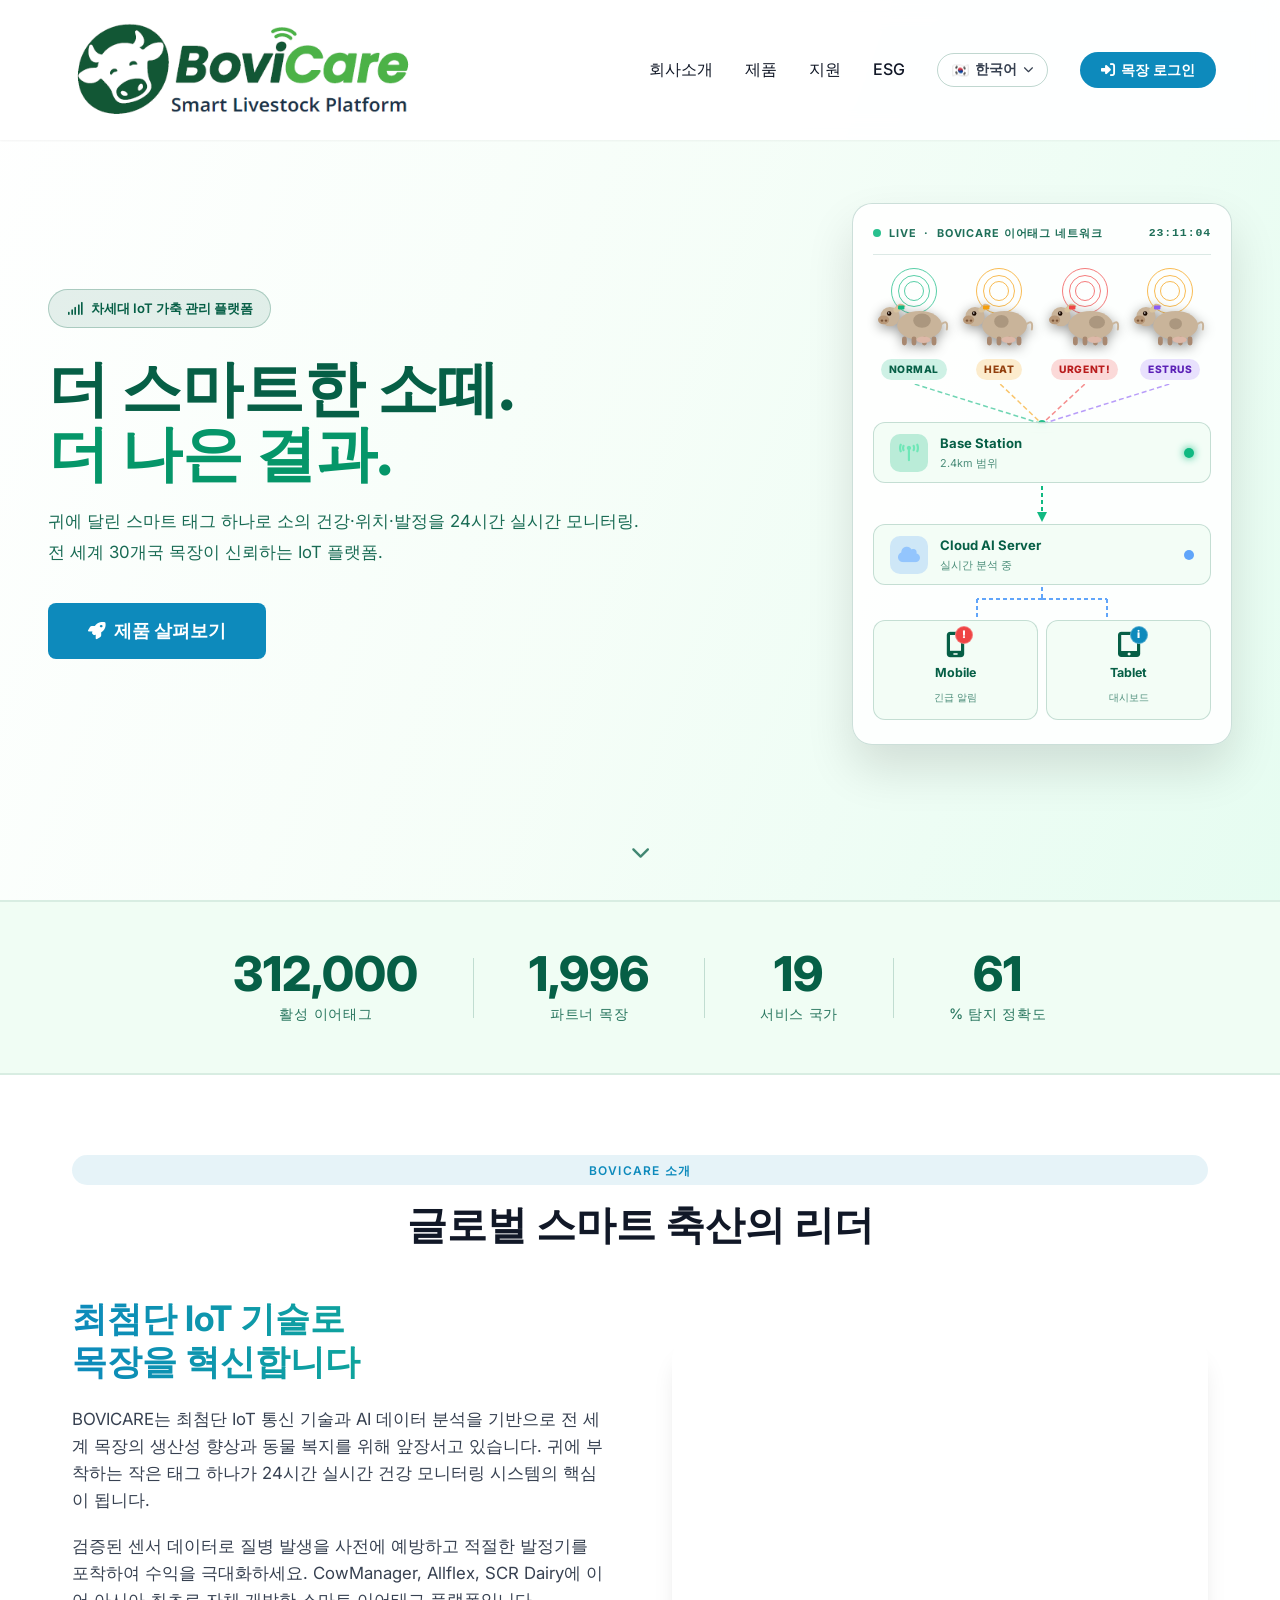
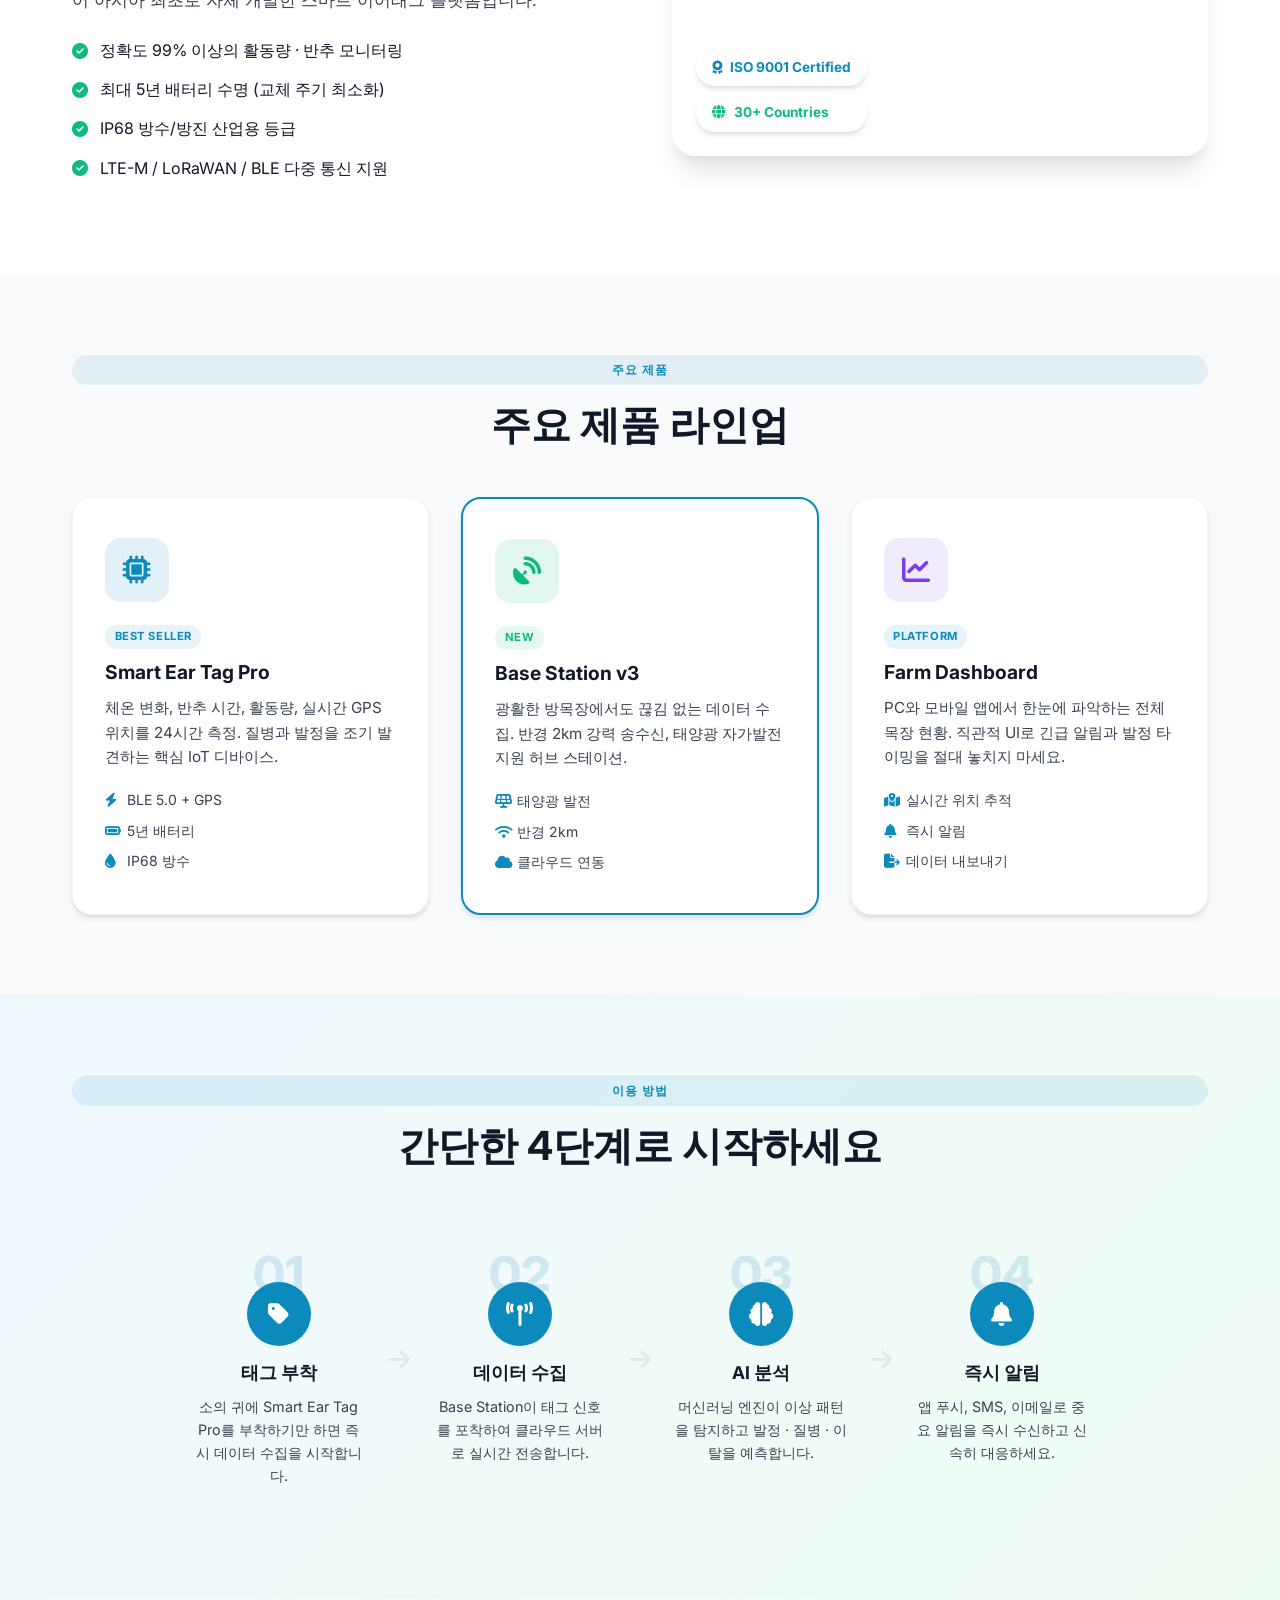
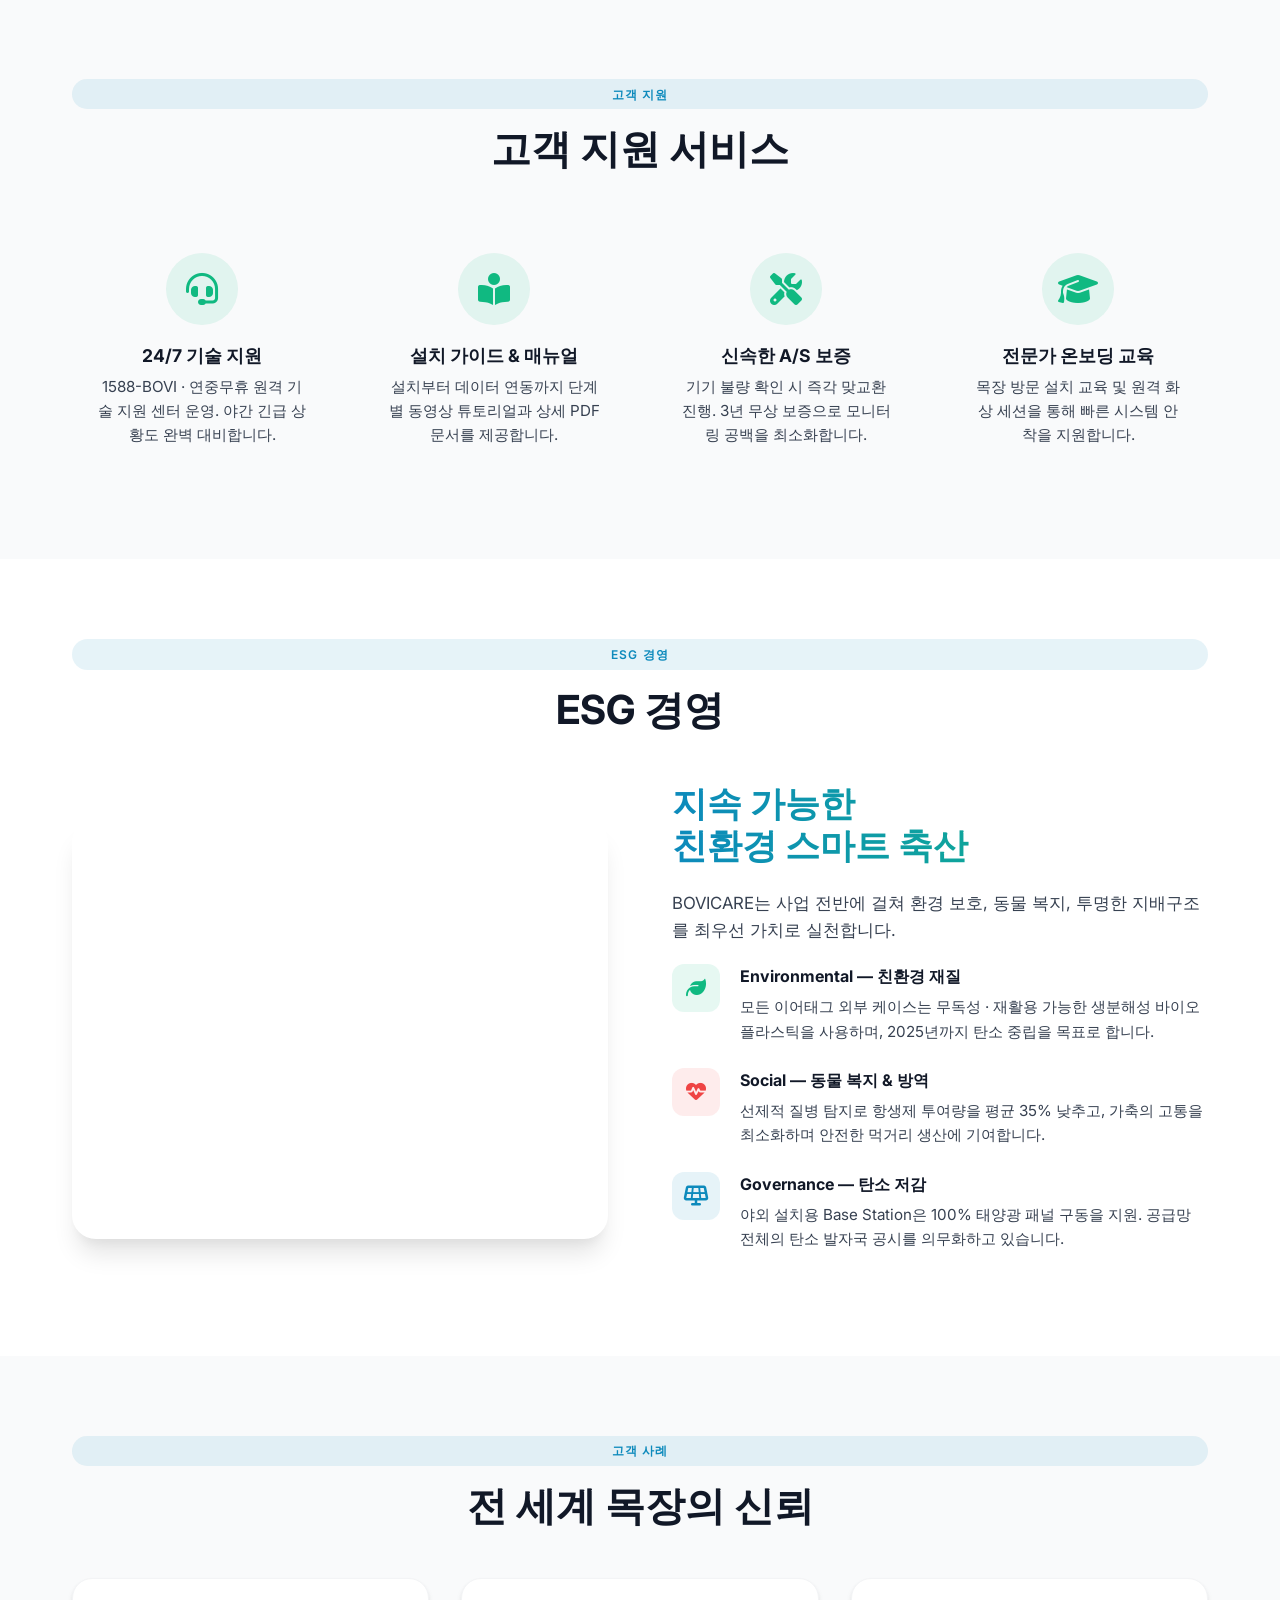
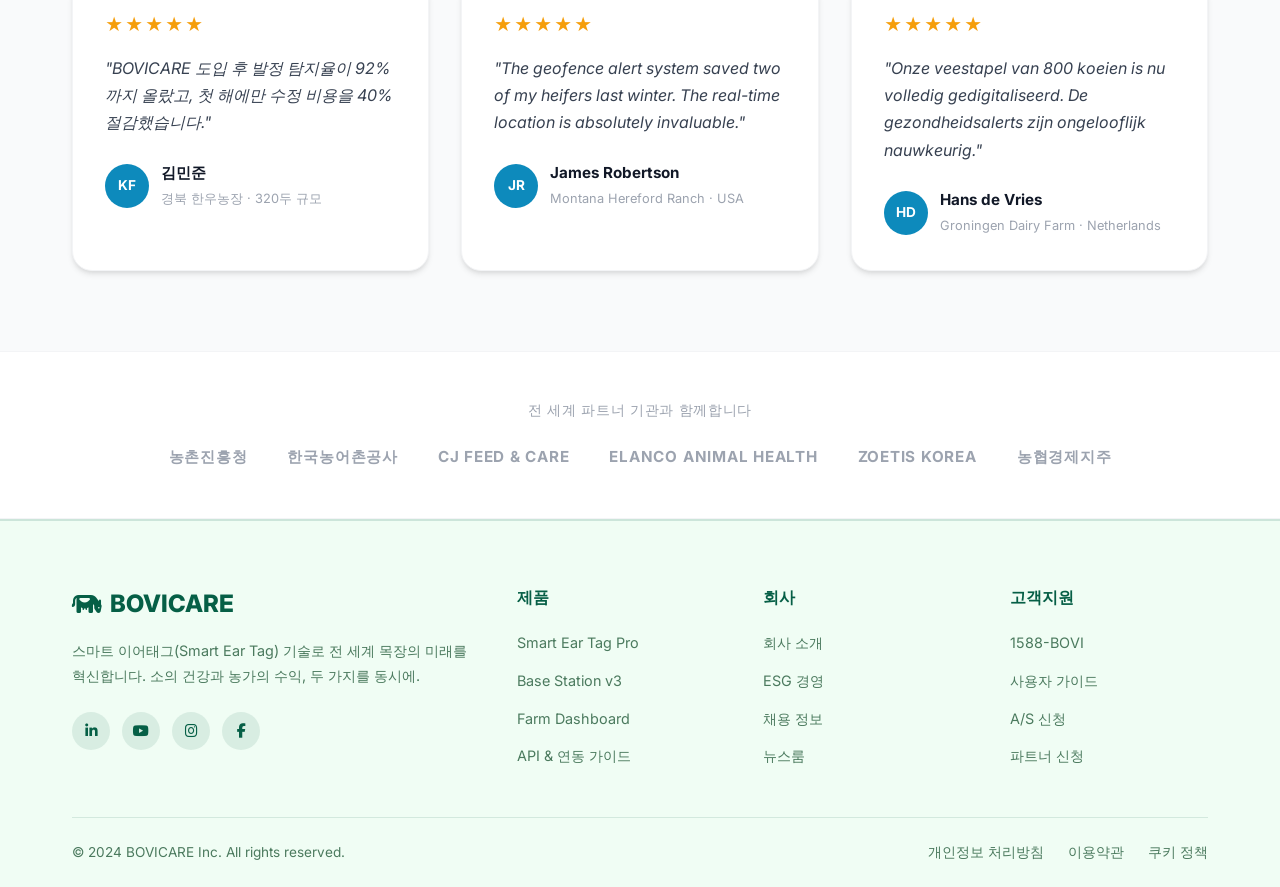
==== index.html @ e4b2cd79 "feat: IoT 다이어그램 패널 완전 다국어 지원 - 정적 이미지 → HTML/CSS 애니메이션 - cow image1.png 정적 이미지를 SVG 소 4마리 애니메이션 다이어그" ====
<!DOCTYPE html>
<html lang="ko">
<head>
    <meta charset="UTF-8">
    <meta name="viewport" content="width=device-width, initial-scale=1.0">
    <title>BOVICARE - Smart Ear Tag for Cattle</title>
    <link rel="stylesheet" href="css/style.css">
    <link href="https://fonts.googleapis.com/css2?family=Inter:wght@300;400;500;600;700;800&display=swap" rel="stylesheet">
    <link rel="stylesheet" href="https://cdnjs.cloudflare.com/ajax/libs/font-awesome/6.4.0/css/all.min.css">
</head>
<body>
    <!-- Navbar -->
    <nav class="navbar" id="navbar">
        <div class="logo">
            <img src="bovicare-logo.png" alt="BOVICARE" style="height:108px; vertical-align:middle;">
        </div>
        <ul class="nav-links" id="navLinks">
            <li><a href="#company" class="nav-anchor" data-i18n="nav.about">회사소개</a></li>
            <li><a href="#products" class="nav-anchor" data-i18n="nav.products">제품</a></li>
            <li><a href="#support" class="nav-anchor" data-i18n="nav.support">지원</a></li>
            <li><a href="#esg" class="nav-anchor" data-i18n="nav.esg">ESG</a></li>
            <!-- Language Selector -->
            <li class="lang-selector">
                <button class="lang-toggle-btn" id="langToggleBtn" aria-label="Language">
                    <span id="currentLangFlag">🇰🇷</span>
                    <span id="currentLangLabel">한국어</span>
                    <i class="fa-solid fa-chevron-down lang-chevron"></i>
                </button>
                <div class="lang-dropdown" id="langDropdown">
                    <button class="lang-btn active" data-lang="ko">🇰🇷 한국어</button>
                    <button class="lang-btn" data-lang="en">🇺🇸 English</button>
                    <button class="lang-btn" data-lang="es">🇪🇸 Español</button>
                    <button class="lang-btn" data-lang="ja">🇯🇵 日本語</button>
                    <button class="lang-btn" data-lang="zh">🇨🇳 中文</button>
                </div>
            </li>
            <li><button class="btn-login" id="loginBtn"><i class="fa-solid fa-right-to-bracket"></i> <span data-i18n="nav.login">목장 로그인</span></button></li>
        </ul>
        <button class="nav-toggle" id="navToggle"><i class="fa-solid fa-bars"></i></button>
    </nav>

    <!-- Hero -->
    <header class="hero">
        <div class="hero-overlay"></div>

        <div class="hero-flex-wrap">

            <!-- ── Left: Text Content ── -->
            <div class="hero-content">
                <span class="badge" data-i18n="hero.badge"><i class="fa-solid fa-signal"></i> 차세대 IoT 가축 관리 플랫폼</span>
                <h1 data-i18n="hero.h1">더 스마트한 소떼.<br><span class="highlight">더 나은 결과.</span></h1>
                <p data-i18n="hero.p">귀에 달린 스마트 태그 하나로 소의 건강·위치·발정을 24시간 실시간 모니터링.<br>전 세계 30개국 목장이 신뢰하는 IoT 플랫폼.</p>
                <div class="hero-cta">
                    <button class="btn-primary btn-large" onclick="document.getElementById('products').scrollIntoView({behavior:'smooth'})" data-i18n="hero.btn">
                        <i class="fa-solid fa-rocket"></i> 제품 살펴보기
                    </button>
                </div>
            </div>

            <!-- ── Right: Animated IoT Diagram ── -->
            <div class="hero-iot-panel">
                <div class="iot-card">
                    <!-- Header bar -->
                    <div class="iot-card-header">
                        <span class="iot-live-dot"></span>
                        <span data-i18n="hero.iot.live">LIVE &nbsp;·&nbsp; BOVICARE 이어태그 네트워크</span>
                        <span class="iot-time" id="iotTime">00:00:00</span>
                    </div>

                    <!-- ── Cows Row ── -->
                    <div class="iot-field-row">

                        <!-- Cow 1: NORMAL -->
                        <div class="iot-cow">
                            <div class="iot-cow-body">
                                <div class="iot-signal-wrap">
                                    <div class="iot-signal-ring r1 normal-ring"></div>
                                    <div class="iot-signal-ring r2 normal-ring"></div>
                                    <div class="iot-signal-ring r3 normal-ring"></div>
                                </div>
                                <svg class="cow-svg" viewBox="0 0 90 65" xmlns="http://www.w3.org/2000/svg">
                                    <ellipse cx="52" cy="38" rx="28" ry="18" fill="#c9b49a"/>
                                    <ellipse cx="55" cy="32" rx="11" ry="9" fill="rgba(40,20,5,0.18)"/>
                                    <circle cx="15" cy="27" r="12" fill="#c9b49a"/>
                                    <ellipse cx="7" cy="31" rx="7" ry="5.5" fill="#b89878"/>
                                    <circle cx="5" cy="32" r="1.5" fill="#7a5538"/>
                                    <circle cx="10" cy="32" r="1.5" fill="#7a5538"/>
                                    <circle cx="14" cy="23" r="2.8" fill="#1a0a00"/>
                                    <circle cx="13.5" cy="22.5" r="0.9" fill="white"/>
                                    <path d="M22 17 Q27 9 33 14" stroke="#d4b890" stroke-width="2.5" fill="none" stroke-linecap="round"/>
                                    <ellipse cx="24" cy="18" rx="5" ry="3.5" transform="rotate(-25 24 18)" fill="#d8c4a0"/>
                                    <rect x="25" y="13" width="8" height="5" rx="1.5" fill="#10b981"/>
                                    <rect x="30" y="52" width="6" height="11" rx="3" fill="#a88870"/>
                                    <rect x="42" y="52" width="6" height="11" rx="3" fill="#a88870"/>
                                    <rect x="55" y="52" width="6" height="11" rx="3" fill="#a88870"/>
                                    <rect x="67" y="52" width="6" height="11" rx="3" fill="#a88870"/>
                                    <ellipse cx="57" cy="56" rx="9" ry="4" fill="#ddb8a8"/>
                                    <path d="M80 36 Q88 30 86 43" stroke="#c9b49a" stroke-width="2.5" fill="none" stroke-linecap="round"/>
                                </svg>
                            </div>
                            <span class="iot-status-label normal-lbl" data-i18n="iot.status.normal">NORMAL</span>
                        </div>

                        <!-- Cow 2: HEAT -->
                        <div class="iot-cow">
                            <div class="iot-cow-body">
                                <div class="iot-signal-wrap">
                                    <div class="iot-signal-ring r1 heat-ring"></div>
                                    <div class="iot-signal-ring r2 heat-ring"></div>
                                    <div class="iot-signal-ring r3 heat-ring"></div>
                                </div>
                                <svg class="cow-svg" viewBox="0 0 90 65" xmlns="http://www.w3.org/2000/svg">
                                    <ellipse cx="52" cy="38" rx="28" ry="18" fill="#c9b49a"/>
                                    <ellipse cx="48" cy="33" rx="9" ry="8" fill="rgba(40,20,5,0.18)"/>
                                    <circle cx="15" cy="27" r="12" fill="#c9b49a"/>
                                    <ellipse cx="7" cy="31" rx="7" ry="5.5" fill="#b89878"/>
                                    <circle cx="5" cy="32" r="1.5" fill="#7a5538"/>
                                    <circle cx="10" cy="32" r="1.5" fill="#7a5538"/>
                                    <circle cx="14" cy="23" r="2.8" fill="#1a0a00"/>
                                    <circle cx="13.5" cy="22.5" r="0.9" fill="white"/>
                                    <path d="M22 17 Q27 9 33 14" stroke="#d4b890" stroke-width="2.5" fill="none" stroke-linecap="round"/>
                                    <ellipse cx="24" cy="18" rx="5" ry="3.5" transform="rotate(-25 24 18)" fill="#d8c4a0"/>
                                    <rect x="25" y="13" width="8" height="5" rx="1.5" fill="#f59e0b"/>
                                    <rect x="30" y="52" width="6" height="11" rx="3" fill="#a88870"/>
                                    <rect x="42" y="52" width="6" height="11" rx="3" fill="#a88870"/>
                                    <rect x="55" y="52" width="6" height="11" rx="3" fill="#a88870"/>
                                    <rect x="67" y="52" width="6" height="11" rx="3" fill="#a88870"/>
                                    <ellipse cx="57" cy="56" rx="9" ry="4" fill="#ddb8a8"/>
                                    <path d="M80 36 Q88 30 86 43" stroke="#c9b49a" stroke-width="2.5" fill="none" stroke-linecap="round"/>
                                </svg>
                            </div>
                            <span class="iot-status-label heat-lbl" data-i18n="iot.status.heat">HEAT</span>
                        </div>

                        <!-- Cow 3: URGENT! -->
                        <div class="iot-cow">
                            <div class="iot-cow-body">
                                <div class="iot-signal-wrap">
                                    <div class="iot-signal-ring r1 urgent-ring"></div>
                                    <div class="iot-signal-ring r2 urgent-ring"></div>
                                    <div class="iot-signal-ring r3 urgent-ring"></div>
                                </div>
                                <svg class="cow-svg" viewBox="0 0 90 65" xmlns="http://www.w3.org/2000/svg">
                                    <ellipse cx="52" cy="38" rx="28" ry="18" fill="#c9b49a"/>
                                    <ellipse cx="60" cy="34" rx="10" ry="8" fill="rgba(40,20,5,0.18)"/>
                                    <circle cx="15" cy="27" r="12" fill="#c9b49a"/>
                                    <ellipse cx="7" cy="31" rx="7" ry="5.5" fill="#b89878"/>
                                    <circle cx="5" cy="32" r="1.5" fill="#7a5538"/>
                                    <circle cx="10" cy="32" r="1.5" fill="#7a5538"/>
                                    <circle cx="14" cy="23" r="2.8" fill="#1a0a00"/>
                                    <circle cx="13.5" cy="22.5" r="0.9" fill="white"/>
                                    <path d="M22 17 Q27 9 33 14" stroke="#d4b890" stroke-width="2.5" fill="none" stroke-linecap="round"/>
                                    <ellipse cx="24" cy="18" rx="5" ry="3.5" transform="rotate(-25 24 18)" fill="#d8c4a0"/>
                                    <rect x="25" y="13" width="8" height="5" rx="1.5" fill="#ef4444"/>
                                    <rect x="30" y="52" width="6" height="11" rx="3" fill="#a88870"/>
                                    <rect x="42" y="52" width="6" height="11" rx="3" fill="#a88870"/>
                                    <rect x="55" y="52" width="6" height="11" rx="3" fill="#a88870"/>
                                    <rect x="67" y="52" width="6" height="11" rx="3" fill="#a88870"/>
                                    <ellipse cx="57" cy="56" rx="9" ry="4" fill="#ddb8a8"/>
                                    <path d="M80 36 Q88 30 86 43" stroke="#c9b49a" stroke-width="2.5" fill="none" stroke-linecap="round"/>
                                </svg>
                            </div>
                            <span class="iot-status-label urgent-lbl" data-i18n="iot.status.urgent">URGENT!</span>
                        </div>

                        <!-- Cow 4: ESTRUS -->
                        <div class="iot-cow">
                            <div class="iot-cow-body">
                                <div class="iot-signal-wrap">
                                    <div class="iot-signal-ring r1 heat-ring"></div>
                                    <div class="iot-signal-ring r2 heat-ring"></div>
                                    <div class="iot-signal-ring r3 heat-ring"></div>
                                </div>
                                <svg class="cow-svg" viewBox="0 0 90 65" xmlns="http://www.w3.org/2000/svg">
                                    <ellipse cx="52" cy="38" rx="28" ry="18" fill="#c9b49a"/>
                                    <ellipse cx="52" cy="36" rx="8" ry="7" fill="rgba(40,20,5,0.18)"/>
                                    <circle cx="15" cy="27" r="12" fill="#c9b49a"/>
                                    <ellipse cx="7" cy="31" rx="7" ry="5.5" fill="#b89878"/>
                                    <circle cx="5" cy="32" r="1.5" fill="#7a5538"/>
                                    <circle cx="10" cy="32" r="1.5" fill="#7a5538"/>
                                    <circle cx="14" cy="23" r="2.8" fill="#1a0a00"/>
                                    <circle cx="13.5" cy="22.5" r="0.9" fill="white"/>
                                    <path d="M22 17 Q27 9 33 14" stroke="#d4b890" stroke-width="2.5" fill="none" stroke-linecap="round"/>
                                    <ellipse cx="24" cy="18" rx="5" ry="3.5" transform="rotate(-25 24 18)" fill="#d8c4a0"/>
                                    <rect x="25" y="13" width="8" height="5" rx="1.5" fill="#8b5cf6"/>
                                    <rect x="30" y="52" width="6" height="11" rx="3" fill="#a88870"/>
                                    <rect x="42" y="52" width="6" height="11" rx="3" fill="#a88870"/>
                                    <rect x="55" y="52" width="6" height="11" rx="3" fill="#a88870"/>
                                    <rect x="67" y="52" width="6" height="11" rx="3" fill="#a88870"/>
                                    <ellipse cx="57" cy="56" rx="9" ry="4" fill="#ddb8a8"/>
                                    <path d="M80 36 Q88 30 86 43" stroke="#c9b49a" stroke-width="2.5" fill="none" stroke-linecap="round"/>
                                </svg>
                            </div>
                            <span class="iot-status-label heat-lbl" style="background:rgba(139,92,246,0.18);color:#5b21b6;" data-i18n="iot.status.estrus">ESTRUS</span>
                        </div>

                    </div><!-- /iot-field-row -->

                    <!-- ── Converging signal lines ── -->
                    <div class="iot-flow-row">
                        <svg class="converge-svg" viewBox="0 0 340 40" fill="none" xmlns="http://www.w3.org/2000/svg">
                            <line x1="42"  y1="0" x2="170" y2="40" stroke="#10b981" stroke-width="1.5" stroke-dasharray="5 3" opacity="0.6"/>
                            <line x1="128" y1="0" x2="170" y2="40" stroke="#f59e0b" stroke-width="1.5" stroke-dasharray="5 3" opacity="0.6"/>
                            <line x1="213" y1="0" x2="170" y2="40" stroke="#ef4444" stroke-width="1.5" stroke-dasharray="5 3" opacity="0.6"/>
                            <line x1="298" y1="0" x2="170" y2="40" stroke="#8b5cf6" stroke-width="1.5" stroke-dasharray="5 3" opacity="0.6"/>
                            <circle cx="170" cy="40" r="4" fill="#10b981" opacity="0.9"/>
                        </svg>
                    </div>

                    <!-- ── Base Station ── -->
                    <div class="iot-node-box station-box">
                        <div class="iot-node-icon station-icon"><i class="fa-solid fa-tower-broadcast"></i></div>
                        <div class="iot-node-label">
                            <strong>Base Station</strong>
                            <span data-i18n="iot.base.range">2.4km 범위</span>
                        </div>
                        <div class="iot-node-dot green-dot pulse-dot"></div>
                    </div>

                    <!-- ── Vertical flow: Base → Cloud ── -->
                    <div class="iot-vertical-flow">
                        <svg class="vert-svg" viewBox="0 0 20 36" fill="none" xmlns="http://www.w3.org/2000/svg">
                            <line x1="10" y1="0" x2="10" y2="28" stroke="#10b981" stroke-width="2" stroke-dasharray="4 3"/>
                            <polygon points="5,26 10,36 15,26" fill="#10b981"/>
                        </svg>
                    </div>

                    <!-- ── Cloud AI Server ── -->
                    <div class="iot-node-box cloud-box">
                        <div class="iot-node-icon cloud-icon"><i class="fa-solid fa-cloud"></i></div>
                        <div class="iot-node-label">
                            <strong>Cloud AI Server</strong>
                            <span data-i18n="iot.cloud.status">실시간 분석 중</span>
                        </div>
                        <div class="iot-node-dot blue-dot pulse-dot"></div>
                    </div>

                    <!-- ── Branch flow: Cloud → Devices ── -->
                    <div class="iot-branch-flow">
                        <svg class="branch-svg" viewBox="0 0 260 32" fill="none" xmlns="http://www.w3.org/2000/svg">
                            <line x1="130" y1="0" x2="130" y2="12" stroke="#60a5fa" stroke-width="2" stroke-dasharray="4 3"/>
                            <line x1="130" y1="12" x2="65"  y2="12" stroke="#60a5fa" stroke-width="2" stroke-dasharray="4 3"/>
                            <line x1="130" y1="12" x2="195" y2="12" stroke="#60a5fa" stroke-width="2" stroke-dasharray="4 3"/>
                            <line x1="65"  y1="12" x2="65"  y2="32" stroke="#60a5fa" stroke-width="2" stroke-dasharray="4 3"/>
                            <line x1="195" y1="12" x2="195" y2="32" stroke="#60a5fa" stroke-width="2" stroke-dasharray="4 3"/>
                        </svg>
                    </div>

                    <!-- ── Devices Row ── -->
                    <div class="iot-devices-row">

                        <!-- Mobile -->
                        <div class="iot-device-box">
                            <div class="iot-device-icon">
                                <i class="fa-solid fa-mobile-screen" style="font-size:1.6rem; color:#065f46;"></i>
                                <div class="device-alert-badge urgent-badge">!</div>
                            </div>
                            <div class="device-label">
                                <strong>Mobile</strong>
                                <span data-i18n="iot.mobile.sub">긴급 알림</span>
                            </div>
                        </div>

                        <!-- Tablet -->
                        <div class="iot-device-box">
                            <div class="iot-device-icon">
                                <i class="fa-solid fa-tablet-screen-button" style="font-size:1.6rem; color:#065f46;"></i>
                                <div class="device-alert-badge info-badge">i</div>
                            </div>
                            <div class="device-label">
                                <strong>Tablet</strong>
                                <span data-i18n="iot.tablet.sub">대시보드</span>
                            </div>
                        </div>

                    </div><!-- /iot-devices-row -->

                </div><!-- /iot-card -->
            </div><!-- /hero-iot-panel -->

        </div><!-- /hero-flex-wrap -->

        <div class="hero-scroll-hint">
            <i class="fa-solid fa-chevron-down"></i>
        </div>
    </header>

    <!-- Global Stats Ticker -->
    <section class="stats-ticker">
        <div class="ticker-inner">
            <div class="ticker-item" data-target="500000">
                <h2 class="counter-num" id="c1">0</h2>
                <p data-i18n="stats.tags">활성 이어태그</p>
            </div>
            <div class="ticker-divider"></div>
            <div class="ticker-item" data-target="3200">
                <h2 class="counter-num" id="c2">0</h2>
                <p data-i18n="stats.ranches">파트너 목장</p>
            </div>
            <div class="ticker-divider"></div>
            <div class="ticker-item" data-target="32">
                <h2 class="counter-num" id="c3">0</h2>
                <p data-i18n="stats.countries">서비스 국가</p>
            </div>
            <div class="ticker-divider"></div>
            <div class="ticker-item" data-target="99">
                <h2 class="counter-num" id="c4">0</h2>
                <p data-i18n="stats.accuracy">% 탐지 정확도</p>
            </div>
        </div>
    </section>

    <!-- Company Section -->
    <section id="company" class="section">
        <div class="container">
            <div class="section-label" data-i18n="company.label">BOVICARE 소개</div>
            <h2 class="section-title" data-i18n="company.title">글로벌 스마트 축산의 리더</h2>
            <div class="two-col">
                <div class="text-content">
                    <h3 class="grad-text" data-i18n="company.h3">최첨단 IoT 기술로<br>목장을 혁신합니다</h3>
                    <p data-i18n="company.p1">BOVICARE는 최첨단 IoT 통신 기술과 AI 데이터 분석을 기반으로 전 세계 목장의 생산성 향상과 동물 복지를 위해 앞장서고 있습니다. 귀에 부착하는 작은 태그 하나가 24시간 실시간 건강 모니터링 시스템의 핵심이 됩니다.</p>
                    <p data-i18n="company.p2">검증된 센서 데이터로 질병 발생을 사전에 예방하고 적절한 발정기를 포착하여 수익을 극대화하세요. CowManager, Allflex, SCR Dairy에 이어 아시아 최초로 자체 개발한 스마트 이어태그 플랫폼입니다.</p>
                    <ul class="feature-list">
                        <li><i class="fa-solid fa-check-circle text-green"></i> <span data-i18n="company.f1">정확도 99% 이상의 활동량 · 반추 모니터링</span></li>
                        <li><i class="fa-solid fa-check-circle text-green"></i> <span data-i18n="company.f2">최대 5년 배터리 수명 (교체 주기 최소화)</span></li>
                        <li><i class="fa-solid fa-check-circle text-green"></i> <span data-i18n="company.f3">IP68 방수/방진 산업용 등급</span></li>
                        <li><i class="fa-solid fa-check-circle text-green"></i> <span data-i18n="company.f4">LTE-M / LoRaWAN / BLE 다중 통신 지원</span></li>
                    </ul>
                </div>
                <div class="image-content bg-placeholder1">
                    <div class="image-badge-overlay">
                        <div class="img-badge"><i class="fa-solid fa-award"></i> ISO 9001 Certified</div>
                        <div class="img-badge secondary"><i class="fa-solid fa-globe"></i> 30+ Countries</div>
                    </div>
                </div>
            </div>
        </div>
    </section>

    <!-- Products Section -->
    <section id="products" class="section bg-light">
        <div class="container">
            <div class="section-label" data-i18n="products.label">주요 제품</div>
            <h2 class="section-title" data-i18n="products.title">주요 제품 라인업</h2>
            <div class="grid-3">
                <div class="card product-card">
                    <div class="card-icon-wrapper product-1">
                        <i class="fa-solid fa-microchip card-icon"></i>
                    </div>
                    <span class="product-tag">Best Seller</span>
                    <h3>Smart Ear Tag Pro</h3>
                    <p data-i18n="p1.desc">체온 변화, 반추 시간, 활동량, 실시간 GPS 위치를 24시간 측정. 질병과 발정을 조기 발견하는 핵심 IoT 디바이스.</p>
                    <ul class="card-feature-list">
                        <li><i class="fa-solid fa-bolt"></i> <span data-i18n="p1.f1">BLE 5.0 + GPS</span></li>
                        <li><i class="fa-solid fa-battery-full"></i> <span data-i18n="p1.f2">5년 배터리</span></li>
                        <li><i class="fa-solid fa-droplet"></i> <span data-i18n="p1.f3">IP68 방수</span></li>
                    </ul>
                </div>
                <div class="card product-card featured">
                    <div class="card-icon-wrapper product-2">
                        <i class="fa-solid fa-satellite-dish card-icon"></i>
                    </div>
                    <span class="product-tag new">New</span>
                    <h3>Base Station v3</h3>
                    <p data-i18n="p2.desc">광활한 방목장에서도 끊김 없는 데이터 수집. 반경 2km 강력 송수신, 태양광 자가발전 지원 허브 스테이션.</p>
                    <ul class="card-feature-list">
                        <li><i class="fa-solid fa-solar-panel"></i> <span data-i18n="p2.f1">태양광 발전</span></li>
                        <li><i class="fa-solid fa-wifi"></i> <span data-i18n="p2.f2">반경 2km</span></li>
                        <li><i class="fa-solid fa-cloud"></i> <span data-i18n="p2.f3">클라우드 연동</span></li>
                    </ul>
                </div>
                <div class="card product-card">
                    <div class="card-icon-wrapper product-3">
                        <i class="fa-solid fa-chart-line card-icon"></i>
                    </div>
                    <span class="product-tag">Platform</span>
                    <h3>Farm Dashboard</h3>
                    <p data-i18n="p3.desc">PC와 모바일 앱에서 한눈에 파악하는 전체 목장 현황. 직관적 UI로 긴급 알림과 발정 타이밍을 절대 놓치지 마세요.</p>
                    <ul class="card-feature-list">
                        <li><i class="fa-solid fa-map-location-dot"></i> <span data-i18n="p3.f1">실시간 위치 추적</span></li>
                        <li><i class="fa-solid fa-bell"></i> <span data-i18n="p3.f2">즉시 알림</span></li>
                        <li><i class="fa-solid fa-file-export"></i> <span data-i18n="p3.f3">데이터 내보내기</span></li>
                    </ul>
                </div>
            </div>
        </div>
    </section>

    <!-- How It Works -->
    <section class="section how-it-works">
        <div class="container">
            <div class="section-label" data-i18n="how.label">이용 방법</div>
            <h2 class="section-title" data-i18n="how.title">간단한 4단계로 시작하세요</h2>
            <div class="steps-grid">
                <div class="step-item">
                    <div class="step-num">01</div>
                    <div class="step-icon"><i class="fa-solid fa-tag"></i></div>
                    <h4 data-i18n="step1.title">태그 부착</h4>
                    <p data-i18n="step1.desc">소의 귀에 Smart Ear Tag Pro를 부착하기만 하면 즉시 데이터 수집을 시작합니다.</p>
                </div>
                <div class="step-arrow"><i class="fa-solid fa-arrow-right"></i></div>
                <div class="step-item">
                    <div class="step-num">02</div>
                    <div class="step-icon"><i class="fa-solid fa-tower-broadcast"></i></div>
                    <h4 data-i18n="step2.title">데이터 수집</h4>
                    <p data-i18n="step2.desc">Base Station이 태그 신호를 포착하여 클라우드 서버로 실시간 전송합니다.</p>
                </div>
                <div class="step-arrow"><i class="fa-solid fa-arrow-right"></i></div>
                <div class="step-item">
                    <div class="step-num">03</div>
                    <div class="step-icon"><i class="fa-solid fa-brain"></i></div>
                    <h4 data-i18n="step3.title">AI 분석</h4>
                    <p data-i18n="step3.desc">머신러닝 엔진이 이상 패턴을 탐지하고 발정 · 질병 · 이탈을 예측합니다.</p>
                </div>
                <div class="step-arrow"><i class="fa-solid fa-arrow-right"></i></div>
                <div class="step-item">
                    <div class="step-num">04</div>
                    <div class="step-icon"><i class="fa-solid fa-bell"></i></div>
                    <h4 data-i18n="step4.title">즉시 알림</h4>
                    <p data-i18n="step4.desc">앱 푸시, SMS, 이메일로 중요 알림을 즉시 수신하고 신속히 대응하세요.</p>
                </div>
            </div>
        </div>
    </section>

    <!-- Support Section -->
    <section id="support" class="section bg-light">
        <div class="container">
            <div class="section-label" data-i18n="support.label">고객 지원</div>
            <h2 class="section-title" data-i18n="support.title">고객 지원 서비스</h2>
            <div class="support-grid">
                <div class="support-item">
                    <div class="support-icon-wrap">
                        <i class="fa-solid fa-headset support-icon"></i>
                    </div>
                    <h4 data-i18n="s1.title">24/7 기술 지원</h4>
                    <p data-i18n="s1.desc">1588-BOVI · 연중무휴 원격 기술 지원 센터 운영. 야간 긴급 상황도 완벽 대비합니다.</p>
                </div>
                <div class="support-item">
                    <div class="support-icon-wrap">
                        <i class="fa-solid fa-book-open-reader support-icon"></i>
                    </div>
                    <h4 data-i18n="s2.title">설치 가이드 &amp; 매뉴얼</h4>
                    <p data-i18n="s2.desc">설치부터 데이터 연동까지 단계별 동영상 튜토리얼과 상세 PDF 문서를 제공합니다.</p>
                </div>
                <div class="support-item">
                    <div class="support-icon-wrap">
                        <i class="fa-solid fa-screwdriver-wrench support-icon"></i>
                    </div>
                    <h4 data-i18n="s3.title">신속한 A/S 보증</h4>
                    <p data-i18n="s3.desc">기기 불량 확인 시 즉각 맞교환 진행. 3년 무상 보증으로 모니터링 공백을 최소화합니다.</p>
                </div>
                <div class="support-item">
                    <div class="support-icon-wrap">
                        <i class="fa-solid fa-graduation-cap support-icon"></i>
                    </div>
                    <h4 data-i18n="s4.title">전문가 온보딩 교육</h4>
                    <p data-i18n="s4.desc">목장 방문 설치 교육 및 원격 화상 세션을 통해 빠른 시스템 안착을 지원합니다.</p>
                </div>
            </div>
        </div>
    </section>

    <!-- ESG Section -->
    <section id="esg" class="section">
        <div class="container">
            <div class="section-label" data-i18n="esg.label">ESG 경영</div>
            <h2 class="section-title" data-i18n="esg.title">ESG 경영</h2>
            <div class="two-col reverse">
                <div class="text-content">
                    <h3 class="grad-text" data-i18n="esg.h3">지속 가능한<br>친환경 스마트 축산</h3>
                    <p data-i18n="esg.p">BOVICARE는 사업 전반에 걸쳐 환경 보호, 동물 복지, 투명한 지배구조를 최우선 가치로 실천합니다.</p>
                    <div class="esg-item">
                        <div class="esg-icon esg-e"><i class="fa-solid fa-leaf"></i></div>
                        <div>
                            <strong data-i18n="esg.e.title">Environmental — 친환경 재질</strong>
                            <p data-i18n="esg.e.desc">모든 이어태그 외부 케이스는 무독성 · 재활용 가능한 생분해성 바이오 플라스틱을 사용하며, 2025년까지 탄소 중립을 목표로 합니다.</p>
                        </div>
                    </div>
                    <div class="esg-item">
                        <div class="esg-icon esg-s"><i class="fa-solid fa-heart-pulse"></i></div>
                        <div>
                            <strong data-i18n="esg.s.title">Social — 동물 복지 &amp; 방역</strong>
                            <p data-i18n="esg.s.desc">선제적 질병 탐지로 항생제 투여량을 평균 35% 낮추고, 가축의 고통을 최소화하며 안전한 먹거리 생산에 기여합니다.</p>
                        </div>
                    </div>
                    <div class="esg-item">
                        <div class="esg-icon esg-g"><i class="fa-solid fa-solar-panel"></i></div>
                        <div>
                            <strong data-i18n="esg.g.title">Governance — 탄소 저감</strong>
                            <p data-i18n="esg.g.desc">야외 설치용 Base Station은 100% 태양광 패널 구동을 지원. 공급망 전체의 탄소 발자국 공시를 의무화하고 있습니다.</p>
                        </div>
                    </div>
                </div>
                <div class="image-content bg-placeholder2"></div>
            </div>
        </div>
    </section>

    <!-- Testimonials -->
    <section class="section bg-light testimonials-section">
        <div class="container">
            <div class="section-label" data-i18n="testimonials.label">고객 사례</div>
            <h2 class="section-title" data-i18n="testimonials.title">전 세계 목장의 신뢰</h2>
            <div class="testimonials-grid">
                <div class="testimonial-card">
                    <div class="stars">★★★★★</div>
                    <p data-i18n="t1.text">"BOVICARE 도입 후 발정 탐지율이 92%까지 올랐고, 첫 해에만 수정 비용을 40% 절감했습니다."</p>
                    <div class="testimonial-author">
                        <div class="author-avatar">KF</div>
                        <div>
                            <strong>김민준</strong>
                            <span data-i18n="t1.role">경북 한우농장 · 320두 규모</span>
                        </div>
                    </div>
                </div>
                <div class="testimonial-card">
                    <div class="stars">★★★★★</div>
                    <p data-i18n="t2.text">"The geofence alert system saved two of my heifers last winter. The real-time location is absolutely invaluable."</p>
                    <div class="testimonial-author">
                        <div class="author-avatar">JR</div>
                        <div>
                            <strong>James Robertson</strong>
                            <span data-i18n="t2.role">Montana Hereford Ranch · USA</span>
                        </div>
                    </div>
                </div>
                <div class="testimonial-card">
                    <div class="stars">★★★★★</div>
                    <p data-i18n="t3.text">"Onze veestapel van 800 koeien is nu volledig gedigitaliseerd. De gezondheidsalerts zijn ongelooflijk nauwkeurig."</p>
                    <div class="testimonial-author">
                        <div class="author-avatar">HD</div>
                        <div>
                            <strong>Hans de Vries</strong>
                            <span data-i18n="t3.role">Groningen Dairy Farm · Netherlands</span>
                        </div>
                    </div>
                </div>
            </div>
        </div>
    </section>

    <!-- Partner Logos -->
    <section class="partners-section">
        <div class="container">
            <p class="partners-label" data-i18n="partners.label">전 세계 파트너 기관과 함께합니다</p>
            <div class="partners-row">
                <div class="partner-logo">농촌진흥청</div>
                <div class="partner-logo">한국농어촌공사</div>
                <div class="partner-logo">CJ Feed &amp; Care</div>
                <div class="partner-logo">Elanco Animal Health</div>
                <div class="partner-logo">Zoetis Korea</div>
                <div class="partner-logo">농협경제지주</div>
            </div>
        </div>
    </section>

    <!-- Login Modal -->
    <div id="loginModal" class="modal">
        <div class="modal-content">
            <span class="close-btn" id="closeLogin">&times;</span>
            <div class="modal-header">
                <div class="modal-logo"><i class="fa-solid fa-cow"></i></div>
                <h2 data-i18n="modal.title">Ranch Login</h2>
                <p data-i18n="modal.subtitle">BOVICARE 스마트 대시보드 접속</p>
            </div>
            <div class="demo-hint">
                <i class="fa-solid fa-circle-info"></i>
                <span data-i18n="modal.demo">데모: 목장명 <strong>HappyCow</strong> · 비밀번호 <strong>bovi2024</strong></span>
            </div>
            <form id="loginForm">
                <div class="input-group">
                    <label for="ranchName" data-i18n="modal.label1"><i class="fa-solid fa-house-chimney"></i> 목장 (RANCH) 이름</label>
                    <div class="input-icon-wrap">
                        <i class="fa-solid fa-house-chimney flag-icon"></i>
                        <input type="text" id="ranchName" data-i18n-ph="modal.ph1" placeholder="예: HappyCow Ranch" required>
                    </div>
                </div>
                <div class="input-group">
                    <label for="password" data-i18n="modal.label2"><i class="fa-solid fa-lock"></i> 비밀번호</label>
                    <div class="input-icon-wrap">
                        <i class="fa-solid fa-lock flag-icon"></i>
                        <input type="password" id="password" data-i18n-ph="modal.ph2" placeholder="비밀번호 입력" required>
                        <button type="button" class="toggle-pw" id="togglePw"><i class="fa-solid fa-eye"></i></button>
                    </div>
                </div>
                <div id="loginError" class="login-error" style="display:none;" data-i18n="modal.error">
                    <i class="fa-solid fa-exclamation-circle"></i> 목장명 또는 비밀번호가 올바르지 않습니다.
                </div>
                <button type="submit" class="btn-primary w-100 btn-login-submit" data-i18n="modal.submit">
                    대시보드 접속 <i class="fa-solid fa-arrow-right"></i>
                </button>
            </form>
            <p class="modal-footer-note" data-i18n="modal.footer">계정이 없으신가요? <a href="#">영업팀 문의하기</a></p>
        </div>
    </div>

    <!-- Footer -->
    <footer class="site-footer">
        <div class="container">
            <div class="footer-grid">
                <div class="footer-brand">
                    <div class="footer-logo"><i class="fa-solid fa-cow"></i> BOVICARE</div>
                    <p data-i18n="footer.tagline">스마트 이어태그(Smart Ear Tag) 기술로 전 세계 목장의 미래를 혁신합니다. 소의 건강과 농가의 수익, 두 가지를 동시에.</p>
                    <div class="footer-social">
                        <a href="#" aria-label="LinkedIn"><i class="fa-brands fa-linkedin-in"></i></a>
                        <a href="#" aria-label="YouTube"><i class="fa-brands fa-youtube"></i></a>
                        <a href="#" aria-label="Instagram"><i class="fa-brands fa-instagram"></i></a>
                        <a href="#" aria-label="Facebook"><i class="fa-brands fa-facebook-f"></i></a>
                    </div>
                </div>
                <div class="footer-col">
                    <h5 data-i18n="footer.products">제품</h5>
                    <ul>
                        <li><a href="#">Smart Ear Tag Pro</a></li>
                        <li><a href="#">Base Station v3</a></li>
                        <li><a href="#">Farm Dashboard</a></li>
                        <li><a href="#" data-i18n="footer.fp4">API &amp; 연동 가이드</a></li>
                    </ul>
                </div>
                <div class="footer-col">
                    <h5 data-i18n="footer.company">회사</h5>
                    <ul>
                        <li><a href="#" data-i18n="footer.fc1">회사 소개</a></li>
                        <li><a href="#" data-i18n="footer.fc2">ESG 경영</a></li>
                        <li><a href="#" data-i18n="footer.fc3">채용 정보</a></li>
                        <li><a href="#" data-i18n="footer.fc4">뉴스룸</a></li>
                    </ul>
                </div>
                <div class="footer-col">
                    <h5 data-i18n="footer.support">고객지원</h5>
                    <ul>
                        <li><a href="#" data-i18n="footer.fs1">1588-BOVI</a></li>
                        <li><a href="#" data-i18n="footer.fs2">사용자 가이드</a></li>
                        <li><a href="#" data-i18n="footer.fs3">A/S 신청</a></li>
                        <li><a href="#" data-i18n="footer.fs4">파트너 신청</a></li>
                    </ul>
                </div>
            </div>
            <div class="footer-bottom">
                <p data-i18n="footer.copy">&copy; 2024 BOVICARE Inc. All rights reserved.</p>
                <div class="footer-links">
                    <a href="#" data-i18n="footer.privacy">개인정보 처리방침</a>
                    <a href="#" data-i18n="footer.terms">이용약관</a>
                    <a href="#" data-i18n="footer.cookies">쿠키 정책</a>
                </div>
            </div>
        </div>
    </footer>

    <script src="js/i18n.js"></script>
    <script src="js/main.js"></script>
</body>
</html>
---- css/style.css ----
/* =========================================
   BOVICARE — Global Stylesheet
   ========================================= */
:root {
    --primary: #0D8ABC;
    --primary-dark: #096a92;
    --primary-light: rgba(13, 138, 188, 0.1);
    --secondary: #10b981;
    --secondary-dark: #059669;
    --danger: #ef4444;
    --warning: #f59e0b;
    --gray-50: #f9fafb;
    --gray-100: #f3f4f6;
    --gray-200: #e5e7eb;
    --gray-400: #9ca3af;
    --gray-700: #374151;
    --gray-900: #111827;
    --font-family: 'Inter', sans-serif;
    --shadow-sm: 0 1px 2px 0 rgba(0,0,0,0.05);
    --shadow-md: 0 4px 6px -1px rgba(0,0,0,0.1), 0 2px 4px -1px rgba(0,0,0,0.06);
    --shadow-lg: 0 10px 15px -3px rgba(0,0,0,0.1), 0 4px 6px -2px rgba(0,0,0,0.05);
    --shadow-xl: 0 20px 25px -5px rgba(0,0,0,0.1), 0 10px 10px -5px rgba(0,0,0,0.04);
    --radius: 12px;
    --radius-lg: 20px;
}

* { margin: 0; padding: 0; box-sizing: border-box; }
html { scroll-behavior: smooth; }
body { font-family: var(--font-family); color: var(--gray-900); line-height: 1.6; background: #fff; }
h1, h2, h3, h4 { font-weight: 700; line-height: 1.2; }
a { text-decoration: none; color: inherit; }
img { max-width: 100%; }

/* ── Utilities ─────────────────────────── */
.text-green { color: var(--secondary); }
.text-danger { color: var(--danger); }
.text-primary { color: var(--primary); }
.text-gray { color: var(--gray-700); }
.text-dark { color: var(--gray-900); }
.text-sm { font-size: 0.875rem; }
.text-xs { font-size: 0.75rem; }
.bg-light { background-color: var(--gray-50); }
.font-bold { font-weight: 700; }
.w-100 { width: 100%; }
.ml-auto { margin-left: auto; }
.container { max-width: 1200px; margin: 0 auto; padding: 0 2rem; }
.section { padding: 5rem 0; }
.section-label {
    display: inline-block;
    background: var(--primary-light);
    color: var(--primary);
    font-weight: 600;
    font-size: 0.75rem;
    letter-spacing: 0.1em;
    text-transform: uppercase;
    padding: 0.35rem 0.85rem;
    border-radius: 999px;
    margin-bottom: 1rem;
}
.section-title {
    font-size: 2.5rem;
    margin-bottom: 3rem;
    text-align: center;
    color: var(--gray-900);
}
.grad-text {
    background: linear-gradient(90deg, var(--primary), var(--secondary));
    -webkit-background-clip: text;
    -webkit-text-fill-color: transparent;
    background-clip: text;
}
section .section-label { display: block; text-align: center; }

/* ── Navbar ─────────────────────────────── */
.navbar {
    display: flex; justify-content: space-between; align-items: center;
    padding: 1rem 5%; position: fixed; top: 0; width: 100%;
    background: rgba(255,255,255,0.92); backdrop-filter: blur(12px);
    z-index: 900; box-shadow: var(--shadow-sm);
    transition: box-shadow 0.3s;
}
.navbar.scrolled { box-shadow: var(--shadow-md); }
.logo {
    font-size: 1.5rem; font-weight: 800; color: var(--primary);
    display: flex; align-items: center; gap: 0.5rem; letter-spacing: -0.5px;
}
.nav-links { list-style: none; display: flex; align-items: center; gap: 2rem; }
.nav-links a { font-weight: 500; transition: color 0.2s; position: relative; }
.nav-links a::after {
    content: ''; position: absolute; bottom: -4px; left: 0;
    width: 0; height: 2px; background: var(--primary); transition: width 0.3s;
}
.nav-links a:hover::after, .nav-links a.active-nav::after { width: 100%; }
.nav-links a:hover, .nav-links a.active-nav { color: var(--primary); }
.btn-login {
    background: var(--primary); color: white; border: none;
    padding: 0.55rem 1.3rem; border-radius: 999px; font-weight: 600;
    cursor: pointer; transition: all 0.3s; display: flex; align-items: center; gap: 0.4rem;
    font-family: inherit; font-size: 0.9rem;
}
.btn-login:hover { background: var(--primary-dark); transform: translateY(-2px); box-shadow: var(--shadow-md); }
.nav-toggle { display: none; background: none; border: none; font-size: 1.25rem; color: var(--gray-900); cursor: pointer; }

/* ── Language Selector ──────────────────── */
.lang-selector { position: relative; }
.lang-toggle-btn {
    background: none; border: 1.5px solid rgba(6,95,70,0.25); border-radius: 999px;
    padding: 0.42rem 0.9rem; cursor: pointer; font-family: inherit; font-size: 0.85rem;
    font-weight: 600; color: var(--gray-700); display: flex; align-items: center; gap: 0.35rem;
    transition: all 0.2s; white-space: nowrap;
}
.lang-toggle-btn:hover { background: rgba(6,95,70,0.08); border-color: rgba(6,95,70,0.45); color: #065f46; }
.lang-chevron { font-size: 0.65rem; transition: transform 0.2s; }
.lang-dropdown.open + * { /* placeholder */ }
.lang-toggle-btn:has(+ .lang-dropdown.open) .lang-chevron { transform: rotate(180deg); }
.lang-dropdown {
    position: absolute; top: calc(100% + 8px); left: 0;
    background: white; border: 1px solid var(--gray-200);
    border-radius: 12px; box-shadow: var(--shadow-lg);
    padding: 0.4rem; min-width: 150px; z-index: 999;
    opacity: 0; visibility: hidden; transform: translateY(-6px);
    transition: all 0.2s ease;
}
.lang-dropdown.open {
    opacity: 1; visibility: visible; transform: translateY(0);
}
.lang-dropdown.lang-dropdown-left { left: auto; right: 0; }
.lang-btn {
    display: flex; align-items: center; gap: 0.5rem;
    width: 100%; padding: 0.55rem 0.85rem; border: none; background: none;
    border-radius: 8px; cursor: pointer; font-family: inherit; font-size: 0.875rem;
    font-weight: 500; color: var(--gray-700); transition: all 0.15s; text-align: left;
    white-space: nowrap;
}
.lang-btn:hover { background: var(--gray-100); color: #065f46; }
.lang-btn.active { background: rgba(6,95,70,0.1); color: #065f46; font-weight: 700; }

/* Dashboard lang selector */
.lang-selector-dash { position: relative; }
.lang-selector-dash .lang-toggle-btn {
    border-color: var(--gray-200);
    color: var(--gray-700);
}
.lang-selector-dash .lang-toggle-btn:hover {
    background: var(--gray-100);
    border-color: var(--gray-400);
}

/* ── Hero ───────────────────────────────── */
.hero {
    min-height: 100vh;
    display: flex; align-items: center; justify-content: center;
    position: relative; padding: 7rem 0 4rem;
    background:
        url('https://images.unsplash.com/photo-1500595046743-cd271d694d30?w=1600&q=80')
        center 60% / cover no-repeat;
}
.hero-overlay {
    position: absolute; inset: 0;
    background: linear-gradient(
        110deg,
        rgba(255, 255, 255, 0.75) 0%,
        rgba(240, 253, 244, 0.65) 50%,
        rgba(209, 250, 229, 0.55) 100%
    );
}

/* ── Hero flex wrap (text left | diagram right) ── */
.hero-flex-wrap {
    position: relative; z-index: 2;
    max-width: 1280px; width: 100%; margin: 0 auto;
    padding: 0 3rem;
    display: flex; align-items: center;
    gap: 3.5rem;
}

/* ── Hero Text (left) ── */
.hero-content {
    flex: 1; color: #065f46; min-width: 0;
    animation: fadeInUp 0.9s ease both;
}
.hero-content .badge {
    background: rgba(6,95,70,0.1); padding: 0.5rem 1.1rem;
    border-radius: 999px; font-size: 0.82rem; font-weight: 600;
    margin-bottom: 1.75rem; display: inline-flex; align-items: center; gap: 0.5rem;
    backdrop-filter: blur(6px); border: 1px solid rgba(6,95,70,0.25);
}
.hero-content h1 {
    font-size: 3.8rem; margin-bottom: 1.25rem;
    line-height: 1.07; font-weight: 800;
}
.hero-content .highlight { color: #059669; }
.hero-content p {
    font-size: 1.05rem; margin-bottom: 2.25rem; opacity: 0.92; line-height: 1.8;
}
.hero-cta { display: flex; gap: 1rem; flex-wrap: wrap; }
.hero-scroll-hint {
    position: absolute; bottom: 2rem; left: 50%; transform: translateX(-50%);
    color: #065f46; opacity: 0.75; font-size: 1.2rem; z-index: 2;
    animation: bounce 2s infinite;
}
.btn-ghost {
    background: rgba(6,95,70,0.1); color: #065f46;
    border: 1.5px solid rgba(6,95,70,0.4);
    padding: 0.75rem 1.5rem; border-radius: 8px; font-weight: 600; cursor: pointer;
    transition: all 0.3s; display: inline-flex; align-items: center; gap: 0.5rem;
    font-family: inherit; font-size: 1rem;
}
.btn-ghost:hover { background: rgba(6,95,70,0.18); }

/* ════════════════════════════════════════
   IoT Diagram Panel (right side of hero)
   ════════════════════════════════════════ */
.hero-iot-panel {
    flex: 0 0 380px; width: 380px;
    animation: fadeInUp 1.1s ease 0.25s both;
}

.iot-card {
    background: rgba(255,255,255,0.88);
    backdrop-filter: blur(18px);
    -webkit-backdrop-filter: blur(18px);
    border: 1px solid rgba(6,95,70,0.2);
    border-radius: 20px;
    padding: 1.25rem 1.25rem 1.5rem;
    box-shadow: 0 24px 48px rgba(0,0,0,0.12), inset 0 1px 0 rgba(255,255,255,0.8);
    color: #065f46;
}

/* Card header bar */
.iot-card-header {
    display: flex; align-items: center; gap: 0.5rem;
    font-size: 0.68rem; font-weight: 700; letter-spacing: 0.08em;
    text-transform: uppercase; opacity: 0.9;
    margin-bottom: 1rem; padding-bottom: 0.75rem;
    border-bottom: 1px solid rgba(6,95,70,0.15);
}
.iot-live-dot {
    width: 8px; height: 8px; border-radius: 50%; background: #10b981;
    box-shadow: 0 0 0 0 rgba(16,185,129,0.7);
    animation: live-pulse 1.5s infinite;
    flex-shrink: 0;
}
.iot-time { margin-left: auto; font-family: monospace; font-size: 0.72rem; }

/* ── Cows Row ── */
.iot-field-row {
    display: flex; justify-content: space-around;
    gap: 0.25rem; margin-bottom: 0.25rem;
    padding-top: 1.5rem;
}
.iot-cow {
    display: flex; flex-direction: column; align-items: center; gap: 0; position: relative;
}
.iot-cow-body { position: relative; }
.cow-svg { width: 72px; height: auto; filter: drop-shadow(0 3px 6px rgba(0,0,0,0.4)); }

/* Signal rings above each cow */
.iot-signal-wrap {
    position: absolute; top: -4px; left: 50%;
    transform: translateX(-50%);
    width: 0; height: 0;
    pointer-events: none;
}
.iot-signal-ring {
    position: absolute; border-radius: 50%; border: 1.5px solid;
    animation: signal-expand 2s ease-out infinite;
    pointer-events: none;
}
.iot-signal-ring.r1 { width: 20px; height: 20px; margin: -10px 0 0 -10px; }
.iot-signal-ring.r2 { width: 32px; height: 32px; margin: -16px 0 0 -16px; animation-delay: .4s; }
.iot-signal-ring.r3 { width: 46px; height: 46px; margin: -23px 0 0 -23px; animation-delay: .8s; }
.normal-ring  { border-color: rgba(16, 185, 129, 0.7); }
.heat-ring    { border-color: rgba(245, 158, 11, 0.7); }
.urgent-ring  { border-color: rgba(239, 68, 68, 0.7); }

/* Status label under each cow */
.iot-status-label {
    font-size: 0.64rem; font-weight: 800; letter-spacing: 0.05em;
    text-transform: uppercase; margin-top: 4px; padding: 0.15rem 0.5rem;
    border-radius: 999px;
}
.normal-lbl { background: rgba(16,185,129,0.2); color: #065f46; }
.heat-lbl   { background: rgba(245,158,11,0.2); color: #92400e; }
.urgent-lbl { background: rgba(239,68,68,0.2); color: #b91c1c; animation: urgent-flash 0.9s infinite; }

/* ── Converging SVG lines ── */
.iot-flow-row { display: flex; flex-direction: column; align-items: center; }
.converge-svg { width: 100%; height: 40px; margin-bottom: -2px; }

/* ── Node boxes (Base Station / Cloud) ── */
.iot-node-box {
    display: flex; align-items: center; gap: 0.75rem;
    background: rgba(240,253,244,0.8); border: 1px solid rgba(6,95,70,0.2);
    border-radius: 12px; padding: 0.6rem 1rem;
    width: 100%; position: relative;
    backdrop-filter: blur(4px);
}
.station-box { margin-bottom: 0; }
.cloud-box   { margin: 0; }
.iot-node-icon {
    width: 38px; height: 38px; border-radius: 10px; flex-shrink: 0;
    display: flex; align-items: center; justify-content: center; font-size: 1.1rem;
}
.station-icon { background: rgba(16,185,129,0.25); color: #6ee7b7; }
.cloud-icon   { background: rgba(96,165,250,0.25); color: #93c5fd; }
.iot-node-label { display: flex; flex-direction: column; gap: 0.1rem; }
.iot-node-label strong { font-size: 0.82rem; font-weight: 700; }
.iot-node-label span   { font-size: 0.68rem; opacity: 0.7; }
.iot-node-dot { position: absolute; right: 1rem; width: 10px; height: 10px; border-radius: 50%; }
.green-dot { background: #10b981; box-shadow: 0 0 8px #10b981; }
.blue-dot  { background: #60a5fa; }
.pulse-dot { animation: live-pulse 1.5s infinite; }

/* ── Vertical flow SVG ── */
.iot-vertical-flow {
    display: flex; justify-content: center; padding: 0.15rem 0;
}
.vert-svg { width: 20px; height: 36px; }

/* ── Branch SVG ── */
.iot-branch-flow {
    display: flex; justify-content: center; padding: 0.1rem 0;
}
.branch-svg { width: 260px; height: 32px; }

/* ── Devices Row ── */
.iot-devices-row {
    display: flex; justify-content: space-around; gap: 0.5rem;
    margin-top: 0;
}
.iot-device-box {
    display: flex; flex-direction: column; align-items: center; gap: 0.35rem;
    background: rgba(240,253,244,0.8); border: 1px solid rgba(6,95,70,0.2);
    border-radius: 12px; padding: 0.65rem 0.85rem;
    flex: 1; position: relative;
}
.iot-device-icon { position: relative; display: flex; align-items: center; justify-content: center; }
.device-alert-badge {
    position: absolute; top: -6px; right: -8px;
    width: 18px; height: 18px; border-radius: 50%;
    font-size: 0.65rem; font-weight: 900;
    display: flex; align-items: center; justify-content: center;
    border: 1.5px solid rgba(255,255,255,0.3);
}
.urgent-badge { background: #ef4444; color: white; animation: notif-pop 1s infinite; }
.info-badge   { background: #0D8ABC; color: white; }
.device-label { text-align: center; }
.device-label strong { font-size: 0.78rem; font-weight: 700; display: block; }
.device-label span   { font-size: 0.65rem; opacity: 0.7; }

/* ════════════════════════════════════════
   Hero-specific @keyframes
   ════════════════════════════════════════ */
@keyframes live-pulse {
    0%   { box-shadow: 0 0 0 0 rgba(16,185,129,0.7); }
    70%  { box-shadow: 0 0 0 8px rgba(16,185,129,0); }
    100% { box-shadow: 0 0 0 0 rgba(16,185,129,0); }
}
@keyframes signal-expand {
    0%   { transform: scale(0.4); opacity: 0.9; }
    100% { transform: scale(2.8); opacity: 0; }
}
@keyframes urgent-flash {
    0%, 100% { opacity: 1; }
    50%       { opacity: 0.35; }
}
@keyframes notif-pop {
    0%, 100% { transform: scale(1); }
    40%      { transform: scale(1.3); }
}

/* ── Hero Responsive ── */
@media (max-width: 1080px) {
    .hero-flex-wrap { padding: 0 2rem; gap: 2.5rem; }
    .hero-iot-panel { flex: 0 0 340px; width: 340px; }
    .hero-content h1 { font-size: 3.2rem; }
    .cow-svg { width: 60px; }
}
@media (max-width: 860px) {
    .hero { padding: 6rem 0 3rem; }
    .hero-flex-wrap { flex-direction: column; align-items: center; text-align: center; padding: 0 1.5rem; }
    .hero-content { order: 1; }
    .hero-cta { justify-content: center; }
    .hero-iot-panel { flex: none; width: 100%; max-width: 420px; order: 2; }
    .hero-content h1 { font-size: 2.6rem; }
}
@media (max-width: 480px) {
    .hero-content h1 { font-size: 2rem; }
    .cow-svg { width: 52px; }
    .hero-iot-panel { max-width: 100%; }
}

/* ── Buttons ────────────────────────────── */
.btn-primary {
    background: var(--primary); color: white; border: none; padding: 0.75rem 1.5rem;
    border-radius: 8px; font-weight: 600; cursor: pointer; transition: all 0.3s;
    display: inline-flex; align-items: center; gap: 0.5rem; font-family: inherit; font-size: 1rem;
}
.btn-primary.btn-large { padding: 1rem 2.5rem; font-size: 1.1rem; }
.btn-primary:hover { background: var(--primary-dark); transform: translateY(-2px); box-shadow: var(--shadow-lg); }
.btn-outline {
    background: transparent; color: var(--gray-700); border: 1px solid var(--gray-200);
    padding: 0.5rem 1rem; border-radius: 6px; font-weight: 500; cursor: pointer;
    transition: all 0.2s; display: inline-flex; align-items: center; gap: 0.4rem;
    font-family: inherit; font-size: 0.9rem;
}
.btn-outline:hover, .btn-outline.active { background: var(--gray-100); border-color: var(--gray-700); }
.btn-sm { padding: 0.4rem 0.8rem; font-size: 0.8rem; }

/* ── Stats Ticker ───────────────────────── */
.stats-ticker { background: #f0fdf4; padding: 3rem 0; border-top: 2px solid rgba(6,95,70,0.1); border-bottom: 2px solid rgba(6,95,70,0.1); }
.ticker-inner {
    max-width: 900px; margin: 0 auto; display: flex;
    justify-content: space-around; align-items: center; flex-wrap: wrap; gap: 2rem;
    padding: 0 2rem;
}
.ticker-item { text-align: center; color: #065f46; }
.ticker-item h2 { font-size: 3rem; font-weight: 800; line-height: 1; margin-bottom: 0.25rem; }
.ticker-item p { font-size: 0.9rem; opacity: 0.85; font-weight: 500; letter-spacing: 0.05em; }
.ticker-divider { width: 1px; height: 60px; background: rgba(6,95,70,0.2); }

/* ── Two-Col Layout ─────────────────────── */
.two-col { display: grid; grid-template-columns: 1fr 1fr; gap: 4rem; align-items: center; }
.two-col.reverse { direction: rtl; }
.two-col.reverse > * { direction: ltr; }
.image-content { height: 420px; border-radius: 24px; box-shadow: var(--shadow-xl); position: relative; overflow: hidden; }
.bg-placeholder1 { background: url('https://images.unsplash.com/photo-1546445317-29f4545e9d53?w=800&q=80') center/cover; }
.bg-placeholder2 { background: url('https://images.unsplash.com/photo-1500595046743-cd271d694d30?w=800&q=80') center/cover; }
.image-badge-overlay { position: absolute; bottom: 1.5rem; left: 1.5rem; display: flex; flex-direction: column; gap: 0.5rem; }
.img-badge {
    display: inline-flex; align-items: center; gap: 0.5rem;
    background: white; color: var(--primary); padding: 0.5rem 1rem;
    border-radius: 999px; font-weight: 700; font-size: 0.85rem;
    box-shadow: var(--shadow-md);
}
.img-badge.secondary { color: var(--secondary); }
.text-content h3 { font-size: 2.2rem; margin-bottom: 1.5rem; line-height: 1.2; }
.text-content p { font-size: 1.05rem; color: var(--gray-700); margin-bottom: 1.25rem; }
.feature-list { list-style: none; margin-top: 1.5rem; }
.feature-list li { margin-bottom: 0.85rem; font-size: 1rem; display: flex; align-items: center; gap: 0.75rem; }

/* ── Product Cards ──────────────────────── */
.grid-3 { display: grid; grid-template-columns: repeat(3, 1fr); gap: 2rem; }
.card {
    background: white; padding: 2.5rem 2rem; border-radius: var(--radius-lg);
    box-shadow: var(--shadow-md); transition: transform 0.3s, box-shadow 0.3s;
    border: 1px solid var(--gray-100); position: relative; overflow: hidden;
}
.card:hover { transform: translateY(-8px); box-shadow: var(--shadow-xl); }
.card.featured { border: 2px solid var(--primary); }
.card-icon-wrapper {
    width: 64px; height: 64px; border-radius: 16px;
    display: flex; align-items: center; justify-content: center; margin-bottom: 1.25rem;
}
.product-1 { background: rgba(13,138,188,0.12); }
.product-2 { background: rgba(16,185,129,0.12); }
.product-3 { background: rgba(139,92,246,0.12); }
.product-1 .card-icon { font-size: 1.75rem; color: var(--primary); }
.product-2 .card-icon { font-size: 1.75rem; color: var(--secondary); }
.product-3 .card-icon { font-size: 1.75rem; color: #7c3aed; }
.product-tag {
    display: inline-block; background: var(--primary-light); color: var(--primary);
    font-size: 0.7rem; font-weight: 700; padding: 0.2rem 0.6rem;
    border-radius: 999px; letter-spacing: 0.05em; margin-bottom: 0.75rem;
    text-transform: uppercase;
}
.product-tag.new { background: rgba(16,185,129,0.1); color: var(--secondary); }
.product-card h3 { font-size: 1.2rem; margin-bottom: 0.75rem; }
.product-card p { color: var(--gray-700); font-size: 0.95rem; margin-bottom: 1.25rem; }
.card-feature-list { list-style: none; display: flex; flex-direction: column; gap: 0.5rem; }
.card-feature-list li { font-size: 0.875rem; color: var(--gray-700); display: flex; align-items: center; gap: 0.5rem; }
.card-feature-list i { color: var(--primary); width: 14px; }

/* ── How It Works ───────────────────────── */
.how-it-works { background: linear-gradient(135deg, #f0f9ff 0%, #f0fdf4 100%); }
.how-it-works .section-title { text-align: center; }
.steps-grid {
    display: flex; align-items: flex-start; justify-content: center;
    gap: 0; flex-wrap: wrap;
}
.step-item {
    text-align: center; padding: 2rem 1.5rem; flex: 1; min-width: 180px; max-width: 220px;
}
.step-num { font-size: 3rem; font-weight: 800; color: var(--primary); opacity: 0.15; line-height: 1; }
.step-icon {
    width: 64px; height: 64px; border-radius: 50%; background: var(--primary);
    display: flex; align-items: center; justify-content: center; font-size: 1.5rem;
    color: white; margin: -1rem auto 1rem;
}
.step-item h4 { font-size: 1.1rem; margin-bottom: 0.75rem; }
.step-item p { font-size: 0.9rem; color: var(--gray-700); }
.step-arrow { font-size: 1.5rem; color: var(--gray-200); align-self: center; margin-top: -1rem; }

/* ── Support ────────────────────────────── */
.support-grid { display: grid; grid-template-columns: repeat(4, 1fr); gap: 2rem; }
.support-item { text-align: center; padding: 2rem 1.5rem; }
.support-icon-wrap {
    width: 72px; height: 72px; border-radius: 50%;
    background: rgba(16,185,129,0.1); display: flex; align-items: center;
    justify-content: center; margin: 0 auto 1.25rem;
}
.support-icon { font-size: 2rem; color: var(--secondary); }
.support-item h4 { font-size: 1.1rem; margin-bottom: 0.5rem; }
.support-item p { color: var(--gray-700); font-size: 0.95rem; }

/* ── ESG ────────────────────────────────── */
.esg-item { display: flex; gap: 1.25rem; margin-bottom: 1.5rem; align-items: flex-start; }
.esg-icon {
    width: 48px; height: 48px; border-radius: 12px; flex-shrink: 0;
    display: flex; align-items: center; justify-content: center; font-size: 1.25rem;
}
.esg-e { background: rgba(16,185,129,0.1); color: var(--secondary); }
.esg-s { background: rgba(239,68,68,0.1); color: var(--danger); }
.esg-g { background: rgba(13,138,188,0.1); color: var(--primary); }
.esg-item strong { display: block; font-size: 1rem; margin-bottom: 0.35rem; }
.esg-item p { margin: 0; font-size: 0.95rem; color: var(--gray-700); }

/* ── Testimonials ───────────────────────── */
.testimonials-section { background: var(--gray-50); }
.testimonials-grid { display: grid; grid-template-columns: repeat(3, 1fr); gap: 2rem; }
.testimonial-card {
    background: white; border-radius: var(--radius-lg); padding: 2rem;
    box-shadow: var(--shadow-md); border: 1px solid var(--gray-100);
}
.stars { color: #f59e0b; font-size: 1.1rem; margin-bottom: 1rem; letter-spacing: 2px; }
.testimonial-card p { font-size: 1rem; color: var(--gray-700); font-style: italic; margin-bottom: 1.5rem; line-height: 1.7; }
.testimonial-author { display: flex; align-items: center; gap: 0.75rem; }
.author-avatar {
    width: 44px; height: 44px; border-radius: 50%; background: var(--primary);
    color: white; display: flex; align-items: center; justify-content: center;
    font-weight: 700; font-size: 0.85rem; flex-shrink: 0;
}
.testimonial-author strong { display: block; font-size: 0.95rem; }
.testimonial-author span { font-size: 0.8rem; color: var(--gray-400); }

/* ── Partners ───────────────────────────── */
.partners-section { padding: 3rem 0; border-top: 1px solid var(--gray-100); border-bottom: 1px solid var(--gray-100); background: white; }
.partners-label { text-align: center; color: var(--gray-400); font-size: 0.85rem; font-weight: 500; margin-bottom: 1.5rem; letter-spacing: 0.05em; text-transform: uppercase; }
.partners-row { display: flex; flex-wrap: wrap; justify-content: center; align-items: center; gap: 2.5rem; }
.partner-logo {
    font-weight: 700; color: var(--gray-400); font-size: 0.95rem;
    letter-spacing: 0.05em; text-transform: uppercase; transition: color 0.2s;
    white-space: nowrap;
}
.partner-logo:hover { color: var(--primary); }

/* ── Modal ──────────────────────────────── */
.modal {
    display: none; position: fixed; inset: 0;
    background: rgba(0,0,0,0.55); backdrop-filter: blur(6px);
    z-index: 1000; align-items: center; justify-content: center; padding: 1rem;
}
.modal.show { display: flex; animation: fadeIn 0.25s; }
.modal-content {
    background: white; padding: 2.5rem; border-radius: var(--radius-lg);
    width: 100%; max-width: 460px; box-shadow: var(--shadow-xl);
    position: relative; animation: slideUp 0.3s;
}
.modal-content.modal-lg { max-width: 620px; }
.close-btn { position: absolute; top: 1.25rem; right: 1.25rem; font-size: 1.5rem; cursor: pointer; color: var(--gray-400); line-height: 1; transition: color 0.2s; }
.close-btn:hover { color: var(--gray-900); }
.modal-logo {
    width: 64px; height: 64px; background: var(--primary-light); border-radius: 50%;
    display: flex; align-items: center; justify-content: center;
    font-size: 1.75rem; color: var(--primary); margin: 0 auto 1rem;
}
.modal-header { text-align: center; margin-bottom: 1.5rem; }
.modal-header h2 { font-size: 1.6rem; color: var(--gray-900); }
.modal-header p { color: var(--gray-700); margin-top: 0.3rem; font-size: 0.95rem; }
.demo-hint {
    background: #eff6ff; border: 1px solid #bfdbfe; border-radius: 8px;
    padding: 0.75rem 1rem; font-size: 0.875rem; color: #1e40af;
    display: flex; align-items: center; gap: 0.5rem; margin-bottom: 1.5rem;
}
.input-group { margin-bottom: 1.25rem; display: flex; flex-direction: column; gap: 0.4rem; }
.input-group label { font-weight: 600; font-size: 0.85rem; color: var(--gray-700); display: flex; align-items: center; gap: 0.4rem; }
.input-icon-wrap { position: relative; }
.flag-icon { position: absolute; left: 1rem; top: 50%; transform: translateY(-50%); color: var(--gray-400); font-size: 0.9rem; }
.input-icon-wrap input {
    width: 100%; padding: 0.75rem 1rem 0.75rem 2.5rem;
    border: 1.5px solid var(--gray-200); border-radius: 8px;
    font-family: inherit; font-size: 0.95rem; transition: 0.2s;
}
.input-icon-wrap input:focus { outline: none; border-color: var(--primary); box-shadow: 0 0 0 3px rgba(13,138,188,0.12); }
.toggle-pw {
    position: absolute; right: 0.75rem; top: 50%; transform: translateY(-50%);
    background: none; border: none; cursor: pointer; color: var(--gray-400); font-size: 0.9rem;
}
.toggle-pw:hover { color: var(--gray-700); }
.btn-login-submit { justify-content: center; font-size: 1rem; margin-top: 0.5rem; padding: 0.85rem; }
.login-error {
    background: #fee2e2; border: 1px solid #fca5a5; color: #b91c1c;
    border-radius: 8px; padding: 0.65rem 1rem; font-size: 0.875rem;
    margin-bottom: 0.75rem; display: flex; align-items: center; gap: 0.5rem;
}
.modal-footer-note { text-align: center; font-size: 0.875rem; color: var(--gray-400); margin-top: 1rem; }
.modal-footer-note a { color: var(--primary); font-weight: 600; }

/* ── Footer ─────────────────────────────── */
.site-footer { background: #f0fdf4; color: #374151; padding: 4rem 0 0; margin-top: 0; border-top: 2px solid rgba(6,95,70,0.15); }
.footer-grid { display: grid; grid-template-columns: 2fr 1fr 1fr 1fr; gap: 3rem; margin-bottom: 3rem; }
.footer-logo { font-size: 1.5rem; font-weight: 800; color: #065f46; display: flex; align-items: center; gap: 0.5rem; margin-bottom: 1rem; }
.footer-brand p { font-size: 0.9rem; line-height: 1.7; color: #4b7a5e; margin-bottom: 1.5rem; }
.footer-social { display: flex; gap: 0.75rem; }
.footer-social a {
    width: 38px; height: 38px; border-radius: 50%; background: rgba(6,95,70,0.1);
    display: flex; align-items: center; justify-content: center; color: #065f46;
    transition: all 0.2s; font-size: 0.9rem;
}
.footer-social a:hover { background: #065f46; color: white; transform: translateY(-2px); }
.footer-col h5 { color: #065f46; font-weight: 700; font-size: 1rem; margin-bottom: 1.25rem; }
.footer-col ul { list-style: none; display: flex; flex-direction: column; gap: 0.75rem; }
.footer-col a { color: #4b7a5e; font-size: 0.9rem; transition: color 0.2s; }
.footer-col a:hover { color: #065f46; }
.footer-bottom {
    border-top: 1px solid rgba(6,95,70,0.12); padding: 1.5rem 0;
    display: flex; justify-content: space-between; align-items: center; flex-wrap: wrap; gap: 1rem;
}
.footer-bottom p { font-size: 0.85rem; color: #4b7a5e; }
.footer-links { display: flex; gap: 1.5rem; }
.footer-links a { font-size: 0.85rem; color: #4b7a5e; transition: color 0.2s; }
.footer-links a:hover { color: #065f46; }

/* ──────────────────────────────────────────
   DASHBOARD STYLES
   ────────────────────────────────────────── */
.dashboard-body { background: var(--gray-50); display: flex; height: 100vh; overflow: hidden; }

/* Sidebar */
.sidebar {
    width: 260px; background: white; border-right: 1px solid var(--gray-100);
    display: flex; flex-direction: column; flex-shrink: 0; z-index: 50; overflow-y: auto;
}
.sidebar-logo {
    padding: 1rem 1.5rem; font-size: 1.4rem; font-weight: 800; color: var(--primary);
    border-bottom: 1px solid var(--gray-100); display: flex; align-items: center;
    justify-content: center; gap: 0.5rem; letter-spacing: -0.5px;
}
.sidebar-section-label {
    padding: 1.25rem 1.25rem 0.5rem;
    font-size: 0.7rem; font-weight: 700; letter-spacing: 0.1em;
    text-transform: uppercase; color: var(--gray-400);
}
.sidebar-menu { list-style: none; padding: 0.25rem 0.75rem; display: flex; flex-direction: column; gap: 0.25rem; }
.sidebar-menu a {
    display: flex; align-items: center; gap: 0.875rem; padding: 0.75rem 0.875rem;
    border-radius: 8px; color: var(--gray-700); font-weight: 500; font-size: 0.9rem; transition: all 0.2s;
}
.sidebar-menu a:hover, .sidebar-menu li.active a {
    background: var(--primary-light); color: var(--primary); font-weight: 600;
}
.sidebar-menu a i { width: 18px; text-align: center; }
.sidebar-bottom { padding: 1.5rem; border-top: 1px solid var(--gray-100); margin-top: auto; }
.logout-btn { display: flex; align-items: center; gap: 0.75rem; color: var(--danger); font-weight: 600; font-size: 0.9rem; transition: opacity 0.2s; }
.logout-btn:hover { opacity: 0.7; }

/* Main Content */
.main-content { flex: 1; padding: 2rem 2.5rem; overflow-y: auto; display: flex; flex-direction: column; gap: 1.5rem; }

/* ── Dashboard Section Show/Hide ── */
.dash-section { display: none; min-height: 0; }
.dash-section.active { display: block; }
/* stats-grid is a grid layout, not block */
.stats-grid.dash-section.active { display: grid; }

/* Dash Header */
.dash-header { display: flex; justify-content: space-between; align-items: center; flex-wrap: wrap; gap: 1rem; }
.dash-header h1 { font-size: 1.6rem; }
.subtitle { font-size: 0.875rem; margin-top: 0.2rem; }
.header-right { display: flex; align-items: center; gap: 1.25rem; }
.search-bar {
    position: relative; background: white; border: 1.5px solid var(--gray-200);
    border-radius: 999px; padding: 0.5rem 1rem 0.5rem 2.5rem;
    display: flex; align-items: center; width: 260px; transition: 0.2s;
}
.search-bar:focus-within { border-color: var(--primary); box-shadow: 0 0 0 3px var(--primary-light); }
.search-bar i { position: absolute; left: 1rem; color: var(--gray-400); font-size: 0.9rem; }
.search-bar input { border: none; outline: none; background: transparent; width: 100%; font-family: inherit; font-size: 0.9rem; }
.notification-icon { position: relative; font-size: 1.2rem; color: var(--gray-700); cursor: pointer; }
.badge-dot { position: absolute; top: -2px; right: -4px; width: 10px; height: 10px; background: var(--danger); border-radius: 50%; border: 2px solid var(--gray-50); }
.user-profile { display: flex; align-items: center; gap: 0.6rem; font-weight: 600; cursor: pointer; font-size: 0.9rem; }
.avatar img { width: 36px; height: 36px; border-radius: 50%; }

/* Alert Banner */
.alert-banner {
    background: #fee2e2; border: 1px solid #fca5a5; border-radius: 10px;
    padding: 0.875rem 1.25rem; display: flex; align-items: center; gap: 0.75rem;
    color: #991b1b; font-weight: 500; font-size: 0.9rem;
}
.alert-banner i { font-size: 1.1rem; color: var(--danger); flex-shrink: 0; }
.alert-close { margin-left: auto; background: none; border: none; color: #991b1b; font-size: 1.25rem; cursor: pointer; line-height: 1; }

/* Stats Grid */
.stats-grid { display: grid; grid-template-columns: repeat(5, 1fr); gap: 1.25rem; }
.stat-card {
    background: white; border-radius: var(--radius); padding: 1.25rem 1.5rem;
    display: flex; align-items: center; gap: 1.25rem;
    box-shadow: var(--shadow-sm); border: 1px solid var(--gray-100); transition: all 0.2s;
}
.stat-card:hover { transform: translateY(-2px); box-shadow: var(--shadow-md); }
.stat-card.stat-urgent { border-left: 4px solid var(--danger); }
.stat-icon { width: 52px; height: 52px; border-radius: 50%; display: flex; align-items: center; justify-content: center; font-size: 1.3rem; flex-shrink: 0; }
.stat-icon.bulls { background: #e0f2fe; color: #0284c7; }
.stat-icon.cows { background: #fce7f3; color: #db2777; }
.stat-icon.calves { background: #fef3c7; color: #d97706; }
.stat-icon.steers { background: #e0e7ff; color: #4f46e5; }
.stat-icon.urgent-icon { background: #fee2e2; color: var(--danger); }
.stat-info h3 { font-size: 0.8rem; color: var(--gray-400); margin-bottom: 0.2rem; font-weight: 600; }
.stat-number-wrap { display: flex; align-items: baseline; gap: 0.2rem; }
.stat-number-wrap h2 { font-size: 1.6rem; font-weight: 800; color: var(--gray-900); }
.stat-unit { font-size: 0.8rem; color: var(--gray-400); font-weight: 600; }

/* Panels */
.panel { background: white; border-radius: var(--radius); box-shadow: var(--shadow-sm); border: 1px solid var(--gray-100); overflow: hidden; }
.panel-header { padding: 1.125rem 1.5rem; border-bottom: 1px solid var(--gray-100); display: flex; justify-content: space-between; align-items: center; flex-wrap: wrap; gap: 0.75rem; }
.panel-header h2 { font-size: 1rem; display: flex; align-items: center; gap: 0.5rem; }
.map-controls, .table-actions { display: flex; gap: 0.75rem; align-items: center; flex-wrap: wrap; }

/* Map */
.map-panel { overflow: visible !important; }
.map-container { height: 420px; width: 100%; position: relative; z-index: 1; }
.geofence-status-bar {
    background: #eff6ff; border-bottom: 1px solid #bfdbfe;
    padding: 0.65rem 1.5rem; font-size: 0.875rem; color: #1e40af;
    display: flex; align-items: center; gap: 0.5rem;
}
.map-legend {
    padding: 0.875rem 1.5rem; display: flex; gap: 1.5rem; align-items: center;
    background: var(--gray-50); border-top: 1px solid var(--gray-100);
    font-size: 0.8rem; font-weight: 500; flex-wrap: wrap;
}
.legend-item { display: flex; align-items: center; gap: 0.4rem; }
.dot { width: 11px; height: 11px; border-radius: 50%; flex-shrink: 0; }
.dot.normal { background: var(--secondary); }
.dot.heat { background: var(--warning); }
.dot.urgent { background: var(--danger); animation: pulse 1.5s infinite; }
.geofence-box { width: 12px; height: 12px; border: 2px dashed var(--primary); background: rgba(13,138,188,0.08); flex-shrink: 0; }

/* Filter Bar */
.filter-bar {
    display: flex; align-items: center; gap: 1rem; flex-wrap: wrap;
    padding: 1rem 1.5rem; border-bottom: 1px solid var(--gray-100); background: var(--gray-50);
}
.filter-group { display: flex; flex-direction: column; gap: 0.25rem; }
.filter-group label { font-size: 0.7rem; font-weight: 700; color: var(--gray-400); text-transform: uppercase; letter-spacing: 0.05em; }
.filter-group select {
    border: 1.5px solid var(--gray-200); border-radius: 6px; padding: 0.35rem 0.65rem;
    font-family: inherit; font-size: 0.85rem; color: var(--gray-900); background: white;
    cursor: pointer; outline: none; transition: 0.2s;
}
.filter-group select:focus { border-color: var(--primary); }
.filter-result-count { margin-left: auto; }

/* Table */
.table-responsive { overflow-x: auto; overflow-y: auto; max-height: calc(100vh - 320px); }
.data-table { width: 100%; border-collapse: collapse; text-align: left; }
.data-table th, .data-table td { padding: 0.875rem 1.25rem; border-bottom: 1px solid var(--gray-100); white-space: nowrap; }
.data-table th { background: var(--gray-50); font-weight: 700; font-size: 0.78rem; color: var(--gray-400); text-transform: uppercase; letter-spacing: 0.05em; position: sticky; top: 0; z-index: 2; }
.data-table tbody tr:hover { background: rgba(243,244,246,0.6); cursor: pointer; }
.badge-status { padding: 0.25rem 0.7rem; border-radius: 999px; font-size: 0.75rem; font-weight: 700; display: inline-flex; align-items: center; gap: 0.3rem; }
.badge-urgent { background: #fee2e2; color: #b91c1c; }
.badge-heat { background: #fef3c7; color: #b45309; }
.badge-normal { background: #d1fae5; color: #047857; }
.breed-badge {
    display: inline-block; background: var(--primary-light); color: var(--primary);
    font-size: 0.72rem; font-weight: 700; padding: 0.15rem 0.5rem;
    border-radius: 999px;
}
.breed-badge.foreign { background: rgba(139,92,246,0.1); color: #7c3aed; }
.temp-cell { font-weight: 700; }
.temp-high { color: var(--danger); }
.temp-normal { color: var(--secondary); }

/* Detail Modal Content */
.detail-header { display: flex; align-items: center; gap: 1rem; margin-bottom: 1.5rem; padding-bottom: 1.5rem; border-bottom: 1px solid var(--gray-100); }
.detail-avatar { width: 64px; height: 64px; border-radius: 50%; display: flex; align-items: center; justify-content: center; font-size: 1.75rem; flex-shrink: 0; }
.detail-grid { display: grid; grid-template-columns: 1fr 1fr; gap: 1rem; }
.detail-row { display: flex; flex-direction: column; gap: 0.25rem; }
.detail-label { font-size: 0.78rem; font-weight: 700; color: var(--gray-400); text-transform: uppercase; letter-spacing: 0.05em; }
.detail-value { font-weight: 600; font-size: 1rem; }

/* ── Report Cards ──────────────────────── */
.report-card {
    background: var(--gray-50); border: 1px solid var(--gray-100);
    border-radius: var(--radius); padding: 1.25rem;
}
.report-card-title {
    font-size: 0.85rem; font-weight: 700; color: var(--gray-700);
    margin-bottom: 1rem; display: flex; align-items: center; gap: 0.5rem;
}
.report-card-title i { color: var(--primary); }
.bar-row { display: flex; align-items: center; gap: 0.75rem; margin-bottom: 0.7rem; }
.bar-label { font-size: 0.8rem; font-weight: 600; color: var(--gray-700); min-width: 80px; }
.bar-track { flex: 1; height: 10px; background: var(--gray-200); border-radius: 999px; overflow: hidden; }
.bar-fill { height: 100%; border-radius: 999px; transition: width 0.8s ease; }
.bar-count { font-size: 0.8rem; font-weight: 700; color: var(--gray-700); min-width: 36px; text-align: right; }

/* ── Settings Cards ────────────────────── */
.settings-card {
    background: var(--gray-50); border: 1px solid var(--gray-100);
    border-radius: var(--radius); padding: 1.25rem;
}
.settings-card h4 {
    font-size: 0.9rem; font-weight: 700; color: var(--gray-900);
    margin-bottom: 1rem; display: flex; align-items: center; gap: 0.5rem;
}
.settings-card h4 i { color: var(--primary); }
.settings-row {
    display: flex; justify-content: space-between; align-items: center;
    padding: 0.55rem 0; border-bottom: 1px solid var(--gray-100); font-size: 0.875rem;
}
.settings-row:last-child { border-bottom: none; }
.settings-row label:first-child { color: var(--gray-700); font-weight: 500; }
.settings-row select {
    border: 1.5px solid var(--gray-200); border-radius: 6px; padding: 0.25rem 0.5rem;
    font-size: 0.82rem; font-family: inherit; background: white;
}
.status-pill {
    font-size: 0.72rem; font-weight: 700; padding: 0.2rem 0.7rem;
    border-radius: 999px; display: inline-block;
}
.status-pill.green { background: #d1fae5; color: #047857; }
.status-pill.blue  { background: #dbeafe; color: #1d4ed8; }
/* Toggle switch */
.toggle-switch { position: relative; display: inline-block; width: 38px; height: 22px; cursor: pointer; }
.toggle-switch input { opacity: 0; width: 0; height: 0; }
.toggle-slider {
    position: absolute; inset: 0; background: var(--gray-200);
    border-radius: 999px; transition: 0.3s;
}
.toggle-slider::before {
    content: ''; position: absolute; width: 16px; height: 16px; left: 3px; bottom: 3px;
    background: white; border-radius: 50%; transition: 0.3s;
}
.toggle-switch input:checked + .toggle-slider { background: var(--secondary); }
.toggle-switch input:checked + .toggle-slider::before { transform: translateX(16px); }

/* ── Alert Process Actions ─────────────── */
.btn-confirm {
    padding: 0.28rem 0.75rem; border: 1.5px solid var(--primary);
    background: white; color: var(--primary); border-radius: 6px;
    font-size: 0.78rem; font-weight: 700; cursor: pointer;
    transition: all 0.18s; white-space: nowrap; font-family: inherit;
}
.btn-confirm:hover { background: var(--primary); color: white; }
.btn-process {
    background: var(--danger); color: white; border: none;
    padding: 0.55rem 1.4rem; border-radius: 8px; font-weight: 700;
    font-size: 0.9rem; cursor: pointer; transition: all 0.2s; font-family: inherit;
    display: inline-flex; align-items: center; gap: 0.4rem;
}
.btn-process:hover { background: #dc2626; transform: translateY(-1px); box-shadow: 0 4px 12px rgba(239,68,68,0.35); }
.badge-processed {
    display: inline-flex; align-items: center; gap: 0.35rem;
    padding: 0.28rem 0.75rem; border-radius: 999px;
    background: #d1fae5; color: #047857; font-size: 0.78rem; font-weight: 700;
}
.badge-processed-sm {
    display: inline-flex; align-items: center; gap: 0.2rem;
    padding: 0.1rem 0.5rem; border-radius: 999px;
    background: #d1fae5; color: #047857; font-size: 0.68rem; font-weight: 700;
    margin-left: 0.3rem; vertical-align: middle;
}
.process-footer {
    margin-top: 1.5rem; padding-top: 1.5rem; border-top: 1px solid var(--gray-100);
    display: flex; gap: 0.75rem; align-items: center; flex-wrap: wrap;
}

/* Animations */
@keyframes fadeInUp { from { opacity: 0; transform: translateY(24px); } to { opacity: 1; transform: translateY(0); } }
@keyframes fadeIn { from { opacity: 0; } to { opacity: 1; } }
@keyframes slideUp { from { opacity: 0; transform: translateY(30px); } to { opacity: 1; transform: translateY(0); } }
@keyframes pulse { 0% { box-shadow: 0 0 0 0 rgba(239,68,68,0.7); } 70% { box-shadow: 0 0 0 8px rgba(239,68,68,0); } 100% { box-shadow: 0 0 0 0 rgba(239,68,68,0); } }
@keyframes bounce { 0%, 100% { transform: translateX(-50%) translateY(0); } 50% { transform: translateX(-50%) translateY(8px); } }

/* Leaflet overrides */
.leaflet-container { font-family: var(--font-family); }
.leaflet-popup-content-wrapper { border-radius: 12px !important; box-shadow: var(--shadow-lg) !important; }
.leaflet-popup-content { font-family: var(--font-family) !important; font-size: 0.9rem !important; }

/* ── Responsive ─────────────────────────── */
@media (max-width: 1100px) {
    .stats-grid { grid-template-columns: repeat(3, 1fr); }
    .support-grid { grid-template-columns: repeat(2, 1fr); }
    .footer-grid { grid-template-columns: 1fr 1fr; }
}
@media (max-width: 900px) {
    .two-col { grid-template-columns: 1fr; gap: 2rem; }
    .two-col.reverse { direction: ltr; }
    .grid-3 { grid-template-columns: 1fr 1fr; }
    .testimonials-grid { grid-template-columns: 1fr 1fr; }
    .steps-grid { flex-wrap: wrap; }
    .step-arrow { display: none; }
    .ticker-divider { display: none; }
    .hero-content h1 { font-size: 3rem; }
}
@media (max-width: 768px) {
    .nav-links { display: none; position: fixed; top: 64px; left: 0; right: 0; background: white; flex-direction: column; align-items: center; padding: 2rem; gap: 1.5rem; box-shadow: var(--shadow-md); z-index: 899; }
    .nav-links.open { display: flex; }
    .nav-toggle { display: block; }
    .grid-3 { grid-template-columns: 1fr; }
    .testimonials-grid { grid-template-columns: 1fr; }
    .support-grid { grid-template-columns: 1fr; }
    .footer-grid { grid-template-columns: 1fr; gap: 2rem; }
    .footer-bottom { flex-direction: column; text-align: center; }
    .stats-grid { grid-template-columns: repeat(2, 1fr); }
    .main-content { padding: 1rem; }
    .sidebar { width: 220px; }
    .section-title { font-size: 2rem; }
    .hero-content h1 { font-size: 2.5rem; }
}
@media (max-width: 480px) {
    .stats-grid { grid-template-columns: 1fr 1fr; }
    .ticker-inner { gap: 1.5rem; }
    .hero-cta { flex-direction: column; }
}
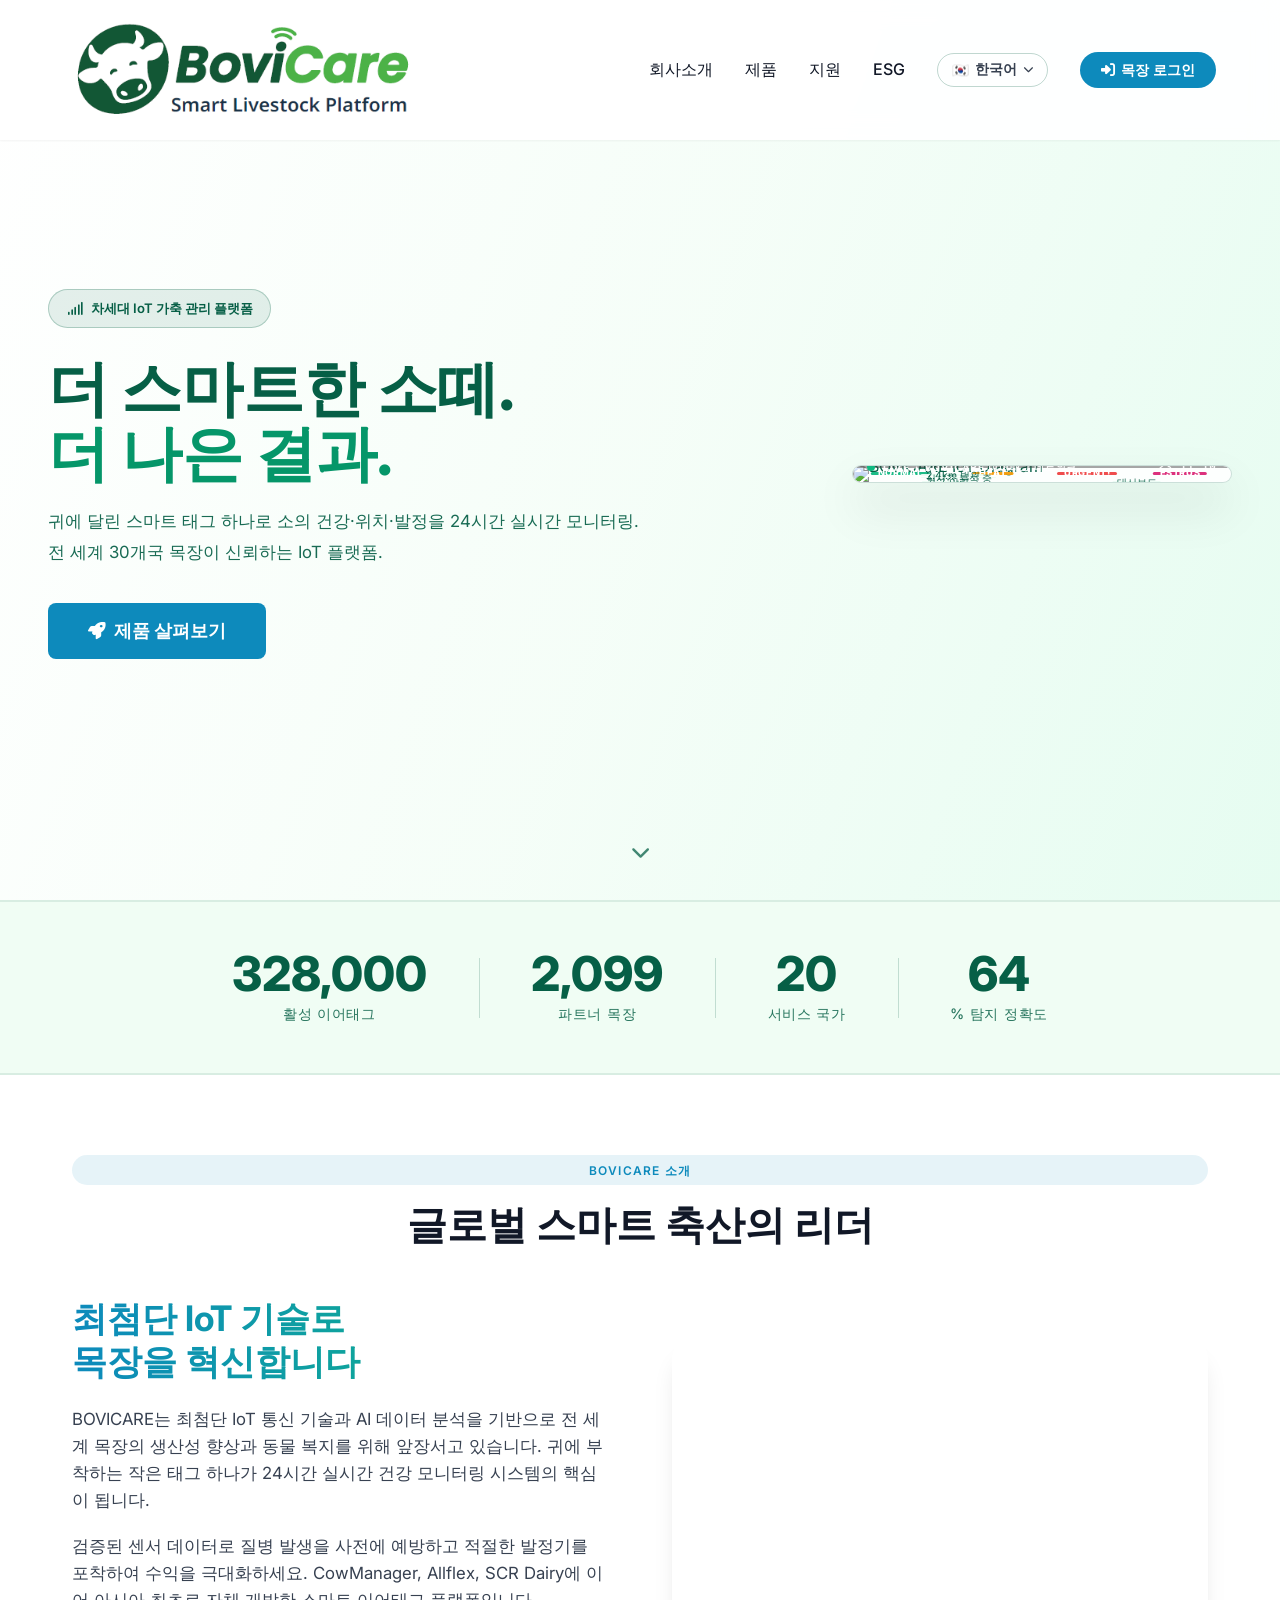
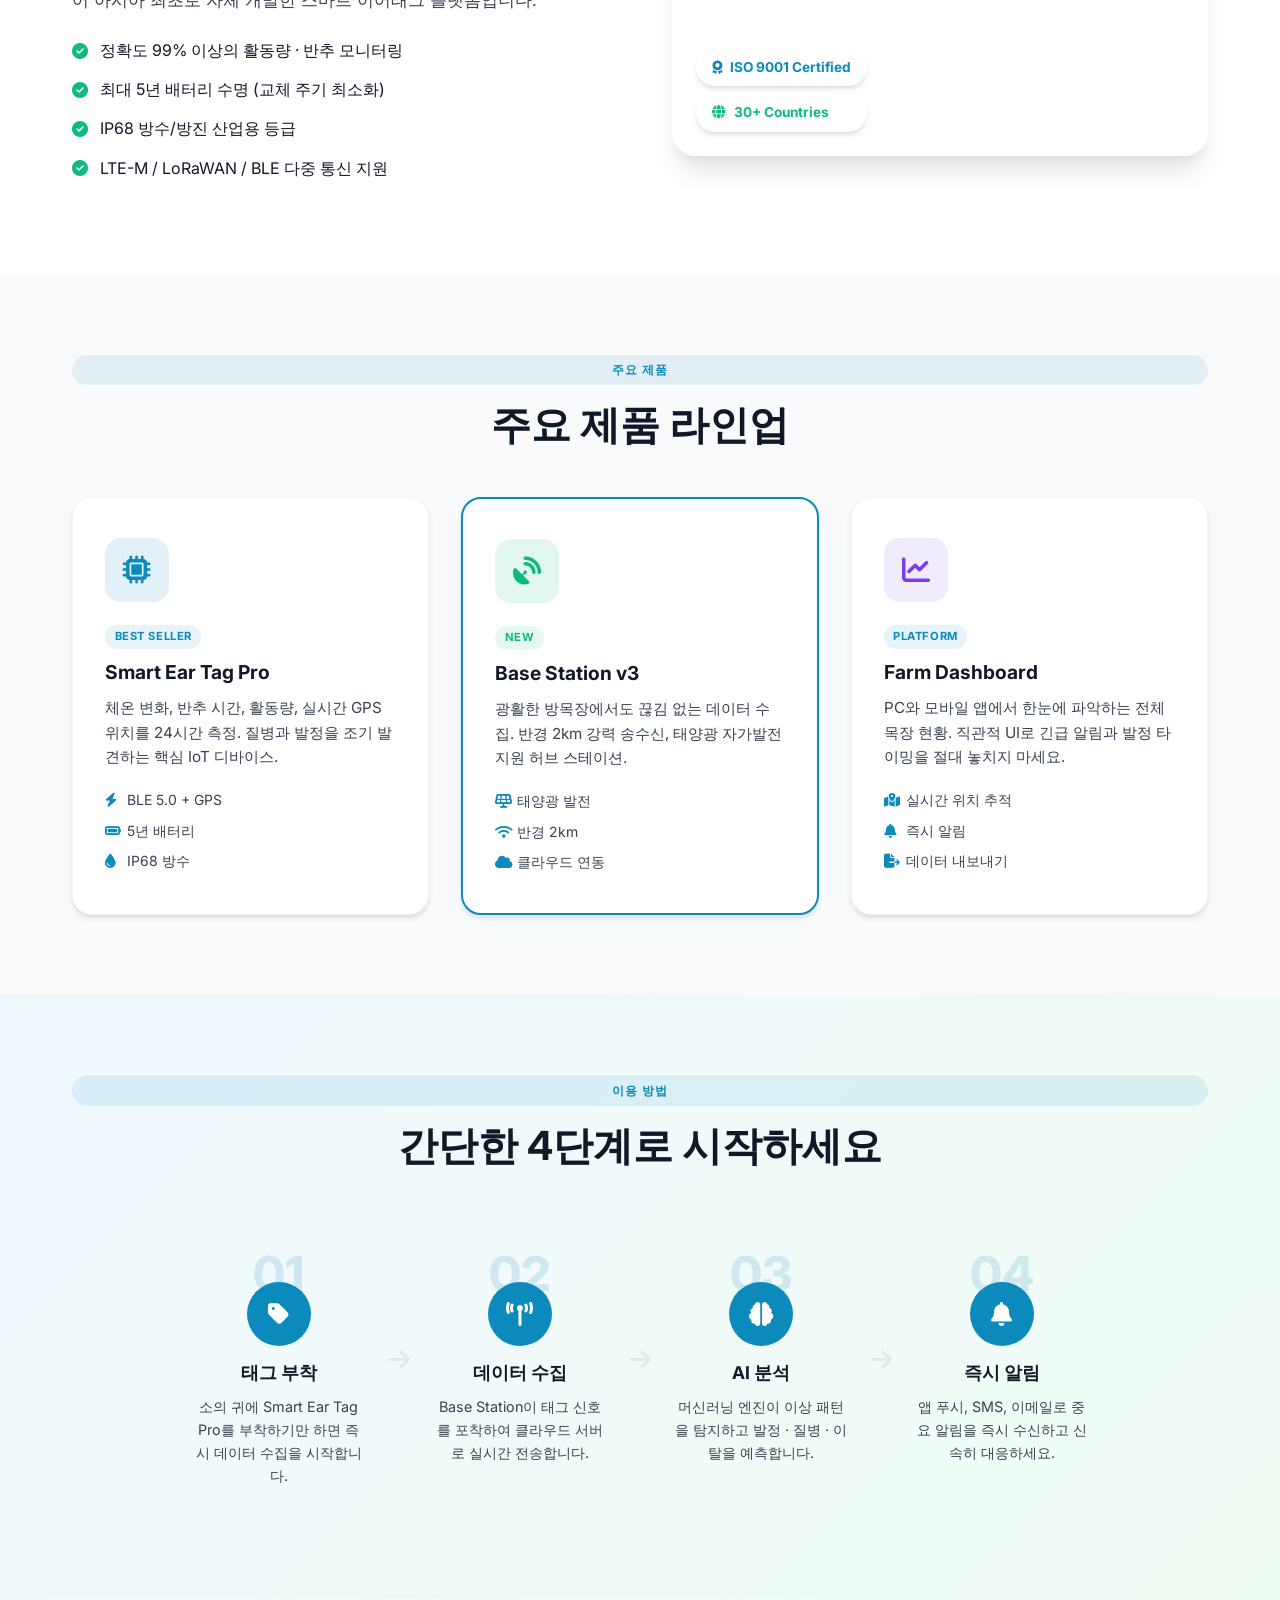
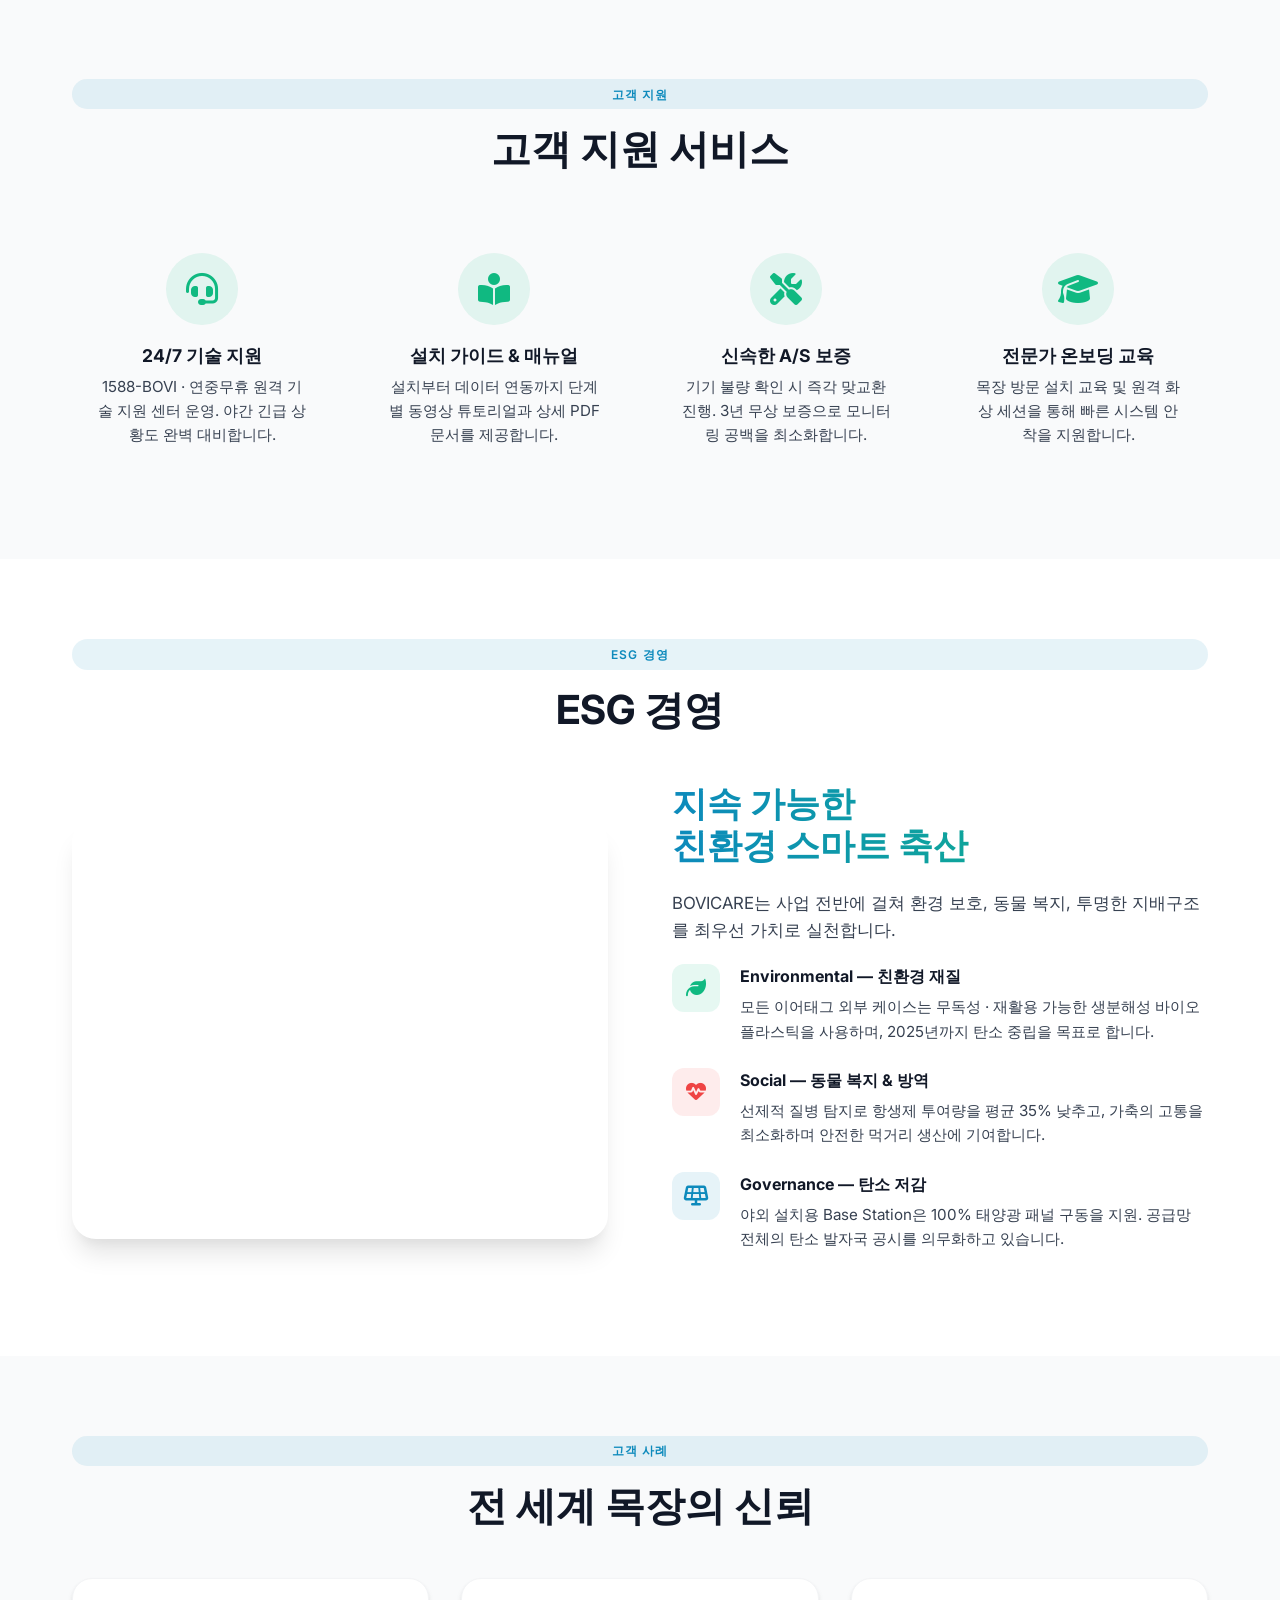
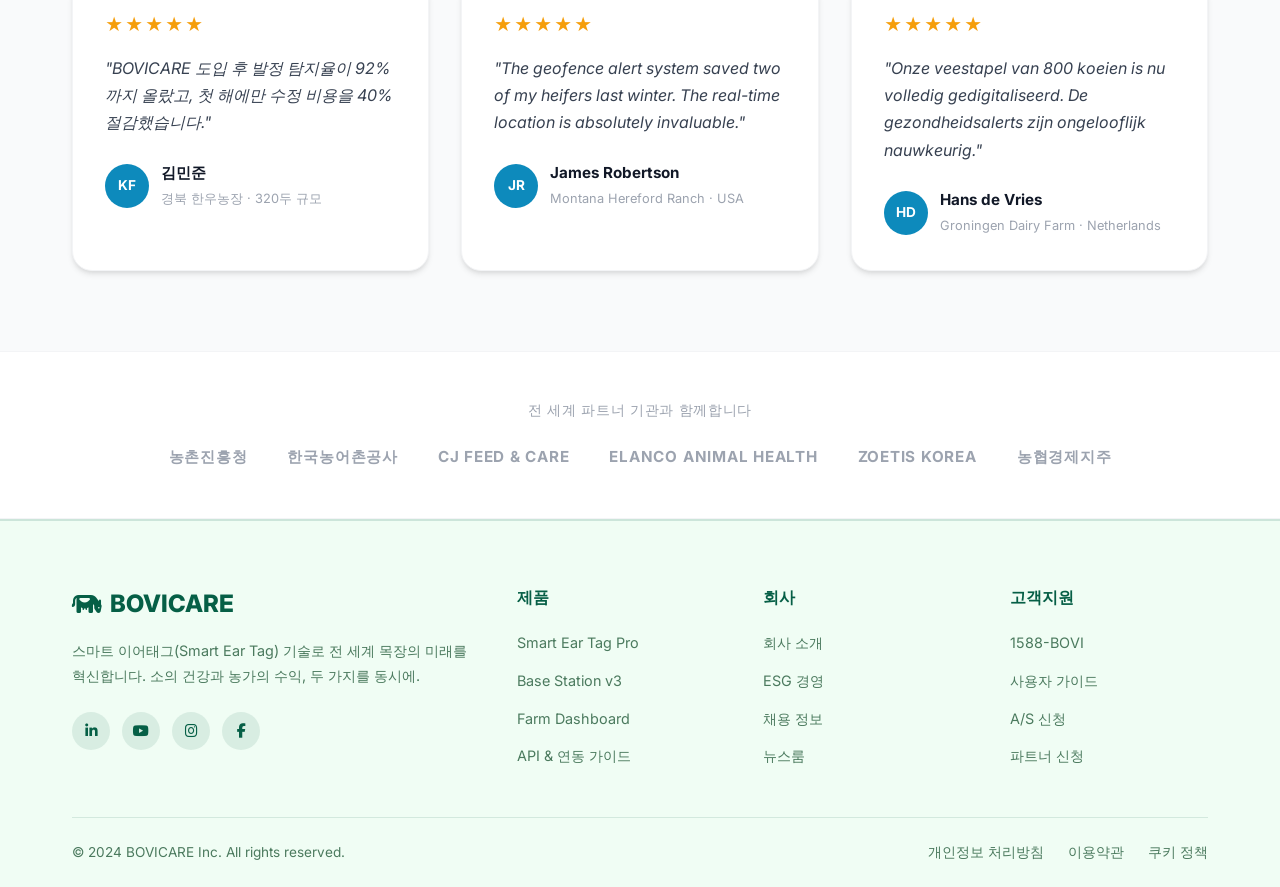
==== commit 8662ca6e: "fix: IoT 패널 원본 이미지 복원 + 텍스트 오버레이로 다국어 적용 - SVG 소 다이어그램 제거, cow image1.png 원본 이미지 복원 - 이미지 위에 절대위치 오버" ====
--- a/index.html
+++ b/index.html
@@ -60,220 +60,32 @@
             <!-- ── Right: Animated IoT Diagram ── -->
             <div class="hero-iot-panel">
                 <div class="iot-card">
-                    <!-- Header bar -->
-                    <div class="iot-card-header">
-                        <span class="iot-live-dot"></span>
-                        <span data-i18n="hero.iot.live">LIVE &nbsp;·&nbsp; BOVICARE 이어태그 네트워크</span>
-                        <span class="iot-time" id="iotTime">00:00:00</span>
-                    </div>
-
-                    <!-- ── Cows Row ── -->
-                    <div class="iot-field-row">
-
-                        <!-- Cow 1: NORMAL -->
-                        <div class="iot-cow">
-                            <div class="iot-cow-body">
-                                <div class="iot-signal-wrap">
-                                    <div class="iot-signal-ring r1 normal-ring"></div>
-                                    <div class="iot-signal-ring r2 normal-ring"></div>
-                                    <div class="iot-signal-ring r3 normal-ring"></div>
-                                </div>
-                                <svg class="cow-svg" viewBox="0 0 90 65" xmlns="http://www.w3.org/2000/svg">
-                                    <ellipse cx="52" cy="38" rx="28" ry="18" fill="#c9b49a"/>
-                                    <ellipse cx="55" cy="32" rx="11" ry="9" fill="rgba(40,20,5,0.18)"/>
-                                    <circle cx="15" cy="27" r="12" fill="#c9b49a"/>
-                                    <ellipse cx="7" cy="31" rx="7" ry="5.5" fill="#b89878"/>
-                                    <circle cx="5" cy="32" r="1.5" fill="#7a5538"/>
-                                    <circle cx="10" cy="32" r="1.5" fill="#7a5538"/>
-                                    <circle cx="14" cy="23" r="2.8" fill="#1a0a00"/>
-                                    <circle cx="13.5" cy="22.5" r="0.9" fill="white"/>
-                                    <path d="M22 17 Q27 9 33 14" stroke="#d4b890" stroke-width="2.5" fill="none" stroke-linecap="round"/>
-                                    <ellipse cx="24" cy="18" rx="5" ry="3.5" transform="rotate(-25 24 18)" fill="#d8c4a0"/>
-                                    <rect x="25" y="13" width="8" height="5" rx="1.5" fill="#10b981"/>
-                                    <rect x="30" y="52" width="6" height="11" rx="3" fill="#a88870"/>
-                                    <rect x="42" y="52" width="6" height="11" rx="3" fill="#a88870"/>
-                                    <rect x="55" y="52" width="6" height="11" rx="3" fill="#a88870"/>
-                                    <rect x="67" y="52" width="6" height="11" rx="3" fill="#a88870"/>
-                                    <ellipse cx="57" cy="56" rx="9" ry="4" fill="#ddb8a8"/>
-                                    <path d="M80 36 Q88 30 86 43" stroke="#c9b49a" stroke-width="2.5" fill="none" stroke-linecap="round"/>
-                                </svg>
+                    <!-- IoT Diagram: original image + translatable text overlay -->
+                    <div class="iot-img-wrap">
+                        <img src="cow image1.png" alt="BOVICARE IoT Diagram" class="iot-full-img">
+                        <div class="iot-overlay">
+
+                            <!-- Header: covers baked-in image header with live clock + i18n -->
+                            <div class="iol-hdr">
+                                <span class="iot-live-dot"></span>
+                                <span data-i18n="hero.iot.live">LIVE &nbsp;·&nbsp; BOVICARE 이어태그 네트워크</span>
+                                <span class="iot-time" id="iotTime">00:00:00</span>
                             </div>
-                            <span class="iot-status-label normal-lbl" data-i18n="iot.status.normal">NORMAL</span>
-                        </div>
-
-                        <!-- Cow 2: HEAT -->
-                        <div class="iot-cow">
-                            <div class="iot-cow-body">
-                                <div class="iot-signal-wrap">
-                                    <div class="iot-signal-ring r1 heat-ring"></div>
-                                    <div class="iot-signal-ring r2 heat-ring"></div>
-                                    <div class="iot-signal-ring r3 heat-ring"></div>
-                                </div>
-                                <svg class="cow-svg" viewBox="0 0 90 65" xmlns="http://www.w3.org/2000/svg">
-                                    <ellipse cx="52" cy="38" rx="28" ry="18" fill="#c9b49a"/>
-                                    <ellipse cx="48" cy="33" rx="9" ry="8" fill="rgba(40,20,5,0.18)"/>
-                                    <circle cx="15" cy="27" r="12" fill="#c9b49a"/>
-                                    <ellipse cx="7" cy="31" rx="7" ry="5.5" fill="#b89878"/>
-                                    <circle cx="5" cy="32" r="1.5" fill="#7a5538"/>
-                                    <circle cx="10" cy="32" r="1.5" fill="#7a5538"/>
-                                    <circle cx="14" cy="23" r="2.8" fill="#1a0a00"/>
-                                    <circle cx="13.5" cy="22.5" r="0.9" fill="white"/>
-                                    <path d="M22 17 Q27 9 33 14" stroke="#d4b890" stroke-width="2.5" fill="none" stroke-linecap="round"/>
-                                    <ellipse cx="24" cy="18" rx="5" ry="3.5" transform="rotate(-25 24 18)" fill="#d8c4a0"/>
-                                    <rect x="25" y="13" width="8" height="5" rx="1.5" fill="#f59e0b"/>
-                                    <rect x="30" y="52" width="6" height="11" rx="3" fill="#a88870"/>
-                                    <rect x="42" y="52" width="6" height="11" rx="3" fill="#a88870"/>
-                                    <rect x="55" y="52" width="6" height="11" rx="3" fill="#a88870"/>
-                                    <rect x="67" y="52" width="6" height="11" rx="3" fill="#a88870"/>
-                                    <ellipse cx="57" cy="56" rx="9" ry="4" fill="#ddb8a8"/>
-                                    <path d="M80 36 Q88 30 86 43" stroke="#c9b49a" stroke-width="2.5" fill="none" stroke-linecap="round"/>
-                                </svg>
-                            </div>
-                            <span class="iot-status-label heat-lbl" data-i18n="iot.status.heat">HEAT</span>
-                        </div>
-
-                        <!-- Cow 3: URGENT! -->
-                        <div class="iot-cow">
-                            <div class="iot-cow-body">
-                                <div class="iot-signal-wrap">
-                                    <div class="iot-signal-ring r1 urgent-ring"></div>
-                                    <div class="iot-signal-ring r2 urgent-ring"></div>
-                                    <div class="iot-signal-ring r3 urgent-ring"></div>
-                                </div>
-                                <svg class="cow-svg" viewBox="0 0 90 65" xmlns="http://www.w3.org/2000/svg">
-                                    <ellipse cx="52" cy="38" rx="28" ry="18" fill="#c9b49a"/>
-                                    <ellipse cx="60" cy="34" rx="10" ry="8" fill="rgba(40,20,5,0.18)"/>
-                                    <circle cx="15" cy="27" r="12" fill="#c9b49a"/>
-                                    <ellipse cx="7" cy="31" rx="7" ry="5.5" fill="#b89878"/>
-                                    <circle cx="5" cy="32" r="1.5" fill="#7a5538"/>
-                                    <circle cx="10" cy="32" r="1.5" fill="#7a5538"/>
-                                    <circle cx="14" cy="23" r="2.8" fill="#1a0a00"/>
-                                    <circle cx="13.5" cy="22.5" r="0.9" fill="white"/>
-                                    <path d="M22 17 Q27 9 33 14" stroke="#d4b890" stroke-width="2.5" fill="none" stroke-linecap="round"/>
-                                    <ellipse cx="24" cy="18" rx="5" ry="3.5" transform="rotate(-25 24 18)" fill="#d8c4a0"/>
-                                    <rect x="25" y="13" width="8" height="5" rx="1.5" fill="#ef4444"/>
-                                    <rect x="30" y="52" width="6" height="11" rx="3" fill="#a88870"/>
-                                    <rect x="42" y="52" width="6" height="11" rx="3" fill="#a88870"/>
-                                    <rect x="55" y="52" width="6" height="11" rx="3" fill="#a88870"/>
-                                    <rect x="67" y="52" width="6" height="11" rx="3" fill="#a88870"/>
-                                    <ellipse cx="57" cy="56" rx="9" ry="4" fill="#ddb8a8"/>
-                                    <path d="M80 36 Q88 30 86 43" stroke="#c9b49a" stroke-width="2.5" fill="none" stroke-linecap="round"/>
-                                </svg>
-                            </div>
-                            <span class="iot-status-label urgent-lbl" data-i18n="iot.status.urgent">URGENT!</span>
-                        </div>
-
-                        <!-- Cow 4: ESTRUS -->
-                        <div class="iot-cow">
-                            <div class="iot-cow-body">
-                                <div class="iot-signal-wrap">
-                                    <div class="iot-signal-ring r1 heat-ring"></div>
-                                    <div class="iot-signal-ring r2 heat-ring"></div>
-                                    <div class="iot-signal-ring r3 heat-ring"></div>
-                                </div>
-                                <svg class="cow-svg" viewBox="0 0 90 65" xmlns="http://www.w3.org/2000/svg">
-                                    <ellipse cx="52" cy="38" rx="28" ry="18" fill="#c9b49a"/>
-                                    <ellipse cx="52" cy="36" rx="8" ry="7" fill="rgba(40,20,5,0.18)"/>
-                                    <circle cx="15" cy="27" r="12" fill="#c9b49a"/>
-                                    <ellipse cx="7" cy="31" rx="7" ry="5.5" fill="#b89878"/>
-                                    <circle cx="5" cy="32" r="1.5" fill="#7a5538"/>
-                                    <circle cx="10" cy="32" r="1.5" fill="#7a5538"/>
-                                    <circle cx="14" cy="23" r="2.8" fill="#1a0a00"/>
-                                    <circle cx="13.5" cy="22.5" r="0.9" fill="white"/>
-                                    <path d="M22 17 Q27 9 33 14" stroke="#d4b890" stroke-width="2.5" fill="none" stroke-linecap="round"/>
-                                    <ellipse cx="24" cy="18" rx="5" ry="3.5" transform="rotate(-25 24 18)" fill="#d8c4a0"/>
-                                    <rect x="25" y="13" width="8" height="5" rx="1.5" fill="#8b5cf6"/>
-                                    <rect x="30" y="52" width="6" height="11" rx="3" fill="#a88870"/>
-                                    <rect x="42" y="52" width="6" height="11" rx="3" fill="#a88870"/>
-                                    <rect x="55" y="52" width="6" height="11" rx="3" fill="#a88870"/>
-                                    <rect x="67" y="52" width="6" height="11" rx="3" fill="#a88870"/>
-                                    <ellipse cx="57" cy="56" rx="9" ry="4" fill="#ddb8a8"/>
-                                    <path d="M80 36 Q88 30 86 43" stroke="#c9b49a" stroke-width="2.5" fill="none" stroke-linecap="round"/>
-                                </svg>
-                            </div>
-                            <span class="iot-status-label heat-lbl" style="background:rgba(139,92,246,0.18);color:#5b21b6;" data-i18n="iot.status.estrus">ESTRUS</span>
-                        </div>
-
-                    </div><!-- /iot-field-row -->
-
-                    <!-- ── Converging signal lines ── -->
-                    <div class="iot-flow-row">
-                        <svg class="converge-svg" viewBox="0 0 340 40" fill="none" xmlns="http://www.w3.org/2000/svg">
-                            <line x1="42"  y1="0" x2="170" y2="40" stroke="#10b981" stroke-width="1.5" stroke-dasharray="5 3" opacity="0.6"/>
-                            <line x1="128" y1="0" x2="170" y2="40" stroke="#f59e0b" stroke-width="1.5" stroke-dasharray="5 3" opacity="0.6"/>
-                            <line x1="213" y1="0" x2="170" y2="40" stroke="#ef4444" stroke-width="1.5" stroke-dasharray="5 3" opacity="0.6"/>
-                            <line x1="298" y1="0" x2="170" y2="40" stroke="#8b5cf6" stroke-width="1.5" stroke-dasharray="5 3" opacity="0.6"/>
-                            <circle cx="170" cy="40" r="4" fill="#10b981" opacity="0.9"/>
-                        </svg>
-                    </div>
-
-                    <!-- ── Base Station ── -->
-                    <div class="iot-node-box station-box">
-                        <div class="iot-node-icon station-icon"><i class="fa-solid fa-tower-broadcast"></i></div>
-                        <div class="iot-node-label">
-                            <strong>Base Station</strong>
-                            <span data-i18n="iot.base.range">2.4km 범위</span>
-                        </div>
-                        <div class="iot-node-dot green-dot pulse-dot"></div>
-                    </div>
-
-                    <!-- ── Vertical flow: Base → Cloud ── -->
-                    <div class="iot-vertical-flow">
-                        <svg class="vert-svg" viewBox="0 0 20 36" fill="none" xmlns="http://www.w3.org/2000/svg">
-                            <line x1="10" y1="0" x2="10" y2="28" stroke="#10b981" stroke-width="2" stroke-dasharray="4 3"/>
-                            <polygon points="5,26 10,36 15,26" fill="#10b981"/>
-                        </svg>
-                    </div>
-
-                    <!-- ── Cloud AI Server ── -->
-                    <div class="iot-node-box cloud-box">
-                        <div class="iot-node-icon cloud-icon"><i class="fa-solid fa-cloud"></i></div>
-                        <div class="iot-node-label">
-                            <strong>Cloud AI Server</strong>
-                            <span data-i18n="iot.cloud.status">실시간 분석 중</span>
-                        </div>
-                        <div class="iot-node-dot blue-dot pulse-dot"></div>
-                    </div>
-
-                    <!-- ── Branch flow: Cloud → Devices ── -->
-                    <div class="iot-branch-flow">
-                        <svg class="branch-svg" viewBox="0 0 260 32" fill="none" xmlns="http://www.w3.org/2000/svg">
-                            <line x1="130" y1="0" x2="130" y2="12" stroke="#60a5fa" stroke-width="2" stroke-dasharray="4 3"/>
-                            <line x1="130" y1="12" x2="65"  y2="12" stroke="#60a5fa" stroke-width="2" stroke-dasharray="4 3"/>
-                            <line x1="130" y1="12" x2="195" y2="12" stroke="#60a5fa" stroke-width="2" stroke-dasharray="4 3"/>
-                            <line x1="65"  y1="12" x2="65"  y2="32" stroke="#60a5fa" stroke-width="2" stroke-dasharray="4 3"/>
-                            <line x1="195" y1="12" x2="195" y2="32" stroke="#60a5fa" stroke-width="2" stroke-dasharray="4 3"/>
-                        </svg>
-                    </div>
-
-                    <!-- ── Devices Row ── -->
-                    <div class="iot-devices-row">
-
-                        <!-- Mobile -->
-                        <div class="iot-device-box">
-                            <div class="iot-device-icon">
-                                <i class="fa-solid fa-mobile-screen" style="font-size:1.6rem; color:#065f46;"></i>
-                                <div class="device-alert-badge urgent-badge">!</div>
-                            </div>
-                            <div class="device-label">
-                                <strong>Mobile</strong>
-                                <span data-i18n="iot.mobile.sub">긴급 알림</span>
-                            </div>
-                        </div>
-
-                        <!-- Tablet -->
-                        <div class="iot-device-box">
-                            <div class="iot-device-icon">
-                                <i class="fa-solid fa-tablet-screen-button" style="font-size:1.6rem; color:#065f46;"></i>
-                                <div class="device-alert-badge info-badge">i</div>
-                            </div>
-                            <div class="device-label">
-                                <strong>Tablet</strong>
-                                <span data-i18n="iot.tablet.sub">대시보드</span>
-                            </div>
-                        </div>
-
-                    </div><!-- /iot-devices-row -->
+
+                            <!-- Status labels (positioned over image text) -->
+                            <span class="iol-lbl iol-normal" data-i18n="iot.status.normal">NORMAL</span>
+                            <span class="iol-lbl iol-heat"   data-i18n="iot.status.heat">HEAT</span>
+                            <span class="iol-lbl iol-urgent" data-i18n="iot.status.urgent">URGENT!</span>
+                            <span class="iol-lbl iol-estrus" data-i18n="iot.status.estrus">ESTRUS</span>
+
+                            <!-- Card sub-texts (positioned over image text) -->
+                            <span class="iol-sub iol-base"   data-i18n="iot.base.range">2.4km 범위</span>
+                            <span class="iol-sub iol-cloud"  data-i18n="iot.cloud.status">실시간 분석 중</span>
+                            <span class="iol-sub iol-mobile" data-i18n="iot.mobile.sub">긴급 알림</span>
+                            <span class="iol-sub iol-tablet" data-i18n="iot.tablet.sub">대시보드</span>
+
+                        </div>
+                    </div>
 
                 </div><!-- /iot-card -->
             </div><!-- /hero-iot-panel -->
--- a/css/style.css
+++ b/css/style.css
@@ -222,10 +222,81 @@
     -webkit-backdrop-filter: blur(18px);
     border: 1px solid rgba(6,95,70,0.2);
     border-radius: 20px;
-    padding: 1.25rem 1.25rem 1.5rem;
+    padding: 0;
+    overflow: hidden;
     box-shadow: 0 24px 48px rgba(0,0,0,0.12), inset 0 1px 0 rgba(255,255,255,0.8);
     color: #065f46;
 }
+
+/* ── Image + Overlay System ── */
+.iot-img-wrap {
+    position: relative;
+    display: block;
+    line-height: 0;
+}
+.iot-full-img {
+    width: 100%;
+    display: block;
+    border-radius: 20px;
+}
+.iot-overlay {
+    position: absolute;
+    inset: 0;
+    pointer-events: none;
+    border-radius: 20px;
+}
+
+/* Header overlay — covers baked-in image header */
+.iol-hdr {
+    position: absolute;
+    top: 0; left: 0; right: 0;
+    height: 13%;
+    display: flex; align-items: center; gap: 0.5rem;
+    padding: 0 0.9rem;
+    font-size: 0.63rem; font-weight: 700;
+    letter-spacing: 0.08em; text-transform: uppercase;
+    background: rgba(0,0,0,0.35);
+    backdrop-filter: blur(2px);
+    border-radius: 20px 20px 0 0;
+    color: rgba(255,255,255,0.92);
+}
+.iol-hdr .iot-time { margin-left: auto; font-family: monospace; font-size: 0.68rem; }
+.iol-hdr .iot-live-dot {
+    width: 8px; height: 8px; border-radius: 50%; background: #10b981;
+    box-shadow: 0 0 0 0 rgba(16,185,129,0.7);
+    animation: live-pulse 1.5s infinite;
+    flex-shrink: 0;
+}
+
+/* Status label overlays */
+.iol-lbl {
+    position: absolute;
+    font-size: 0.58rem; font-weight: 800;
+    letter-spacing: 0.07em; text-transform: uppercase;
+    padding: 0.1rem 0.42rem;
+    border-radius: 999px;
+    transform: translateX(-50%);
+    white-space: nowrap;
+}
+.iol-normal { top: 34.5%; left: 12.5%; background: rgba(16,185,129,0.95);  color: #fff; }
+.iol-heat   { top: 34.5%; left: 37%;   background: rgba(245,158,11,0.95);  color: #fff; }
+.iol-urgent { top: 34.5%; left: 62%;   background: rgba(239,68,68,0.95);   color: #fff; }
+.iol-estrus { top: 34.5%; left: 86.5%; background: rgba(219,39,119,0.95);  color: #fff; }
+
+/* Card sub-text overlays */
+.iol-sub {
+    position: absolute;
+    font-size: 0.64rem; font-weight: 500;
+    color: rgba(6,95,70,0.92);
+    background: rgba(236,253,245,0.95);
+    padding: 0.06rem 0.28rem;
+    border-radius: 4px;
+    white-space: nowrap;
+}
+.iol-base   { top: 48%;   left: 18%; }
+.iol-cloud  { top: 66%;   left: 18%; }
+.iol-mobile { top: 91%;   left: 25%;  transform: translateX(-50%); }
+.iol-tablet { top: 91%;   left: 75%;  transform: translateX(-50%); }
 
 /* Card header bar */
 .iot-card-header {
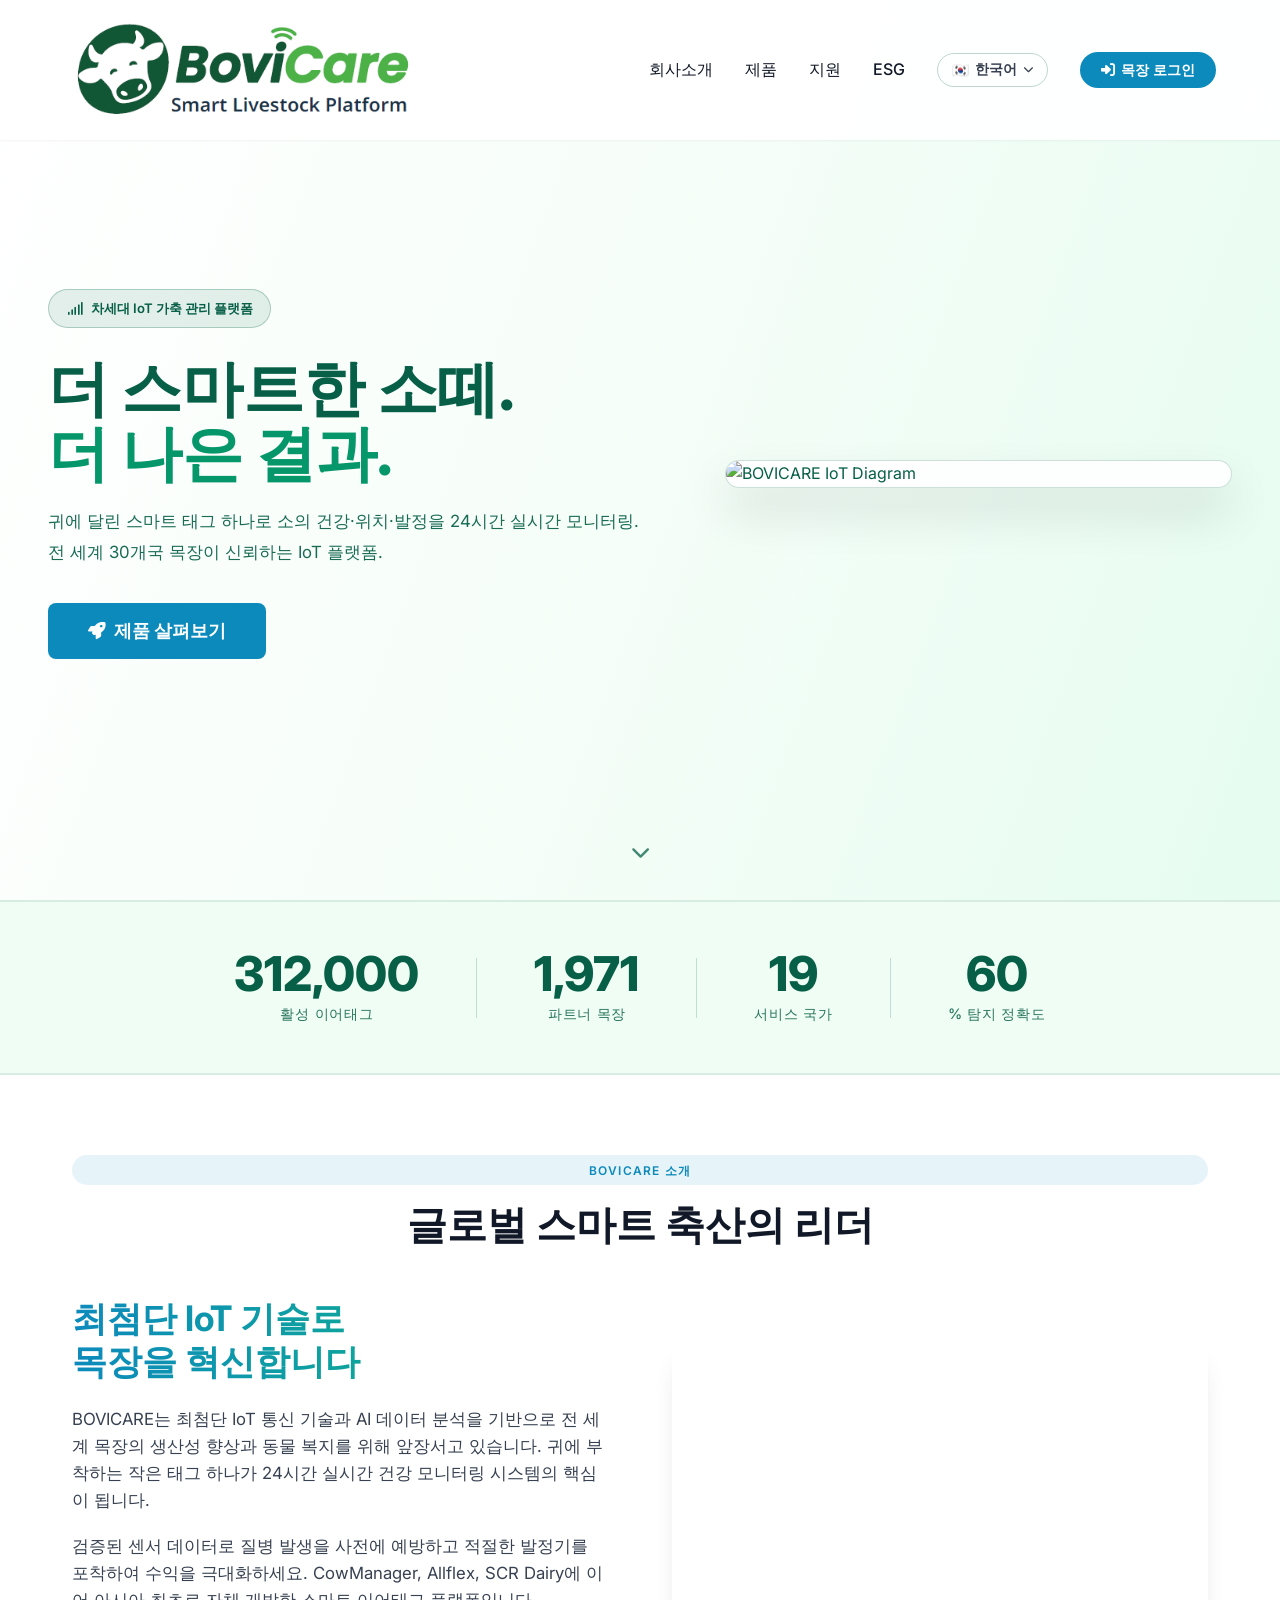
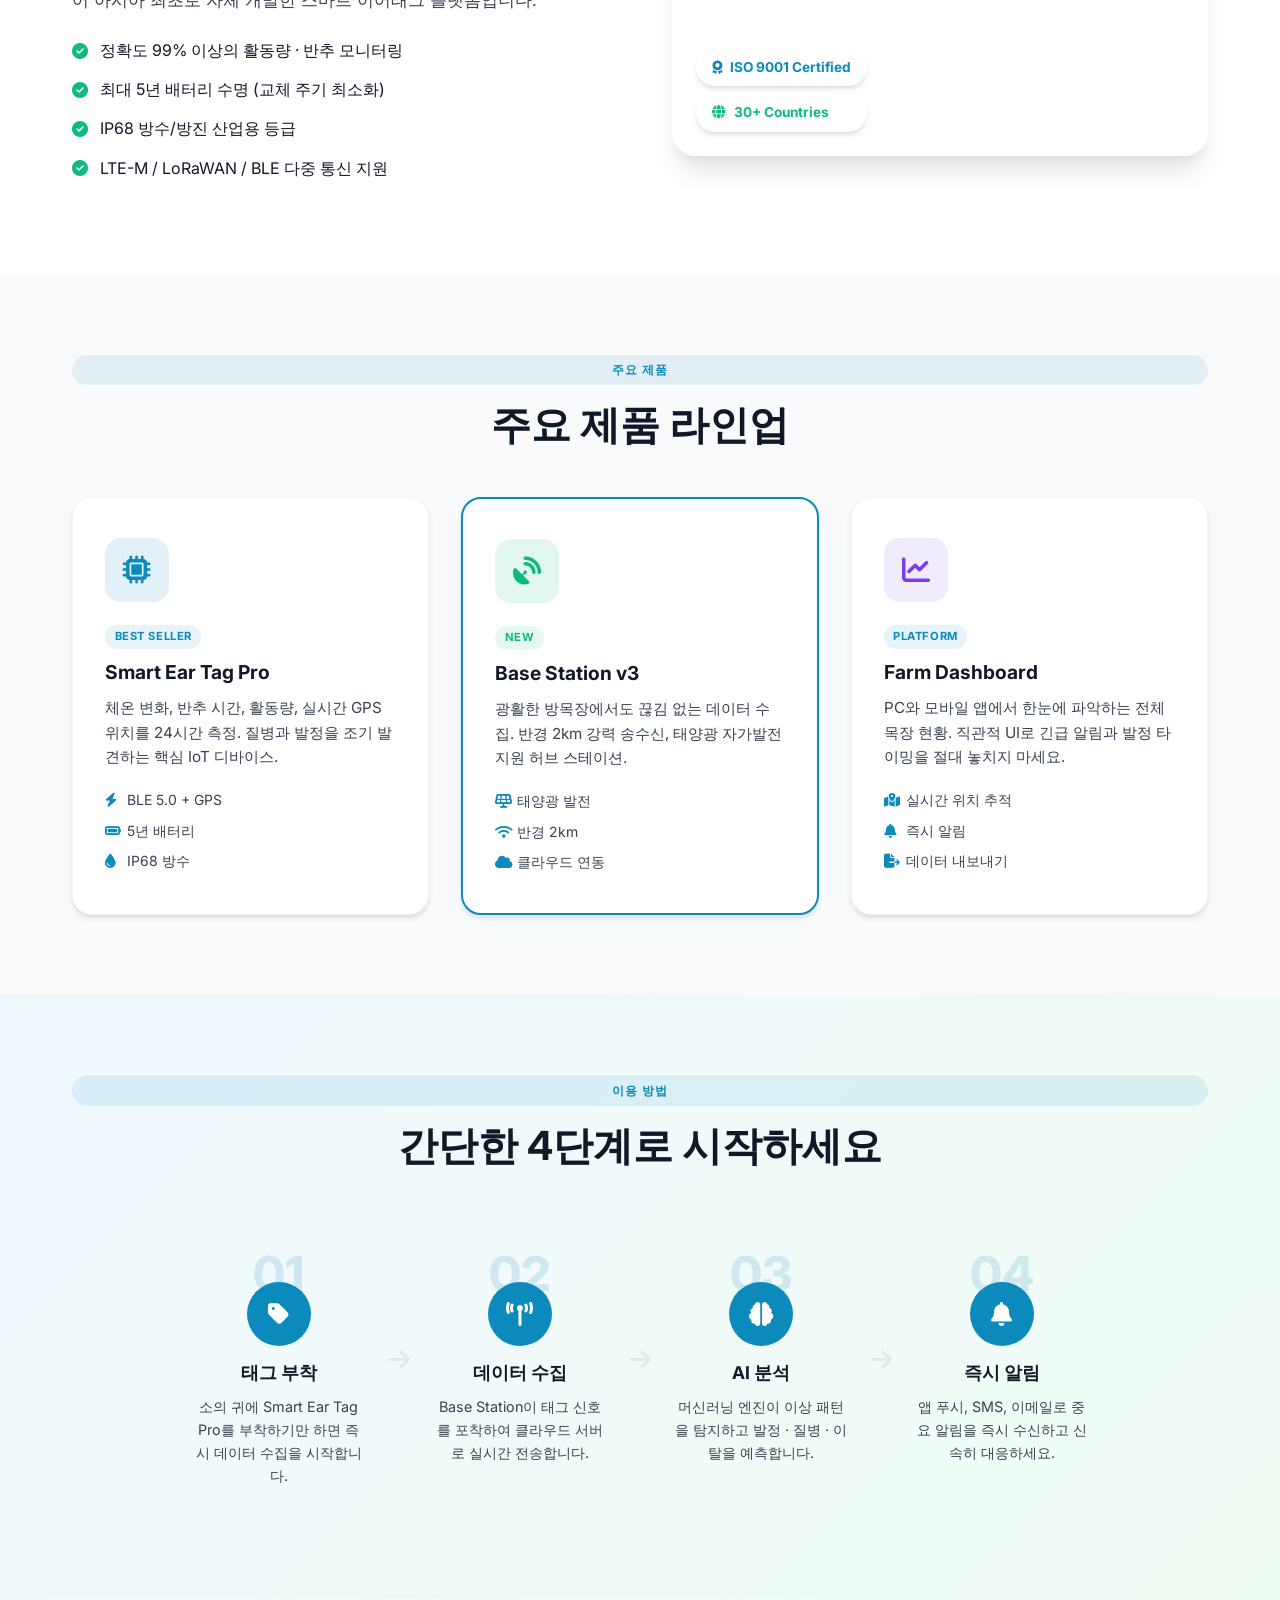
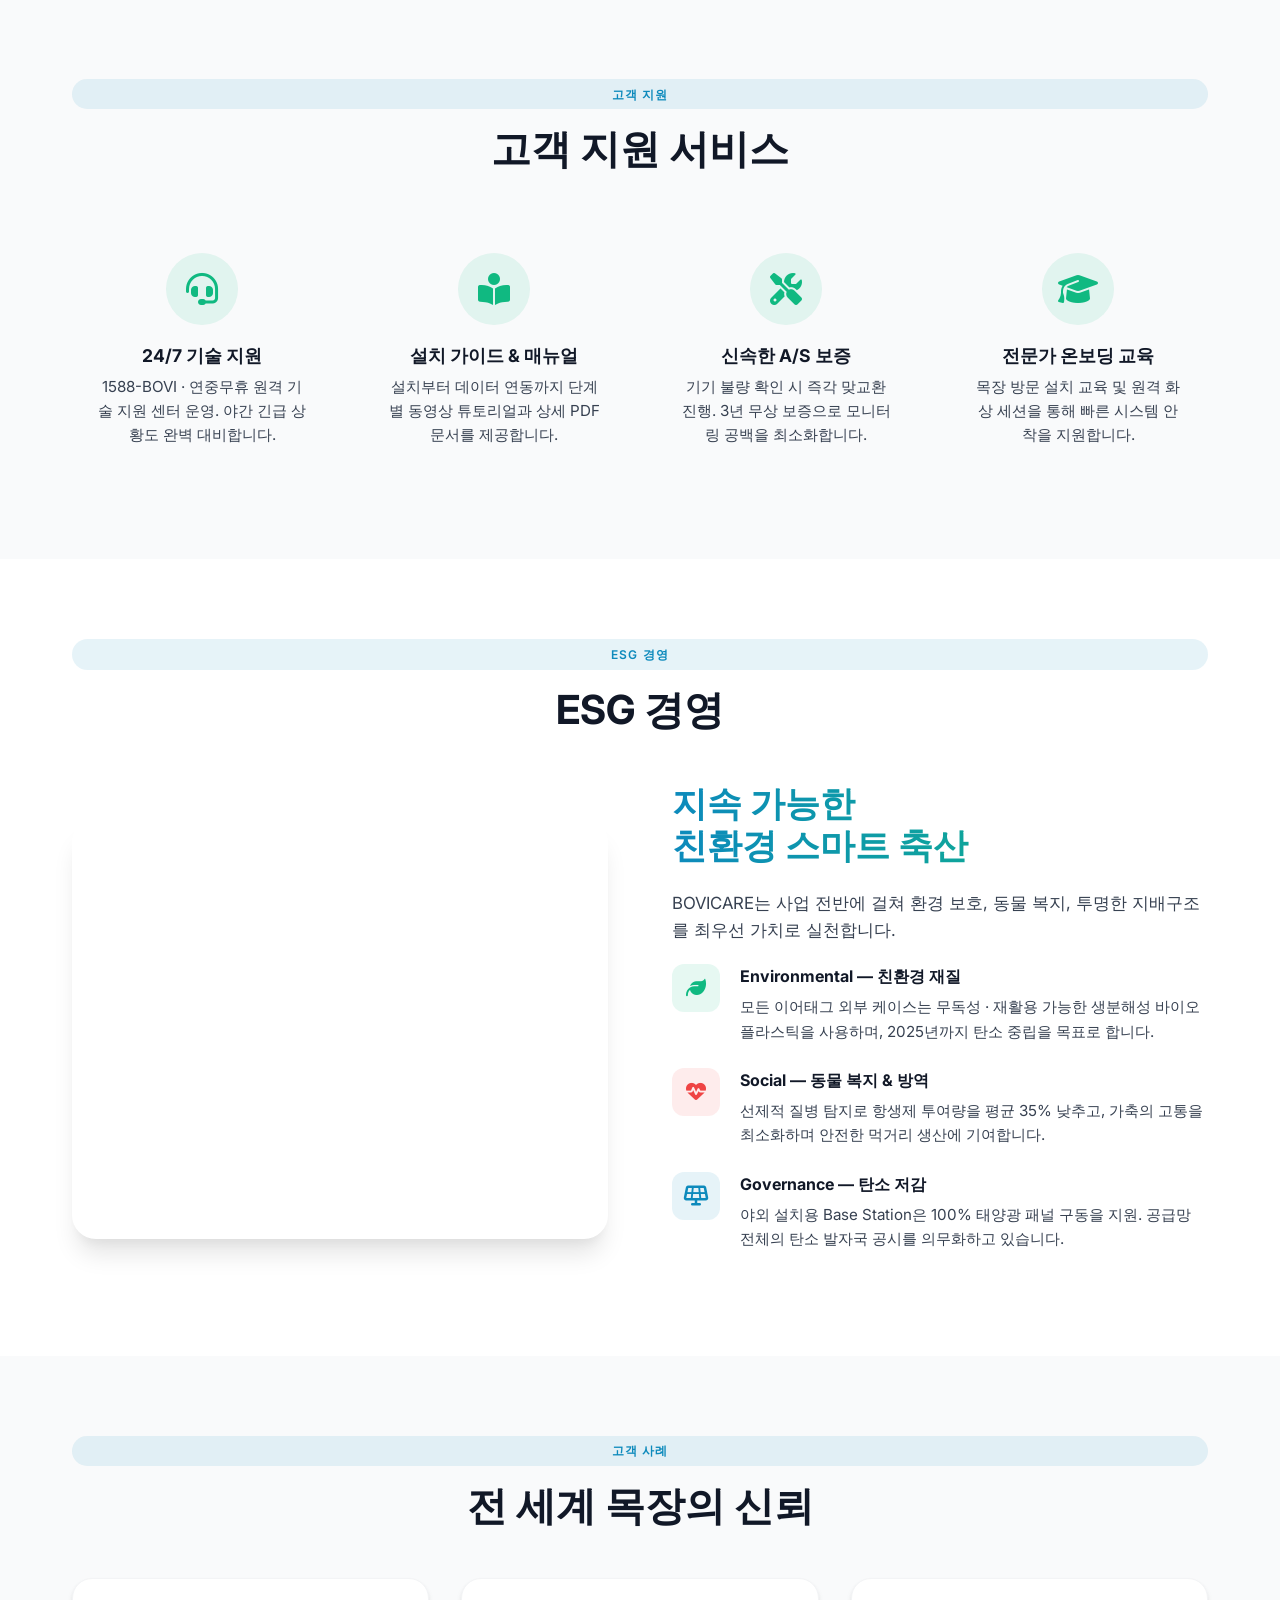
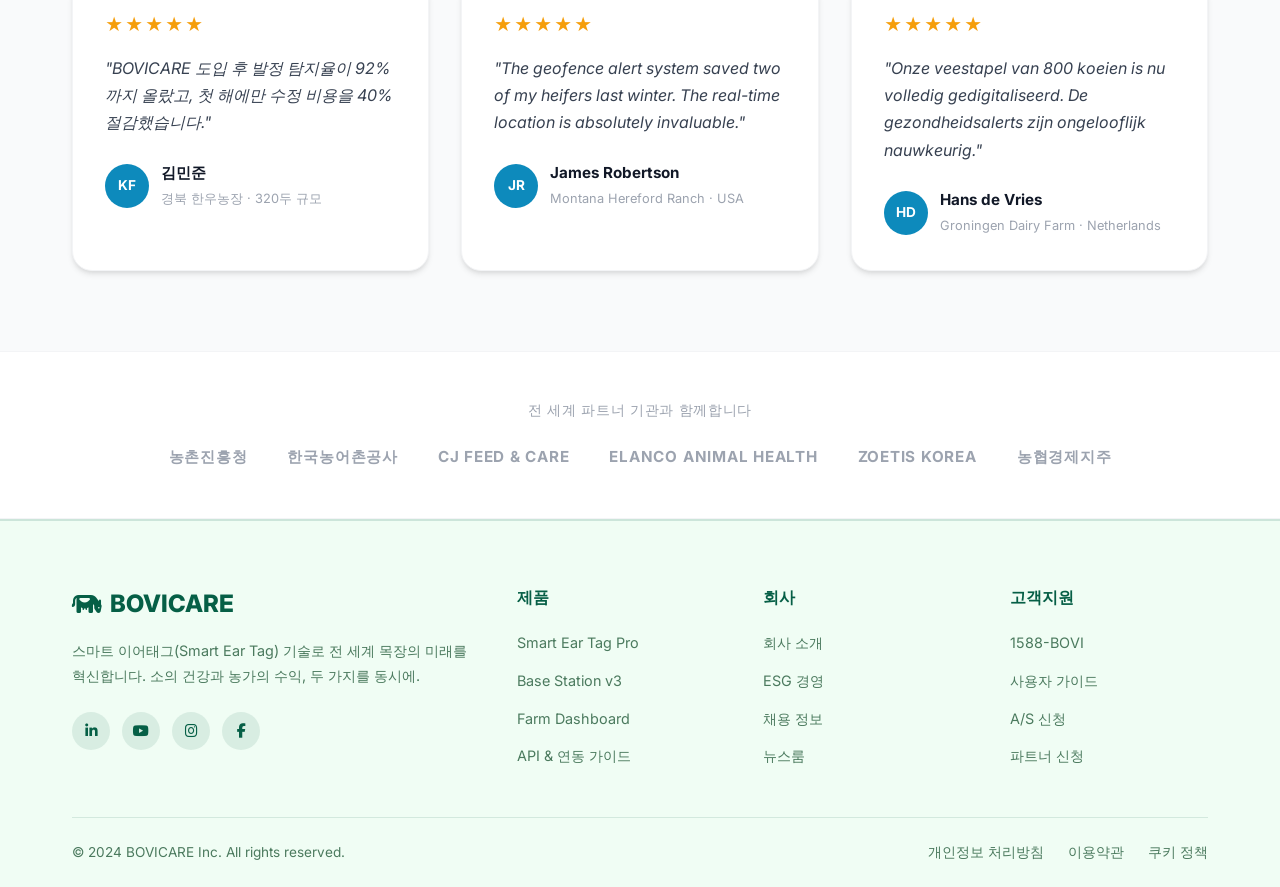
==== commit 4cf33792: "fix: IoT 패널 원본 이미지 복원 + 텍스트 오버레이로 다국어 적용 - 텍스트 오버레이 전부 제거, cow image1.png 단독 표시 - 이미지 사이즈 1/3 확대: 패널" ====
--- a/index.html
+++ b/index.html
@@ -60,32 +60,8 @@
             <!-- ── Right: Animated IoT Diagram ── -->
             <div class="hero-iot-panel">
                 <div class="iot-card">
-                    <!-- IoT Diagram: original image + translatable text overlay -->
-                    <div class="iot-img-wrap">
-                        <img src="cow image1.png" alt="BOVICARE IoT Diagram" class="iot-full-img">
-                        <div class="iot-overlay">
-
-                            <!-- Header: covers baked-in image header with live clock + i18n -->
-                            <div class="iol-hdr">
-                                <span class="iot-live-dot"></span>
-                                <span data-i18n="hero.iot.live">LIVE &nbsp;·&nbsp; BOVICARE 이어태그 네트워크</span>
-                                <span class="iot-time" id="iotTime">00:00:00</span>
-                            </div>
-
-                            <!-- Status labels (positioned over image text) -->
-                            <span class="iol-lbl iol-normal" data-i18n="iot.status.normal">NORMAL</span>
-                            <span class="iol-lbl iol-heat"   data-i18n="iot.status.heat">HEAT</span>
-                            <span class="iol-lbl iol-urgent" data-i18n="iot.status.urgent">URGENT!</span>
-                            <span class="iol-lbl iol-estrus" data-i18n="iot.status.estrus">ESTRUS</span>
-
-                            <!-- Card sub-texts (positioned over image text) -->
-                            <span class="iol-sub iol-base"   data-i18n="iot.base.range">2.4km 범위</span>
-                            <span class="iol-sub iol-cloud"  data-i18n="iot.cloud.status">실시간 분석 중</span>
-                            <span class="iol-sub iol-mobile" data-i18n="iot.mobile.sub">긴급 알림</span>
-                            <span class="iol-sub iol-tablet" data-i18n="iot.tablet.sub">대시보드</span>
-
-                        </div>
-                    </div>
+                    <!-- IoT Diagram Image -->
+                    <img src="cow image1.png" alt="BOVICARE IoT Diagram" class="iot-full-img">
 
                 </div><!-- /iot-card -->
             </div><!-- /hero-iot-panel -->
--- a/css/style.css
+++ b/css/style.css
@@ -212,7 +212,7 @@
    IoT Diagram Panel (right side of hero)
    ════════════════════════════════════════ */
 .hero-iot-panel {
-    flex: 0 0 380px; width: 380px;
+    flex: 0 0 507px; width: 507px;
     animation: fadeInUp 1.1s ease 0.25s both;
 }
 
@@ -228,75 +228,12 @@
     color: #065f46;
 }
 
-/* ── Image + Overlay System ── */
-.iot-img-wrap {
-    position: relative;
-    display: block;
-    line-height: 0;
-}
+/* ── IoT Diagram Image ── */
 .iot-full-img {
     width: 100%;
     display: block;
     border-radius: 20px;
 }
-.iot-overlay {
-    position: absolute;
-    inset: 0;
-    pointer-events: none;
-    border-radius: 20px;
-}
-
-/* Header overlay — covers baked-in image header */
-.iol-hdr {
-    position: absolute;
-    top: 0; left: 0; right: 0;
-    height: 13%;
-    display: flex; align-items: center; gap: 0.5rem;
-    padding: 0 0.9rem;
-    font-size: 0.63rem; font-weight: 700;
-    letter-spacing: 0.08em; text-transform: uppercase;
-    background: rgba(0,0,0,0.35);
-    backdrop-filter: blur(2px);
-    border-radius: 20px 20px 0 0;
-    color: rgba(255,255,255,0.92);
-}
-.iol-hdr .iot-time { margin-left: auto; font-family: monospace; font-size: 0.68rem; }
-.iol-hdr .iot-live-dot {
-    width: 8px; height: 8px; border-radius: 50%; background: #10b981;
-    box-shadow: 0 0 0 0 rgba(16,185,129,0.7);
-    animation: live-pulse 1.5s infinite;
-    flex-shrink: 0;
-}
-
-/* Status label overlays */
-.iol-lbl {
-    position: absolute;
-    font-size: 0.58rem; font-weight: 800;
-    letter-spacing: 0.07em; text-transform: uppercase;
-    padding: 0.1rem 0.42rem;
-    border-radius: 999px;
-    transform: translateX(-50%);
-    white-space: nowrap;
-}
-.iol-normal { top: 34.5%; left: 12.5%; background: rgba(16,185,129,0.95);  color: #fff; }
-.iol-heat   { top: 34.5%; left: 37%;   background: rgba(245,158,11,0.95);  color: #fff; }
-.iol-urgent { top: 34.5%; left: 62%;   background: rgba(239,68,68,0.95);   color: #fff; }
-.iol-estrus { top: 34.5%; left: 86.5%; background: rgba(219,39,119,0.95);  color: #fff; }
-
-/* Card sub-text overlays */
-.iol-sub {
-    position: absolute;
-    font-size: 0.64rem; font-weight: 500;
-    color: rgba(6,95,70,0.92);
-    background: rgba(236,253,245,0.95);
-    padding: 0.06rem 0.28rem;
-    border-radius: 4px;
-    white-space: nowrap;
-}
-.iol-base   { top: 48%;   left: 18%; }
-.iol-cloud  { top: 66%;   left: 18%; }
-.iol-mobile { top: 91%;   left: 25%;  transform: translateX(-50%); }
-.iol-tablet { top: 91%;   left: 75%;  transform: translateX(-50%); }
 
 /* Card header bar */
 .iot-card-header {
@@ -442,23 +379,25 @@
 }
 
 /* ── Hero Responsive ── */
+@media (max-width: 1200px) {
+    .hero-flex-wrap { padding: 0 2rem; gap: 2.5rem; }
+    .hero-iot-panel { flex: 0 0 450px; width: 450px; }
+    .hero-content h1 { font-size: 3.2rem; }
+}
 @media (max-width: 1080px) {
-    .hero-flex-wrap { padding: 0 2rem; gap: 2.5rem; }
-    .hero-iot-panel { flex: 0 0 340px; width: 340px; }
-    .hero-content h1 { font-size: 3.2rem; }
-    .cow-svg { width: 60px; }
+    .hero-iot-panel { flex: 0 0 400px; width: 400px; }
+    .hero-content h1 { font-size: 2.9rem; }
 }
 @media (max-width: 860px) {
     .hero { padding: 6rem 0 3rem; }
     .hero-flex-wrap { flex-direction: column; align-items: center; text-align: center; padding: 0 1.5rem; }
     .hero-content { order: 1; }
     .hero-cta { justify-content: center; }
-    .hero-iot-panel { flex: none; width: 100%; max-width: 420px; order: 2; }
+    .hero-iot-panel { flex: none; width: 100%; max-width: 560px; order: 2; }
     .hero-content h1 { font-size: 2.6rem; }
 }
 @media (max-width: 480px) {
     .hero-content h1 { font-size: 2rem; }
-    .cow-svg { width: 52px; }
     .hero-iot-panel { max-width: 100%; }
 }
 
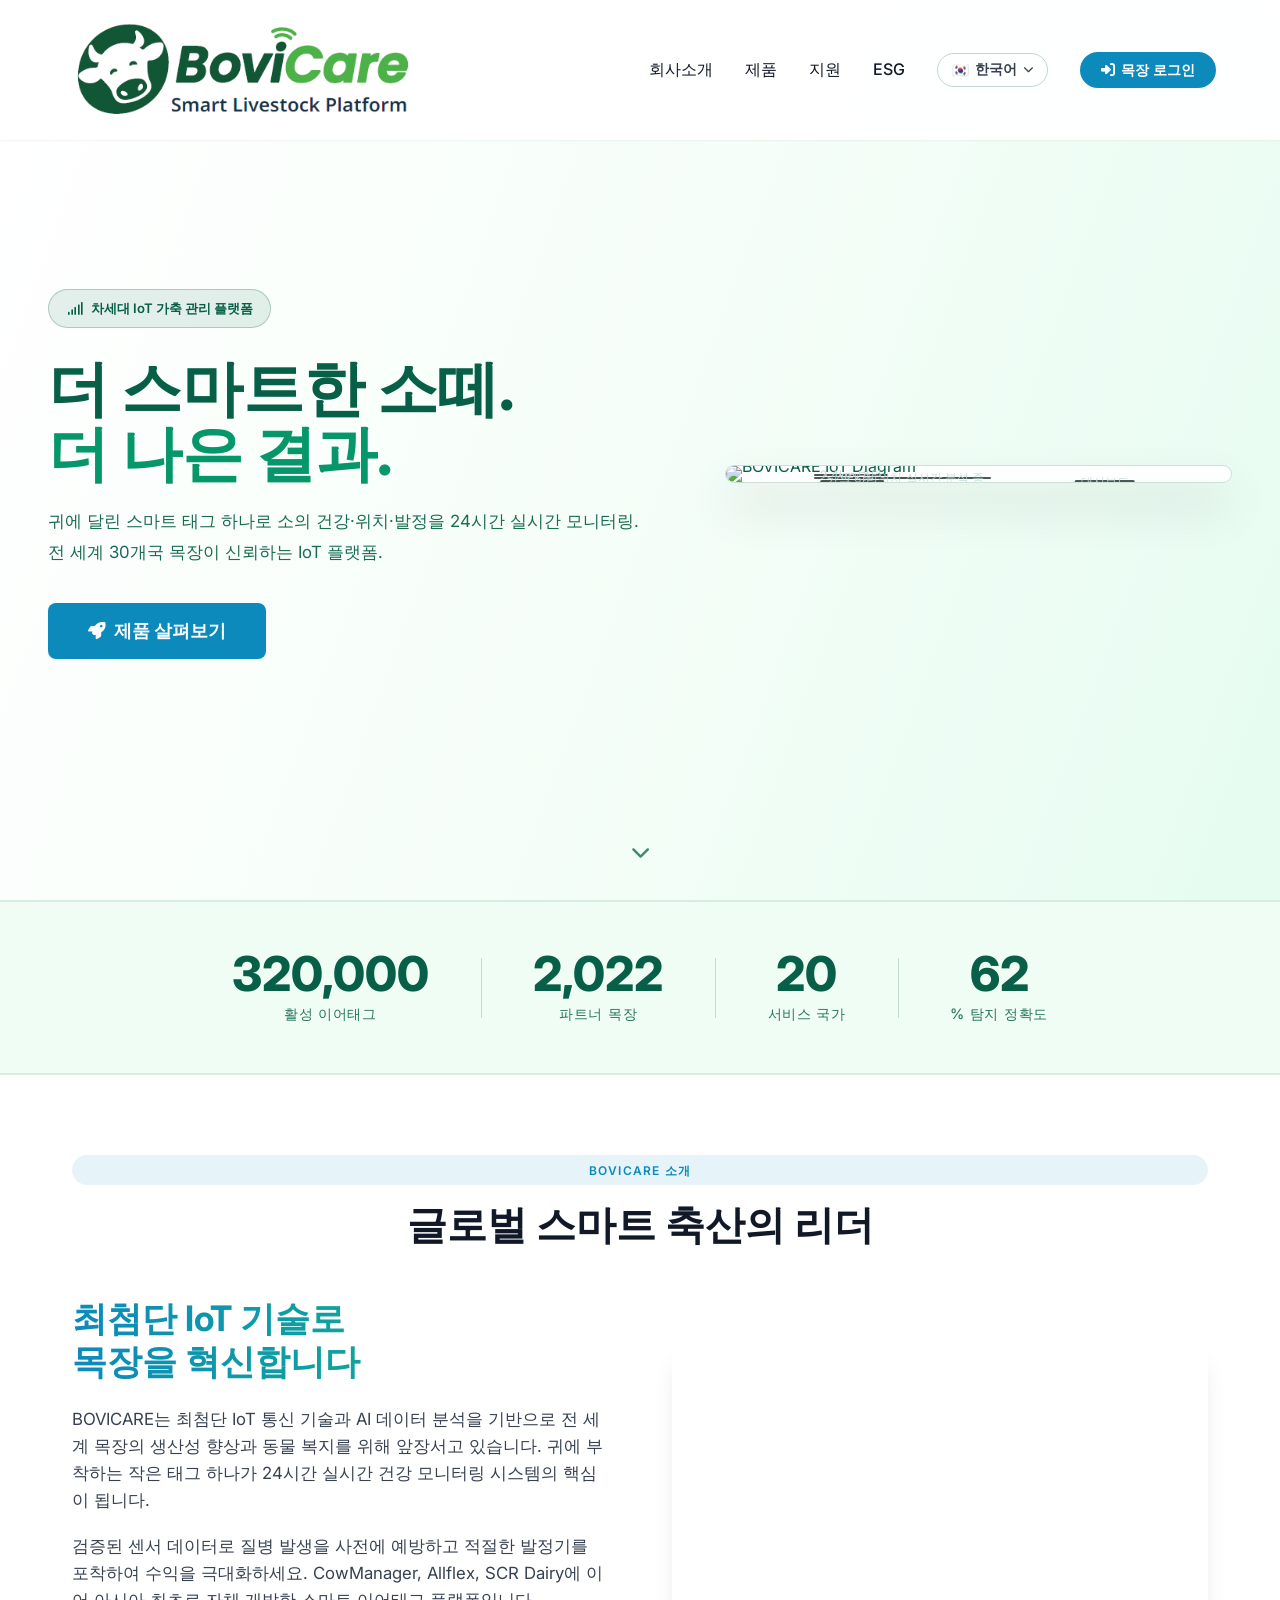
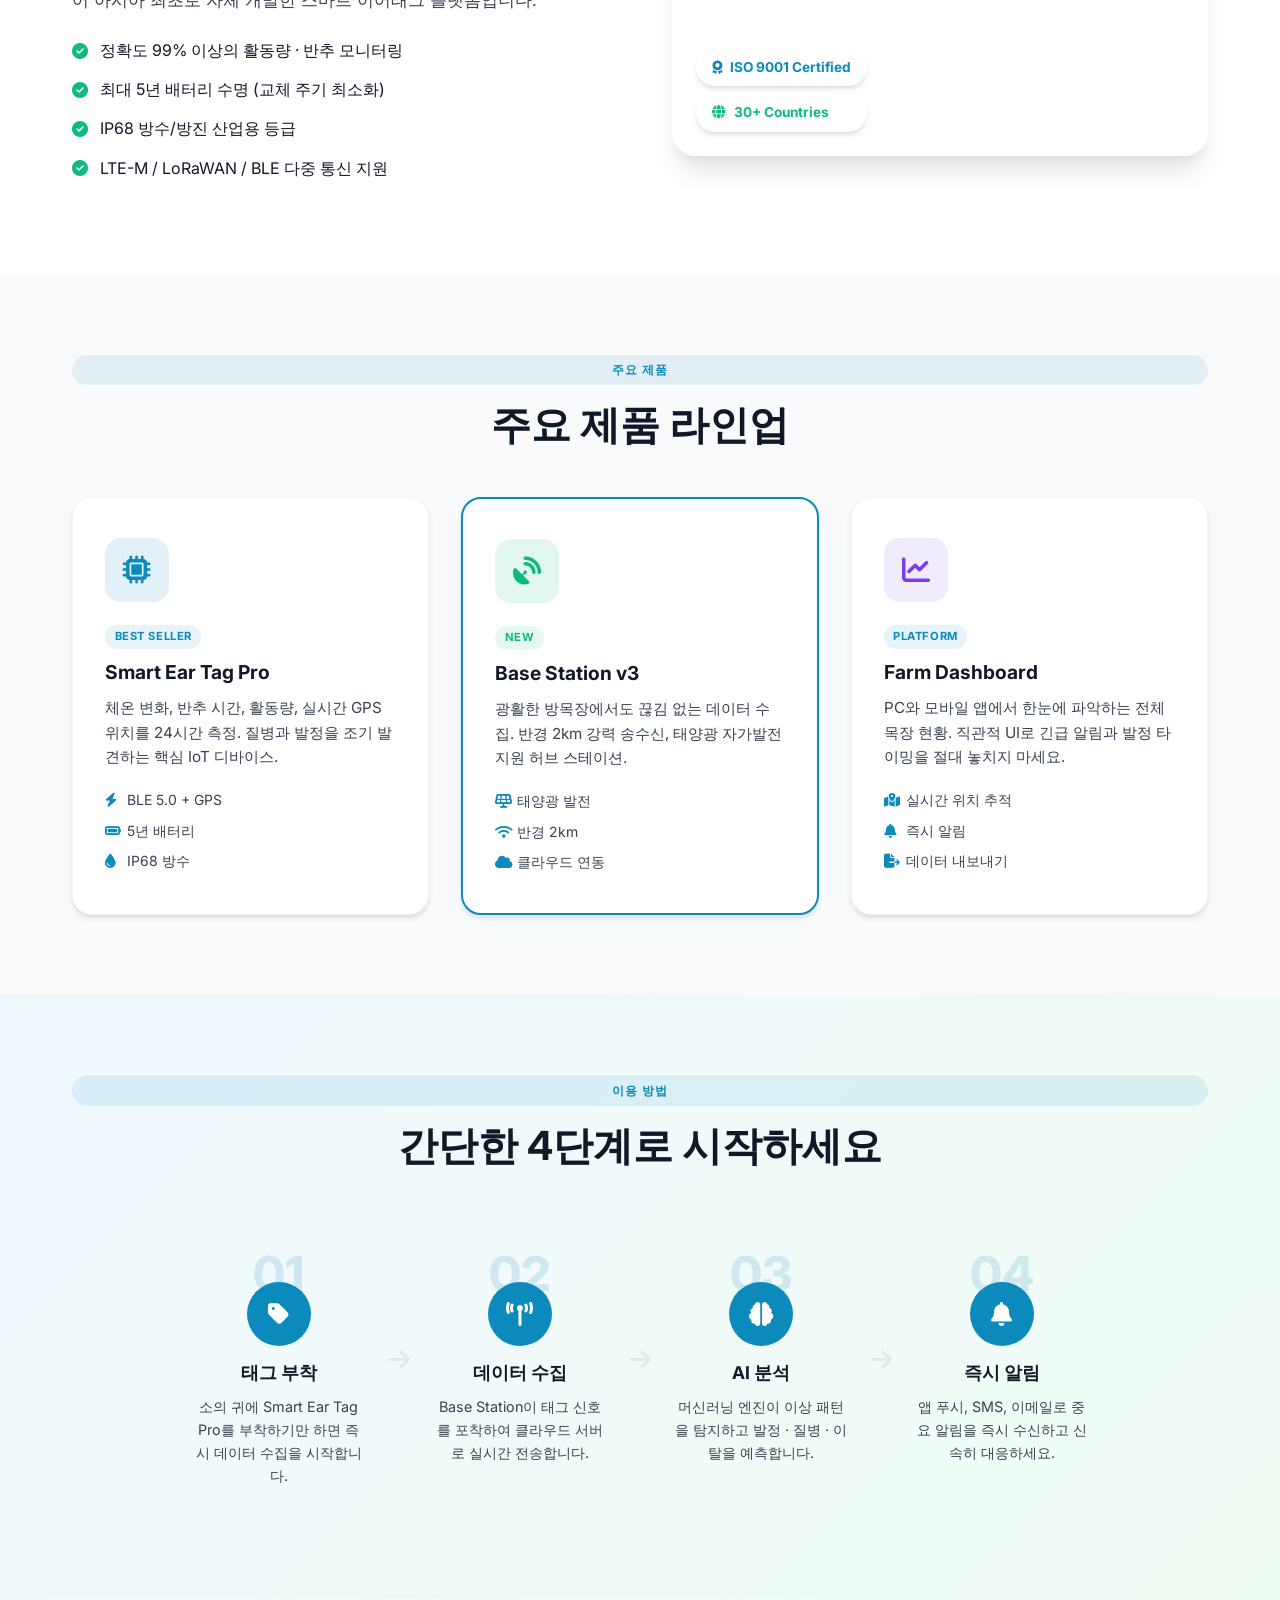
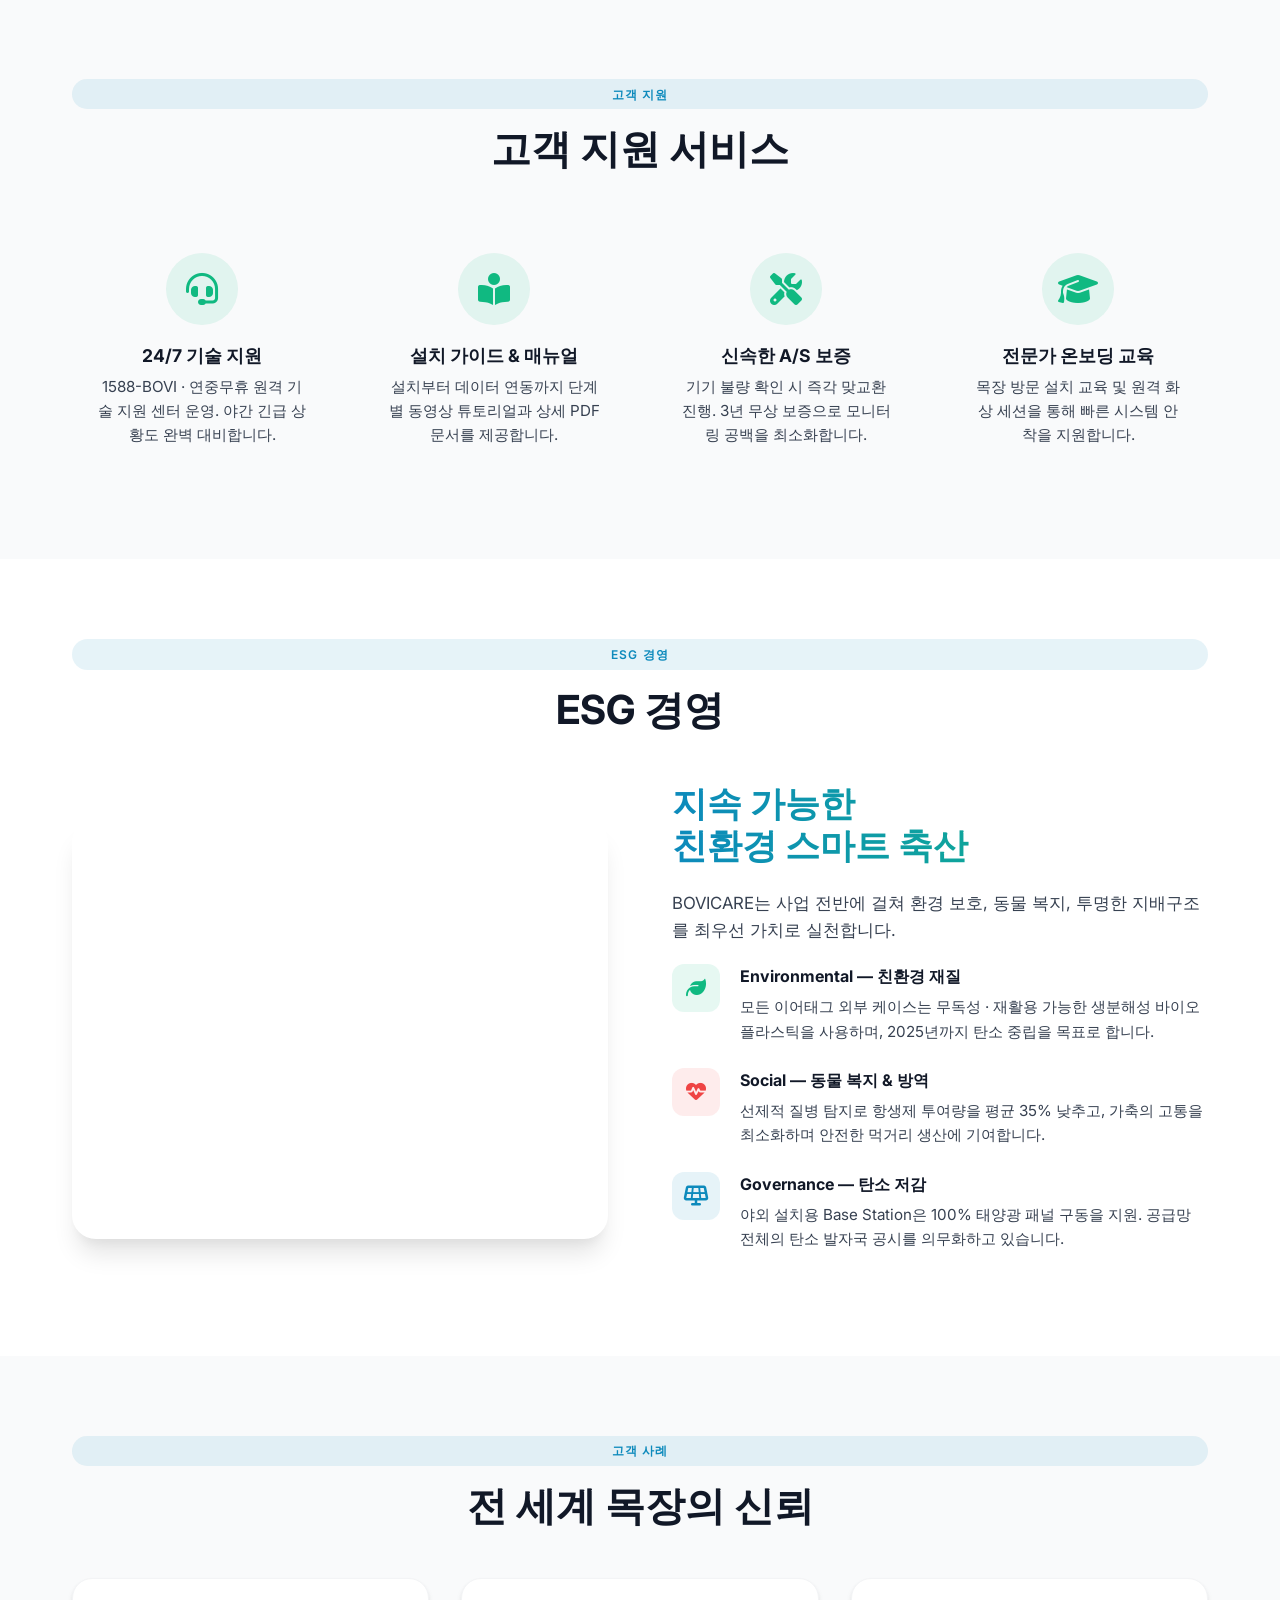
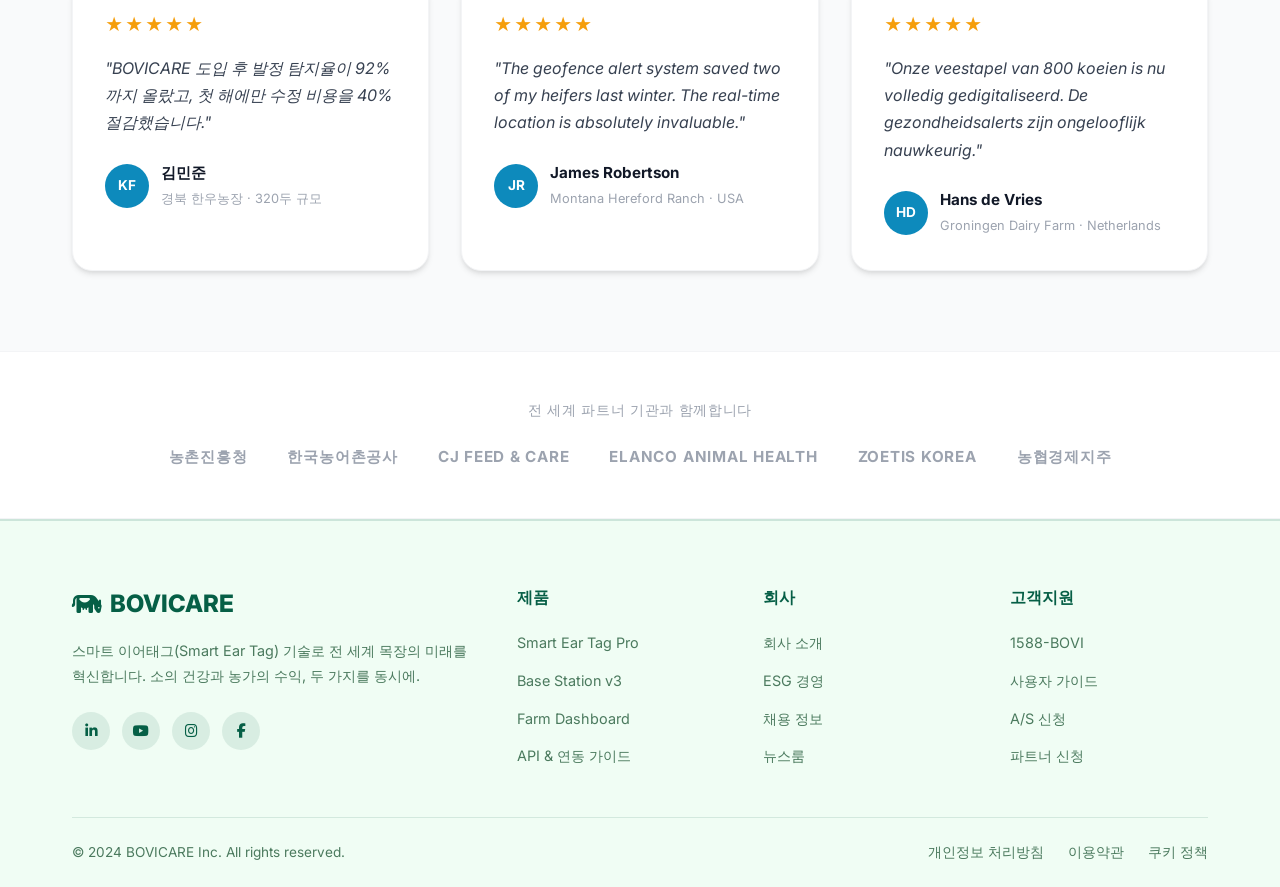
==== commit 38a5b462: "feat: IoT 패널 번역 텍스트 오버레이 복원 (밝은 회색) - cow image1.png 유지하면서 번역 가능한 카드 텍스트 4개 오버레이 추가   - Base Station" ====
--- a/index.html
+++ b/index.html
@@ -60,8 +60,16 @@
             <!-- ── Right: Animated IoT Diagram ── -->
             <div class="hero-iot-panel">
                 <div class="iot-card">
-                    <!-- IoT Diagram Image -->
-                    <img src="cow image1.png" alt="BOVICARE IoT Diagram" class="iot-full-img">
+                    <!-- IoT Diagram: image + translatable text overlay -->
+                    <div class="iot-img-wrap">
+                        <img src="cow image1.png" alt="BOVICARE IoT Diagram" class="iot-full-img">
+                        <div class="iot-overlay">
+                            <span class="iol-card iol-base"   data-i18n="iot.base.range">2.4km 범위</span>
+                            <span class="iol-card iol-cloud"  data-i18n="iot.cloud.status">소 상태 및 위치 실시간 분석 중</span>
+                            <span class="iol-card iol-mobile" data-i18n="iot.mobile.sub">긴급 알림</span>
+                            <span class="iol-card iol-tablet" data-i18n="iot.tablet.sub">대시보드</span>
+                        </div>
+                    </div>
 
                 </div><!-- /iot-card -->
             </div><!-- /hero-iot-panel -->
--- a/css/style.css
+++ b/css/style.css
@@ -228,12 +228,39 @@
     color: #065f46;
 }
 
-/* ── IoT Diagram Image ── */
+/* ── IoT Diagram Image + Overlay ── */
+.iot-img-wrap {
+    position: relative;
+    line-height: 0;
+}
 .iot-full-img {
     width: 100%;
     display: block;
     border-radius: 20px;
 }
+.iot-overlay {
+    position: absolute;
+    inset: 0;
+    pointer-events: none;
+    border-radius: 20px;
+}
+
+/* Translatable card sub-texts */
+.iol-card {
+    position: absolute;
+    font-size: 0.72rem;
+    font-weight: 500;
+    letter-spacing: 0.01em;
+    white-space: nowrap;
+    color: rgba(195, 220, 215, 0.90);
+    background: rgba(8, 22, 20, 0.72);
+    padding: 0.07rem 0.38rem;
+    border-radius: 4px;
+}
+.iol-base   { top: 48.5%; left: 17.5%; }
+.iol-cloud  { top: 66.2%; left: 17.5%; }
+.iol-mobile { top: 90.5%; left: 25%;   transform: translateX(-50%); }
+.iol-tablet { top: 90.5%; left: 75%;   transform: translateX(-50%); }
 
 /* Card header bar */
 .iot-card-header {
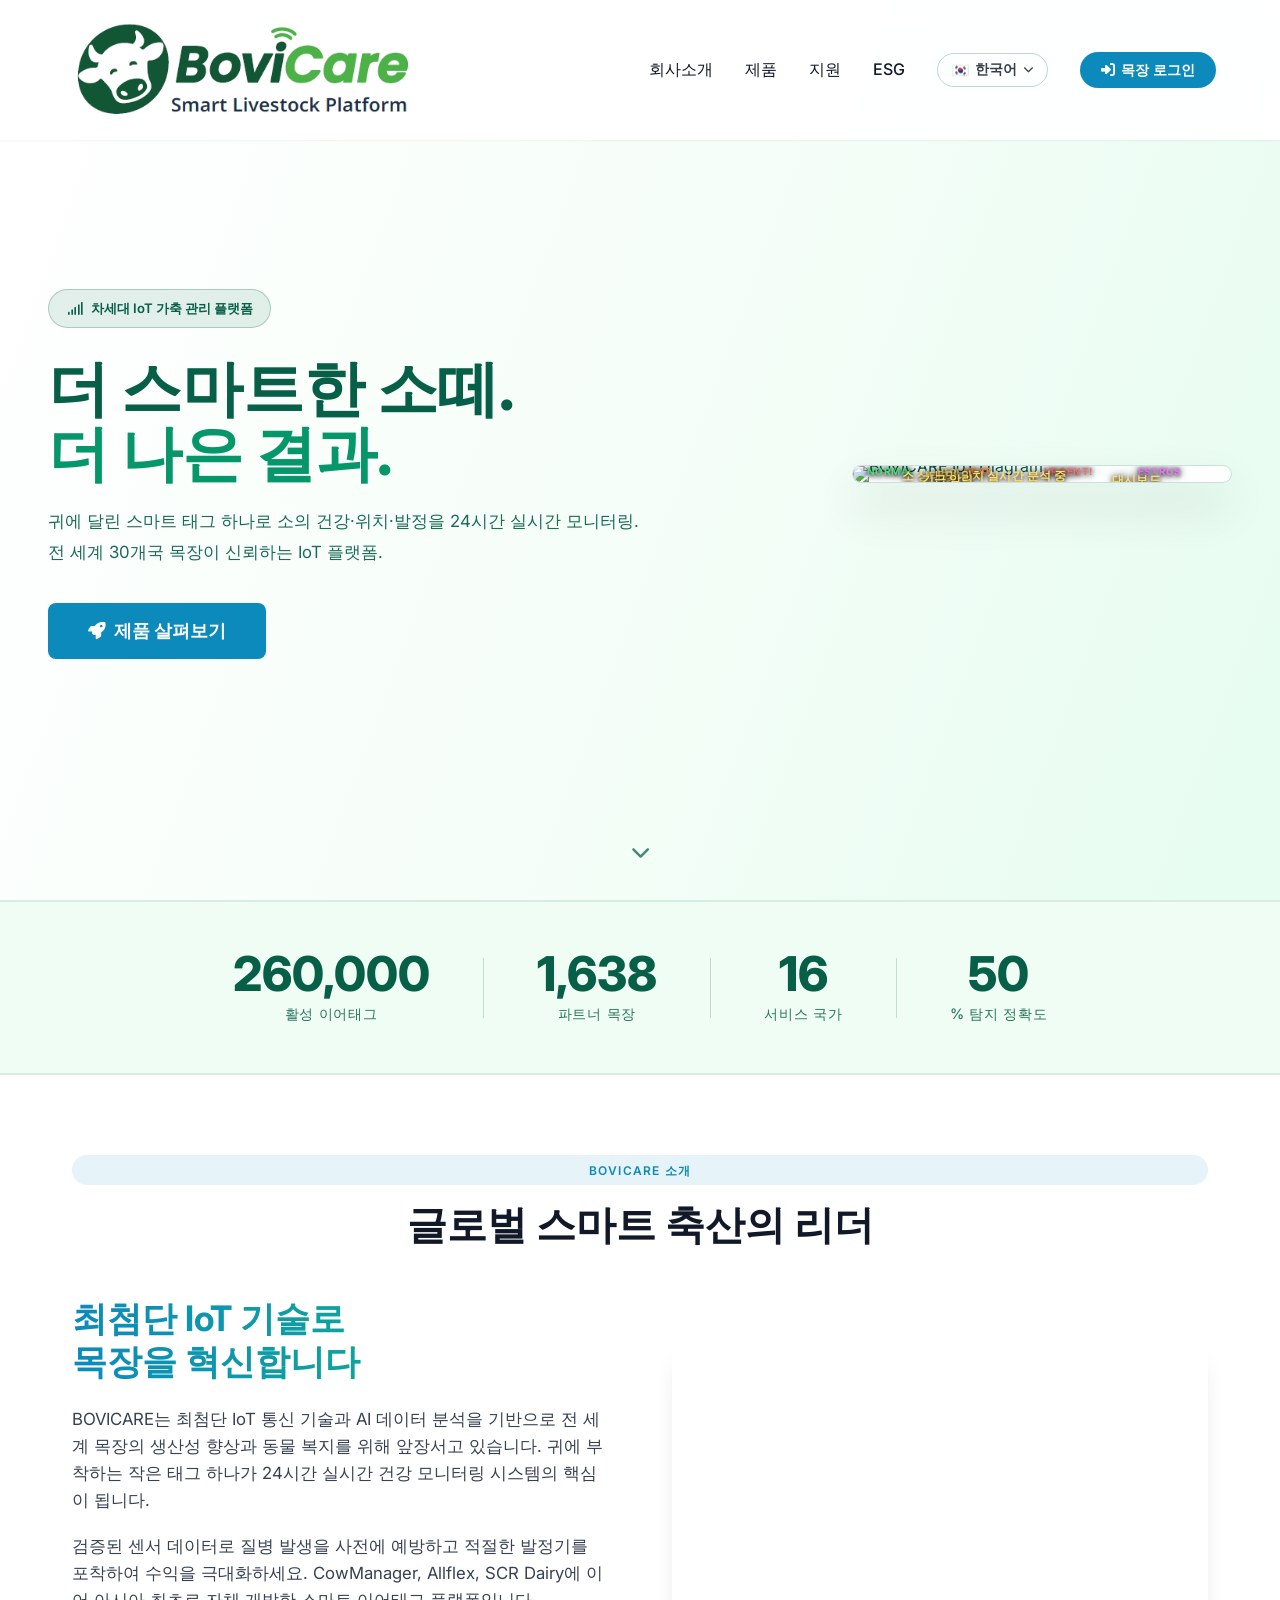
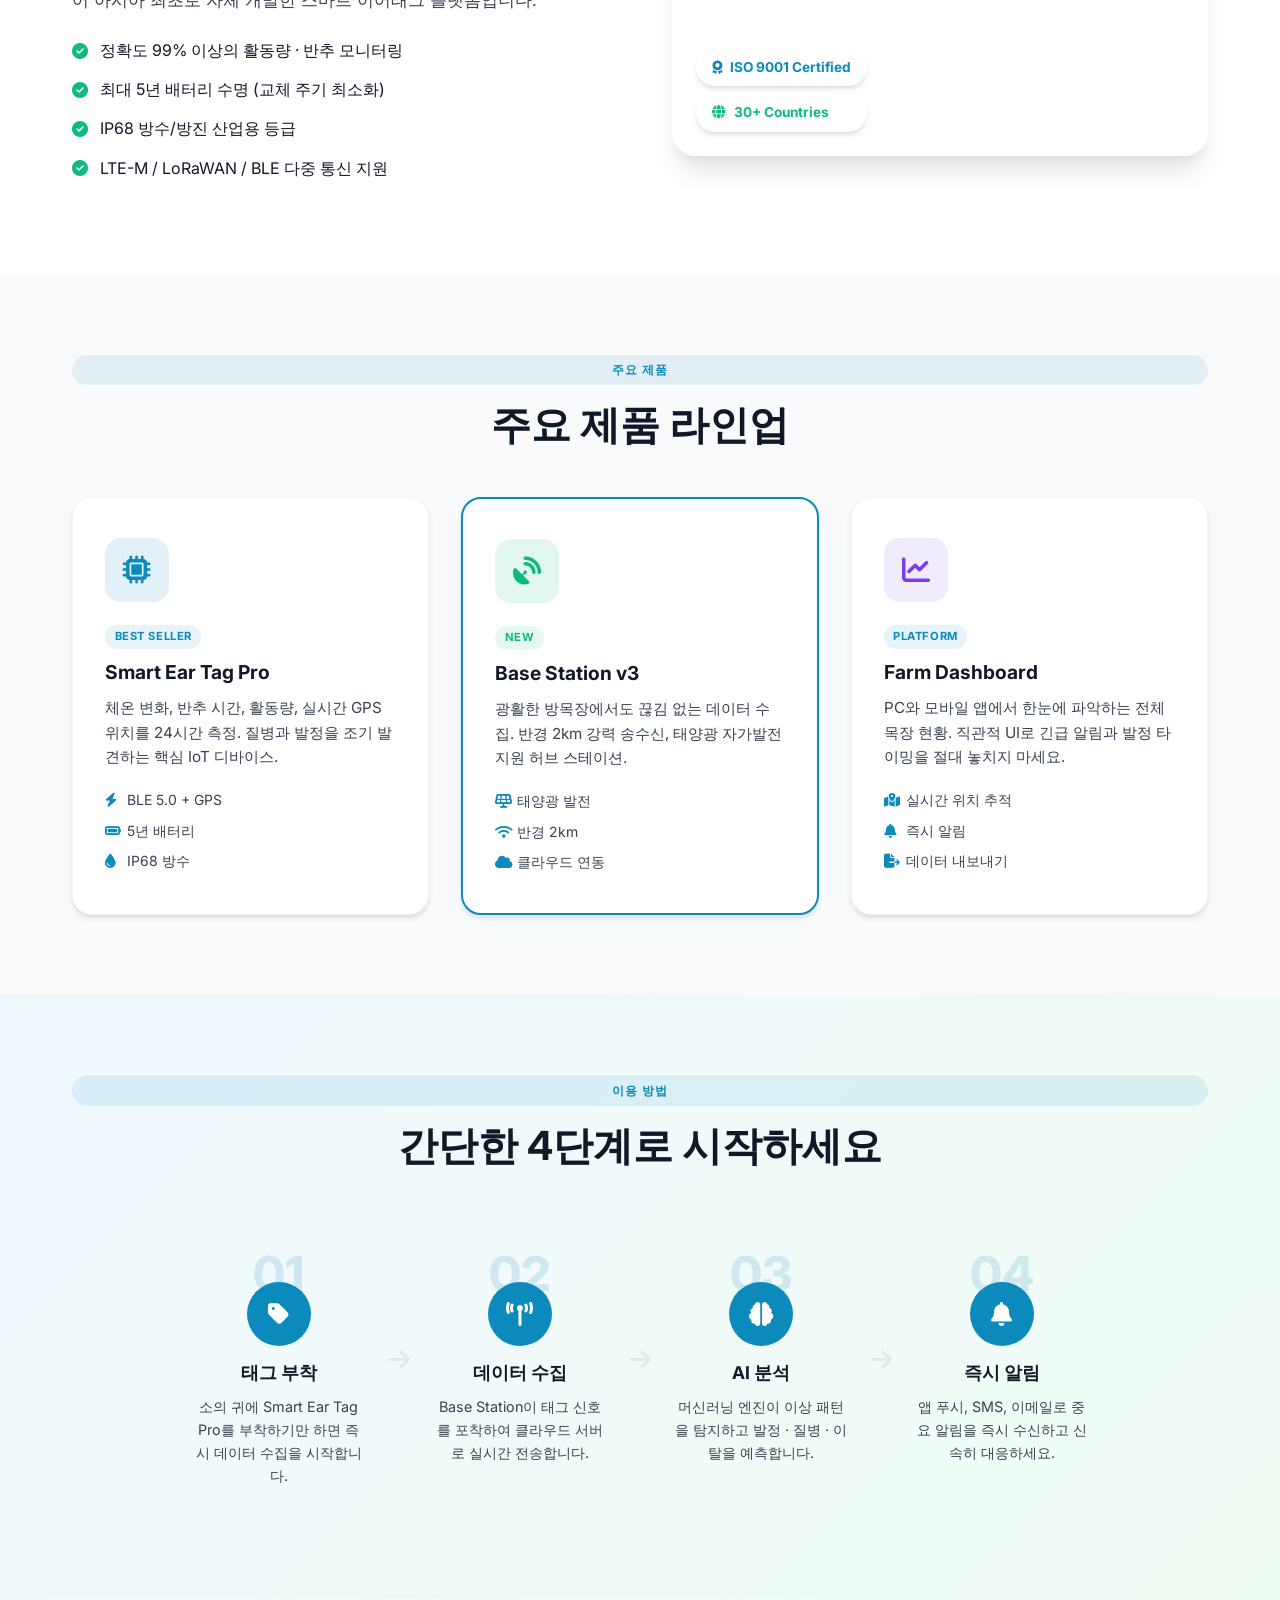
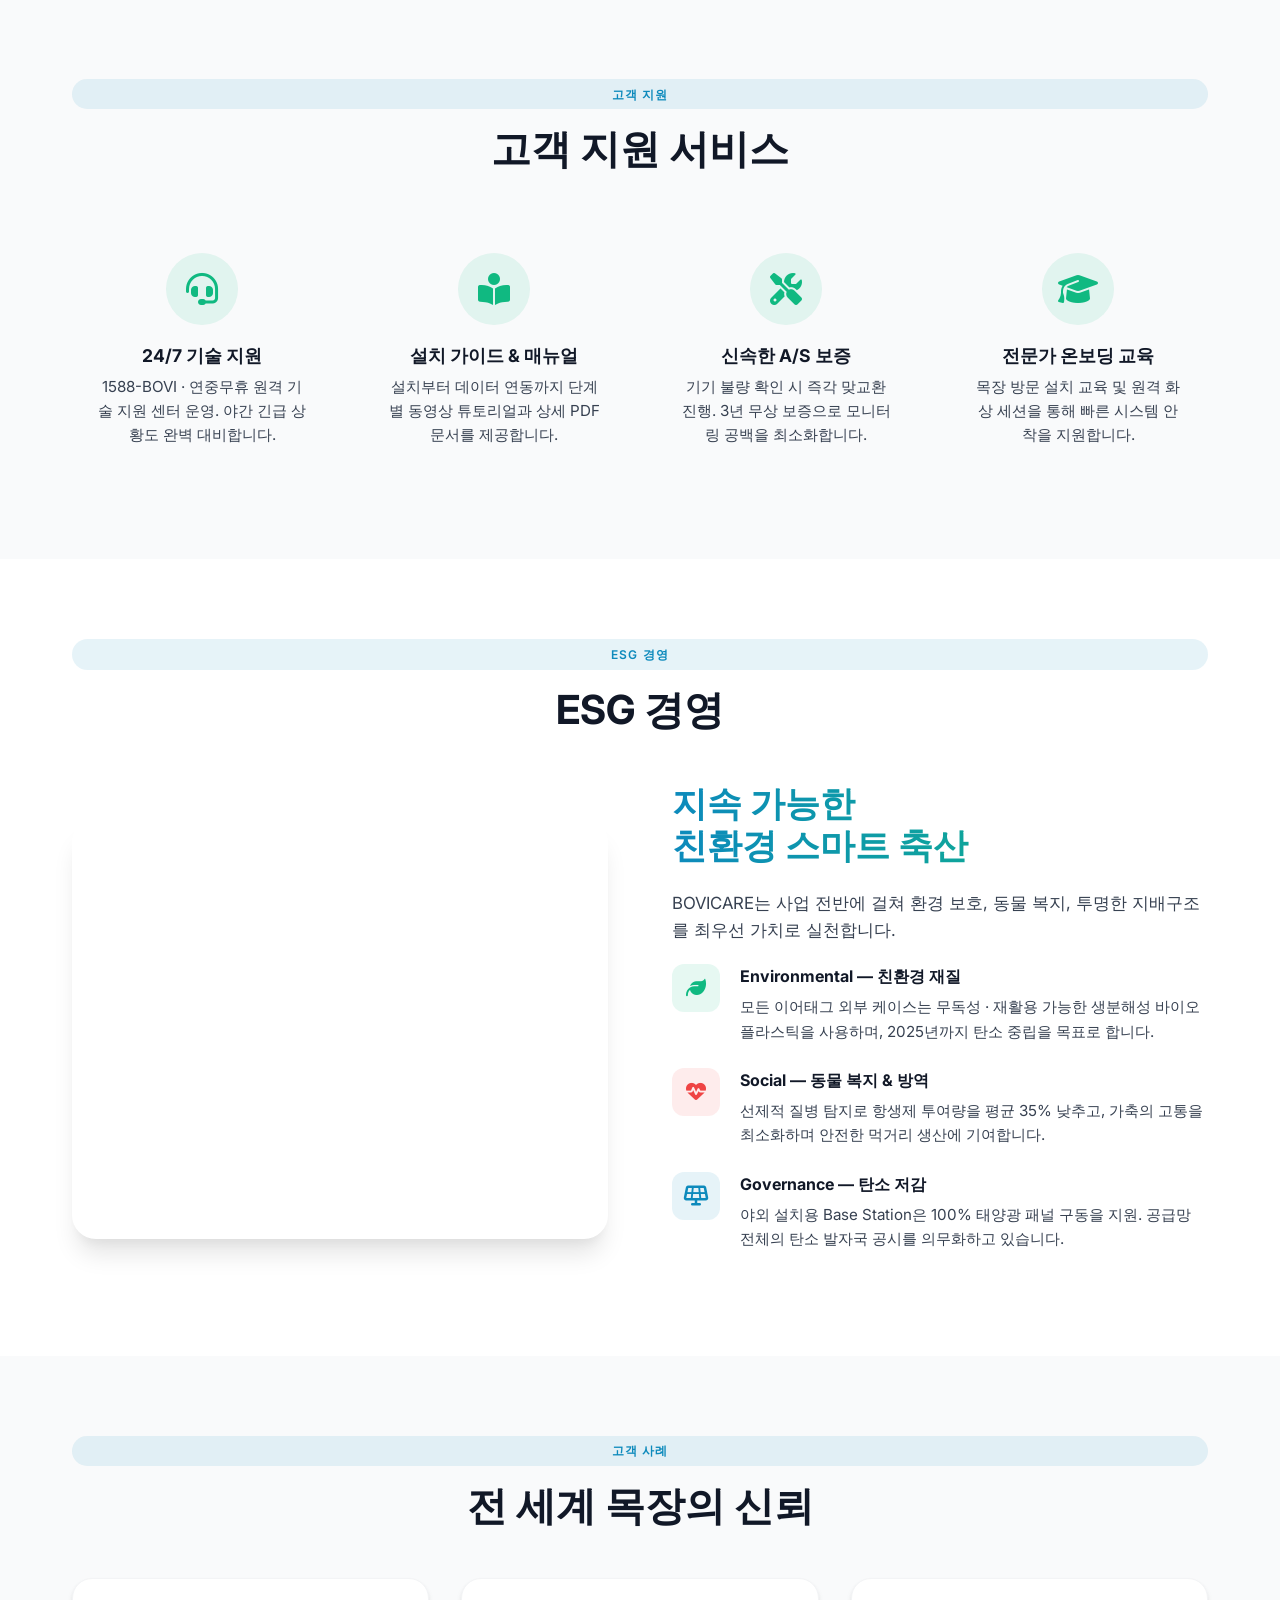
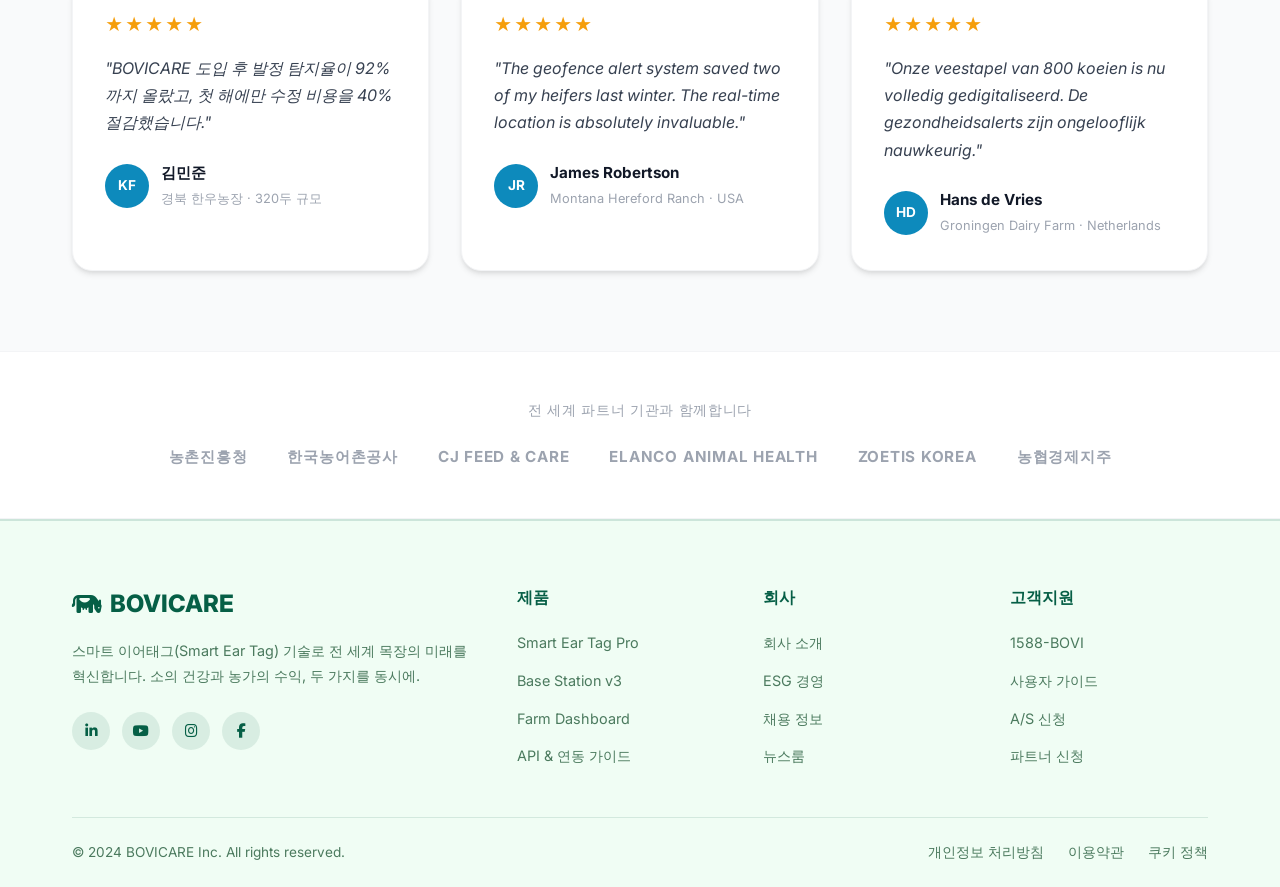
==== commit 4412c90b: "feat: 새 이미지 적용 + NORMAL/HEAT/URGENT/ESTRUS 다국어 오버레이 + 패널 축소(507→380px)" ====
--- a/index.html
+++ b/index.html
@@ -64,7 +64,11 @@
                     <div class="iot-img-wrap">
                         <img src="cow image1.png" alt="BOVICARE IoT Diagram" class="iot-full-img">
                         <div class="iot-overlay">
-                            <span class="iol-card iol-base"   data-i18n="iot.base.range">2.4km 범위</span>
+                            <span class="iol-status iol-normal" data-i18n="iot.status.normal">NORMAL</span>
+                            <span class="iol-status iol-heat"   data-i18n="iot.status.heat">HEAT</span>
+                            <span class="iol-status iol-urgent" data-i18n="iot.status.urgent">URGENT!</span>
+                            <span class="iol-status iol-estrus" data-i18n="iot.status.estrus">ESTRUS</span>
+                            <span class="iol-card iol-base"   data-i18n="iot.base.range">범위</span>
                             <span class="iol-card iol-cloud"  data-i18n="iot.cloud.status">소 상태 및 위치 실시간 분석 중</span>
                             <span class="iol-card iol-mobile" data-i18n="iot.mobile.sub">긴급 알림</span>
                             <span class="iol-card iol-tablet" data-i18n="iot.tablet.sub">대시보드</span>
--- a/css/style.css
+++ b/css/style.css
@@ -212,7 +212,7 @@
    IoT Diagram Panel (right side of hero)
    ════════════════════════════════════════ */
 .hero-iot-panel {
-    flex: 0 0 507px; width: 507px;
+    flex: 0 0 380px; width: 380px;
     animation: fadeInUp 1.1s ease 0.25s both;
 }
 
@@ -245,22 +245,37 @@
     border-radius: 20px;
 }
 
+/* Cow status labels (NORMAL/HEAT/URGENT/ESTRUS) */
+.iol-status {
+    position: absolute;
+    font-size: 0.62rem;
+    font-weight: 700;
+    letter-spacing: 0.06em;
+    white-space: nowrap;
+    transform: translateX(-50%);
+    text-shadow: 0 1px 4px rgba(0,0,0,0.95), 0 0 8px rgba(0,0,0,0.8);
+}
+.iol-normal { top: 34%; left: 10%;  color: #4ade80; }
+.iol-heat   { top: 34%; left: 33%;  color: #fb923c; }
+.iol-urgent { top: 34%; left: 57%;  color: #f87171; }
+.iol-estrus { top: 34%; left: 81%;  color: #e879f9; }
+
 /* Translatable card sub-texts */
 .iol-card {
     position: absolute;
     font-size: 0.72rem;
-    font-weight: 500;
+    font-weight: 600;
     letter-spacing: 0.01em;
     white-space: nowrap;
-    color: rgba(195, 220, 215, 0.90);
-    background: rgba(8, 22, 20, 0.72);
-    padding: 0.07rem 0.38rem;
-    border-radius: 4px;
-}
-.iol-base   { top: 48.5%; left: 17.5%; }
-.iol-cloud  { top: 66.2%; left: 17.5%; }
-.iol-mobile { top: 90.5%; left: 25%;   transform: translateX(-50%); }
-.iol-tablet { top: 90.5%; left: 75%;   transform: translateX(-50%); }
+    color: #FFE066;
+    background: none;
+    padding: 0;
+    text-shadow: 0 1px 4px rgba(0,0,0,0.9), 0 0 8px rgba(0,0,0,0.7);
+}
+.iol-base   { top: 49.5%; left: 22%; }
+.iol-cloud  { top: 61%;   left: 13%; }
+.iol-mobile { top: 89%;   left: 25%; transform: translateX(-50%); }
+.iol-tablet { top: 89%;   left: 75%; transform: translateX(-50%); }
 
 /* Card header bar */
 .iot-card-header {
@@ -408,11 +423,11 @@
 /* ── Hero Responsive ── */
 @media (max-width: 1200px) {
     .hero-flex-wrap { padding: 0 2rem; gap: 2.5rem; }
-    .hero-iot-panel { flex: 0 0 450px; width: 450px; }
+    .hero-iot-panel { flex: 0 0 340px; width: 340px; }
     .hero-content h1 { font-size: 3.2rem; }
 }
 @media (max-width: 1080px) {
-    .hero-iot-panel { flex: 0 0 400px; width: 400px; }
+    .hero-iot-panel { flex: 0 0 300px; width: 300px; }
     .hero-content h1 { font-size: 2.9rem; }
 }
 @media (max-width: 860px) {
@@ -420,7 +435,7 @@
     .hero-flex-wrap { flex-direction: column; align-items: center; text-align: center; padding: 0 1.5rem; }
     .hero-content { order: 1; }
     .hero-cta { justify-content: center; }
-    .hero-iot-panel { flex: none; width: 100%; max-width: 560px; order: 2; }
+    .hero-iot-panel { flex: none; width: 100%; max-width: 420px; order: 2; }
     .hero-content h1 { font-size: 2.6rem; }
 }
 @media (max-width: 480px) {
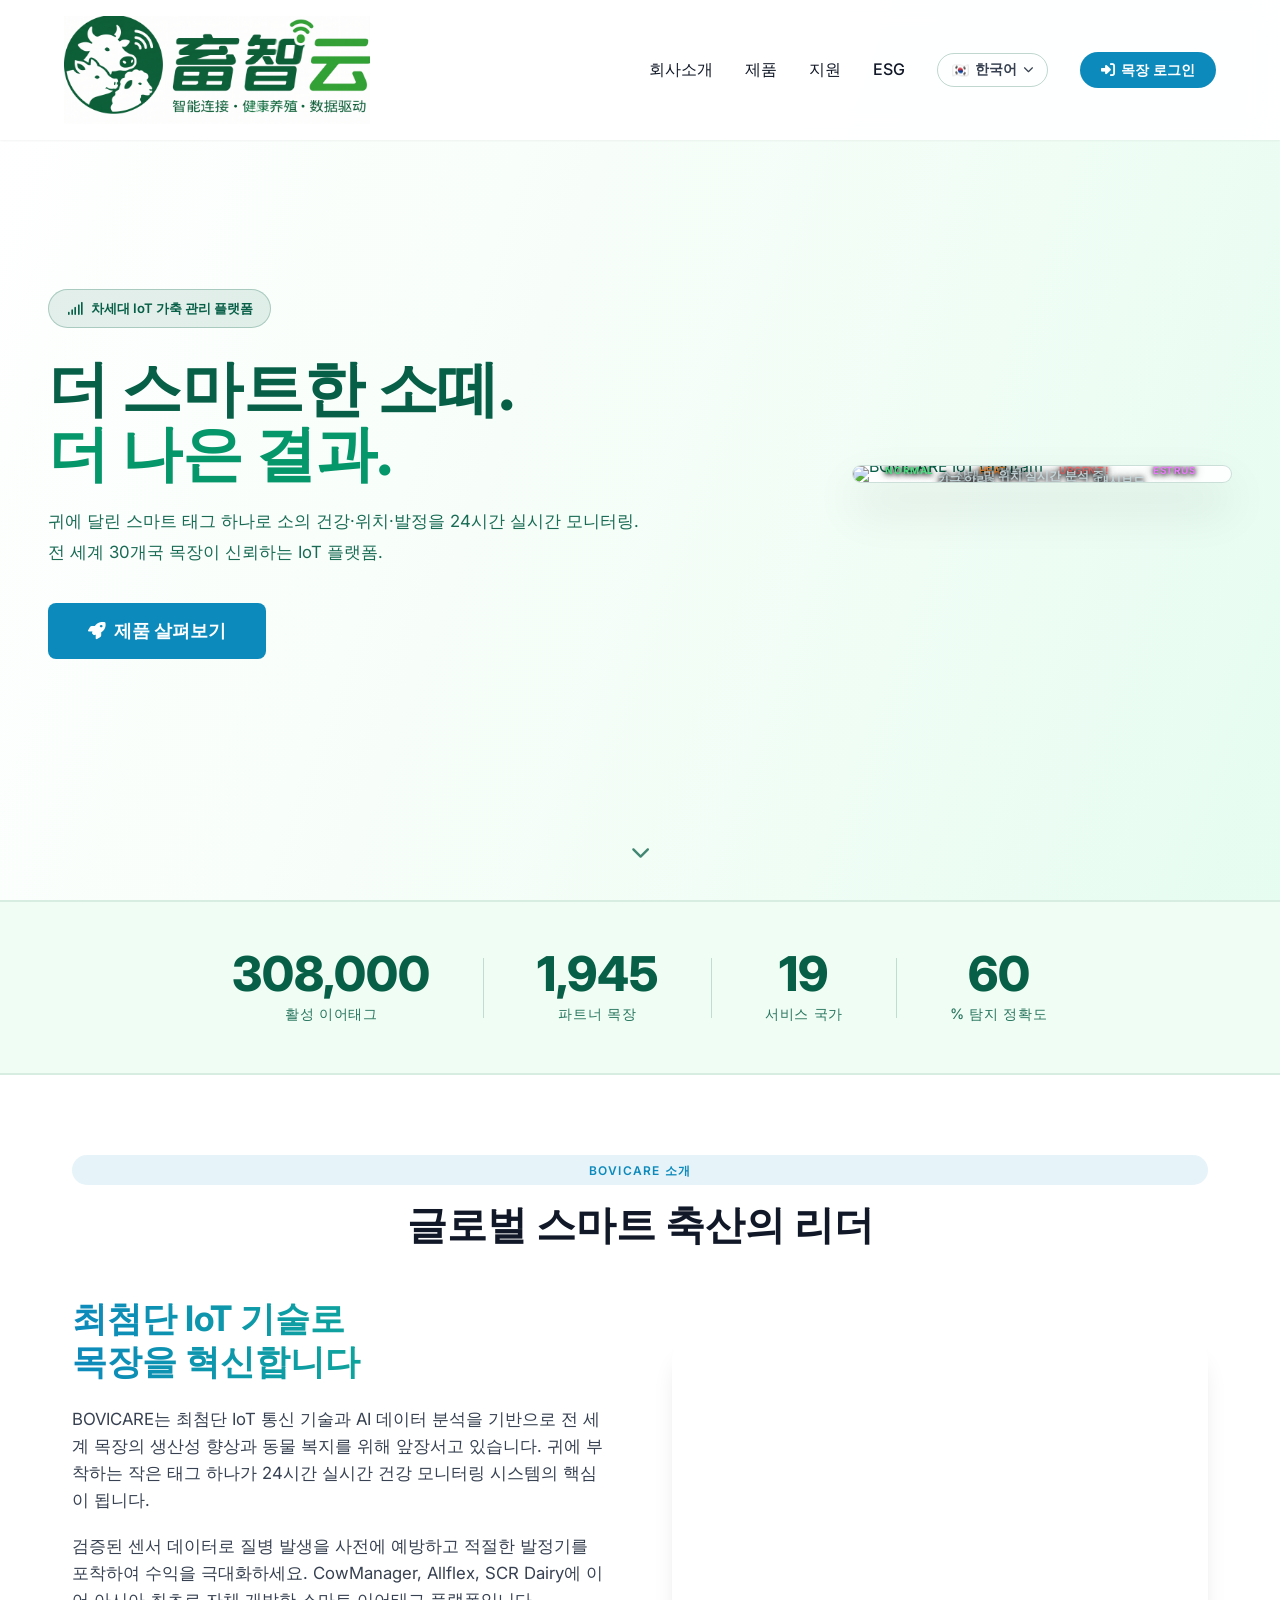
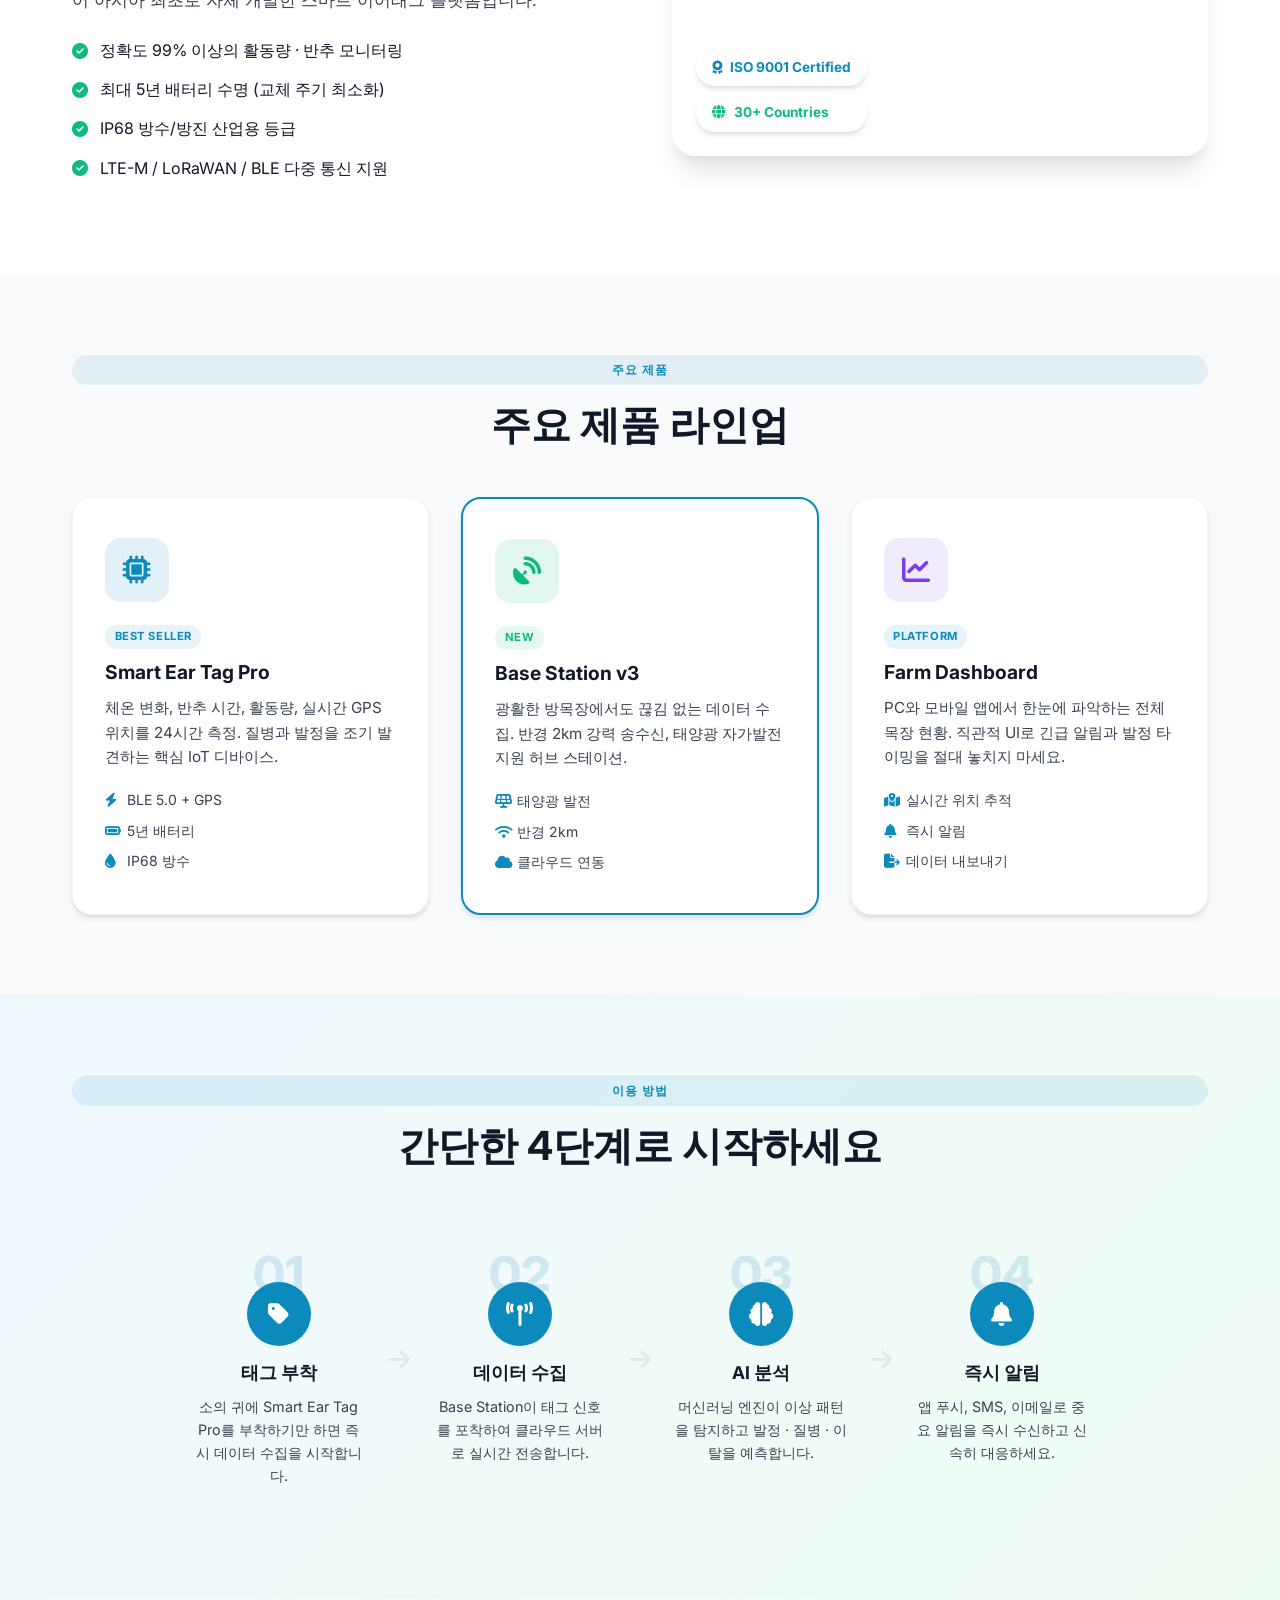
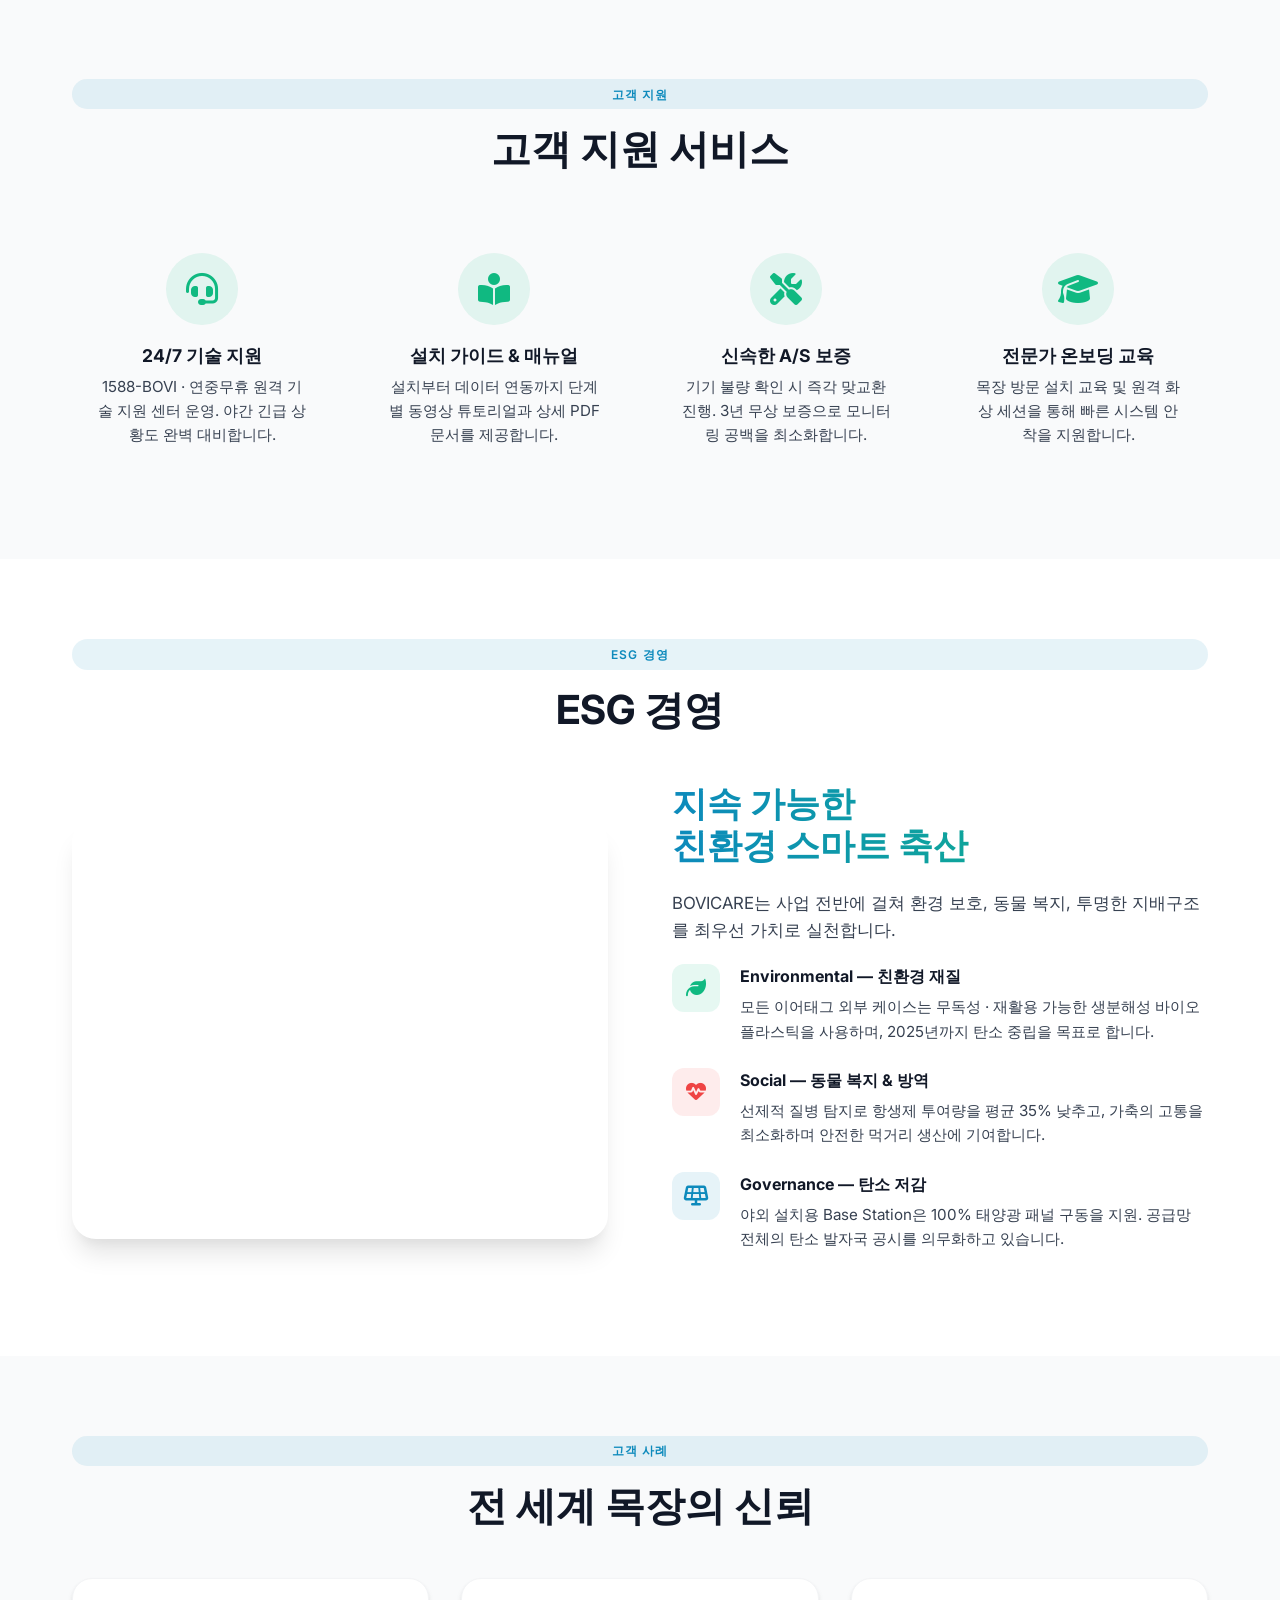
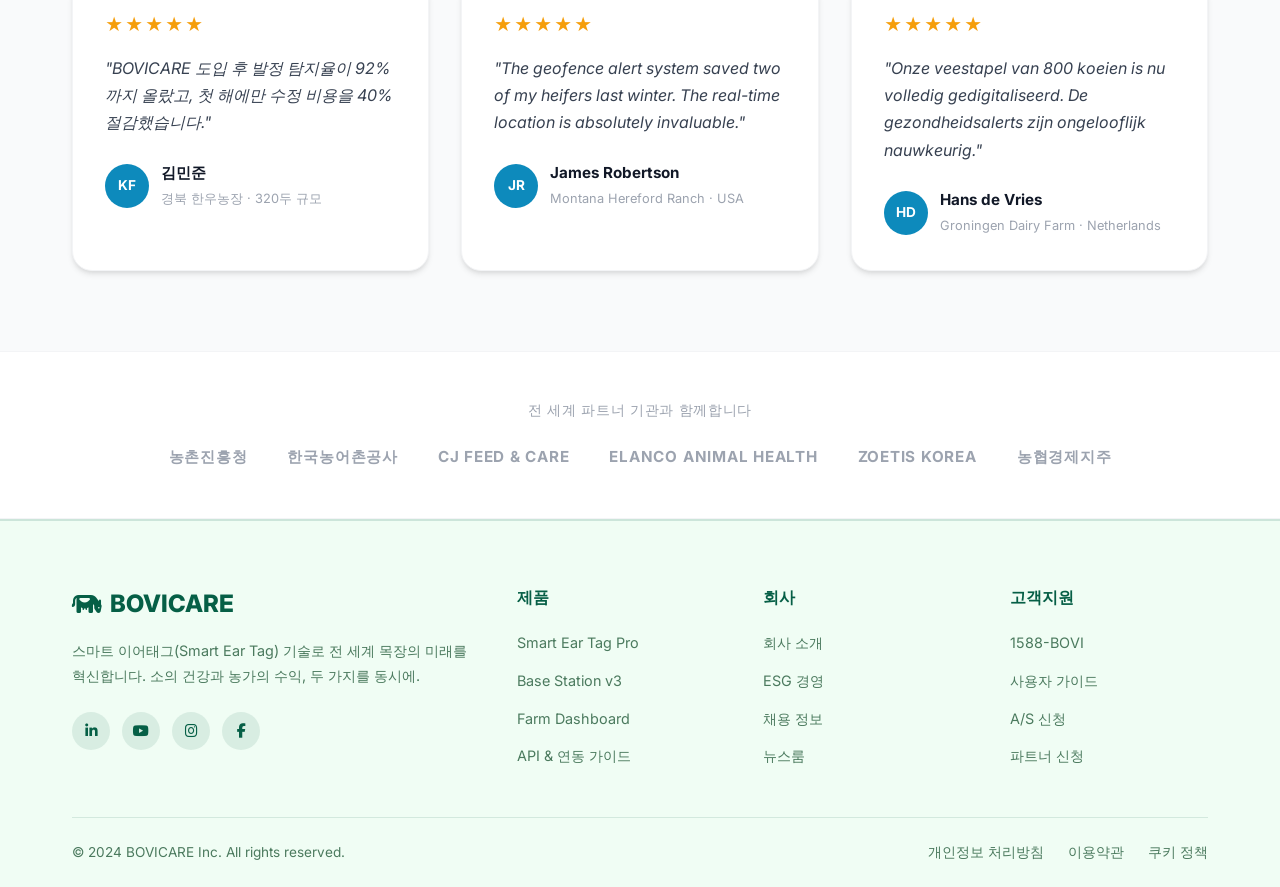
==== commit 9ba4889b: "feat: Open Graph / Twitter Card 메타태그 추가 (카카오톡 미리보기)" ====
--- a/index.html
+++ b/index.html
@@ -4,6 +4,17 @@
     <meta charset="UTF-8">
     <meta name="viewport" content="width=device-width, initial-scale=1.0">
     <title>BOVICARE - Smart Ear Tag for Cattle</title>
+    <!-- Open Graph -->
+    <meta property="og:title" content="BOVICARE - Smart Ear Tag for Cattle" />
+    <meta property="og:description" content="차세대 IoT 스마트 이표 축산 관리 플랫폼" />
+    <meta property="og:image" content="https://product-builder-g1.pages.dev/bovicare-logo.png" />
+    <meta property="og:image:width" content="1200" />
+    <meta property="og:image:height" content="630" />
+    <meta property="og:url" content="https://product-builder-g1.pages.dev" />
+    <meta property="og:type" content="website" />
+    <!-- 카카오톡 추가 권장 -->
+    <meta name="twitter:card" content="summary_large_image" />
+    <meta name="twitter:image" content="https://product-builder-g1.pages.dev/bovicare-logo.png" />
     <link rel="stylesheet" href="css/style.css">
     <link href="https://fonts.googleapis.com/css2?family=Inter:wght@300;400;500;600;700;800&display=swap" rel="stylesheet">
     <link rel="stylesheet" href="https://cdnjs.cloudflare.com/ajax/libs/font-awesome/6.4.0/css/all.min.css">
--- a/css/style.css
+++ b/css/style.css
@@ -255,10 +255,10 @@
     transform: translateX(-50%);
     text-shadow: 0 1px 4px rgba(0,0,0,0.95), 0 0 8px rgba(0,0,0,0.8);
 }
-.iol-normal { top: 34%; left: 10%;  color: #4ade80; }
-.iol-heat   { top: 34%; left: 33%;  color: #fb923c; }
-.iol-urgent { top: 34%; left: 57%;  color: #f87171; }
-.iol-estrus { top: 34%; left: 81%;  color: #e879f9; }
+.iol-normal { top: 25%; left: 15%;  color: #4ade80; }
+.iol-heat   { top: 25%; left: 37%;  color: #fb923c; }
+.iol-urgent { top: 25%; left: 61%;  color: #f87171; }
+.iol-estrus { top: 25%; left: 85%;  color: #e879f9; }
 
 /* Translatable card sub-texts */
 .iol-card {
@@ -267,15 +267,15 @@
     font-weight: 600;
     letter-spacing: 0.01em;
     white-space: nowrap;
-    color: #FFE066;
+    color: rgba(200, 218, 222, 0.92);
     background: none;
     padding: 0;
     text-shadow: 0 1px 4px rgba(0,0,0,0.9), 0 0 8px rgba(0,0,0,0.7);
 }
-.iol-base   { top: 49.5%; left: 22%; }
-.iol-cloud  { top: 61%;   left: 13%; }
-.iol-mobile { top: 89%;   left: 25%; transform: translateX(-50%); }
-.iol-tablet { top: 89%;   left: 75%; transform: translateX(-50%); }
+.iol-base   { top: 45%;  left: 39%; }
+.iol-cloud  { top: 63%;  left: 23%; }
+.iol-mobile { top: 91%;  left: 29%; transform: translateX(-50%); }
+.iol-tablet { top: 91%;  left: 71%; transform: translateX(-50%); }
 
 /* Card header bar */
 .iot-card-header {
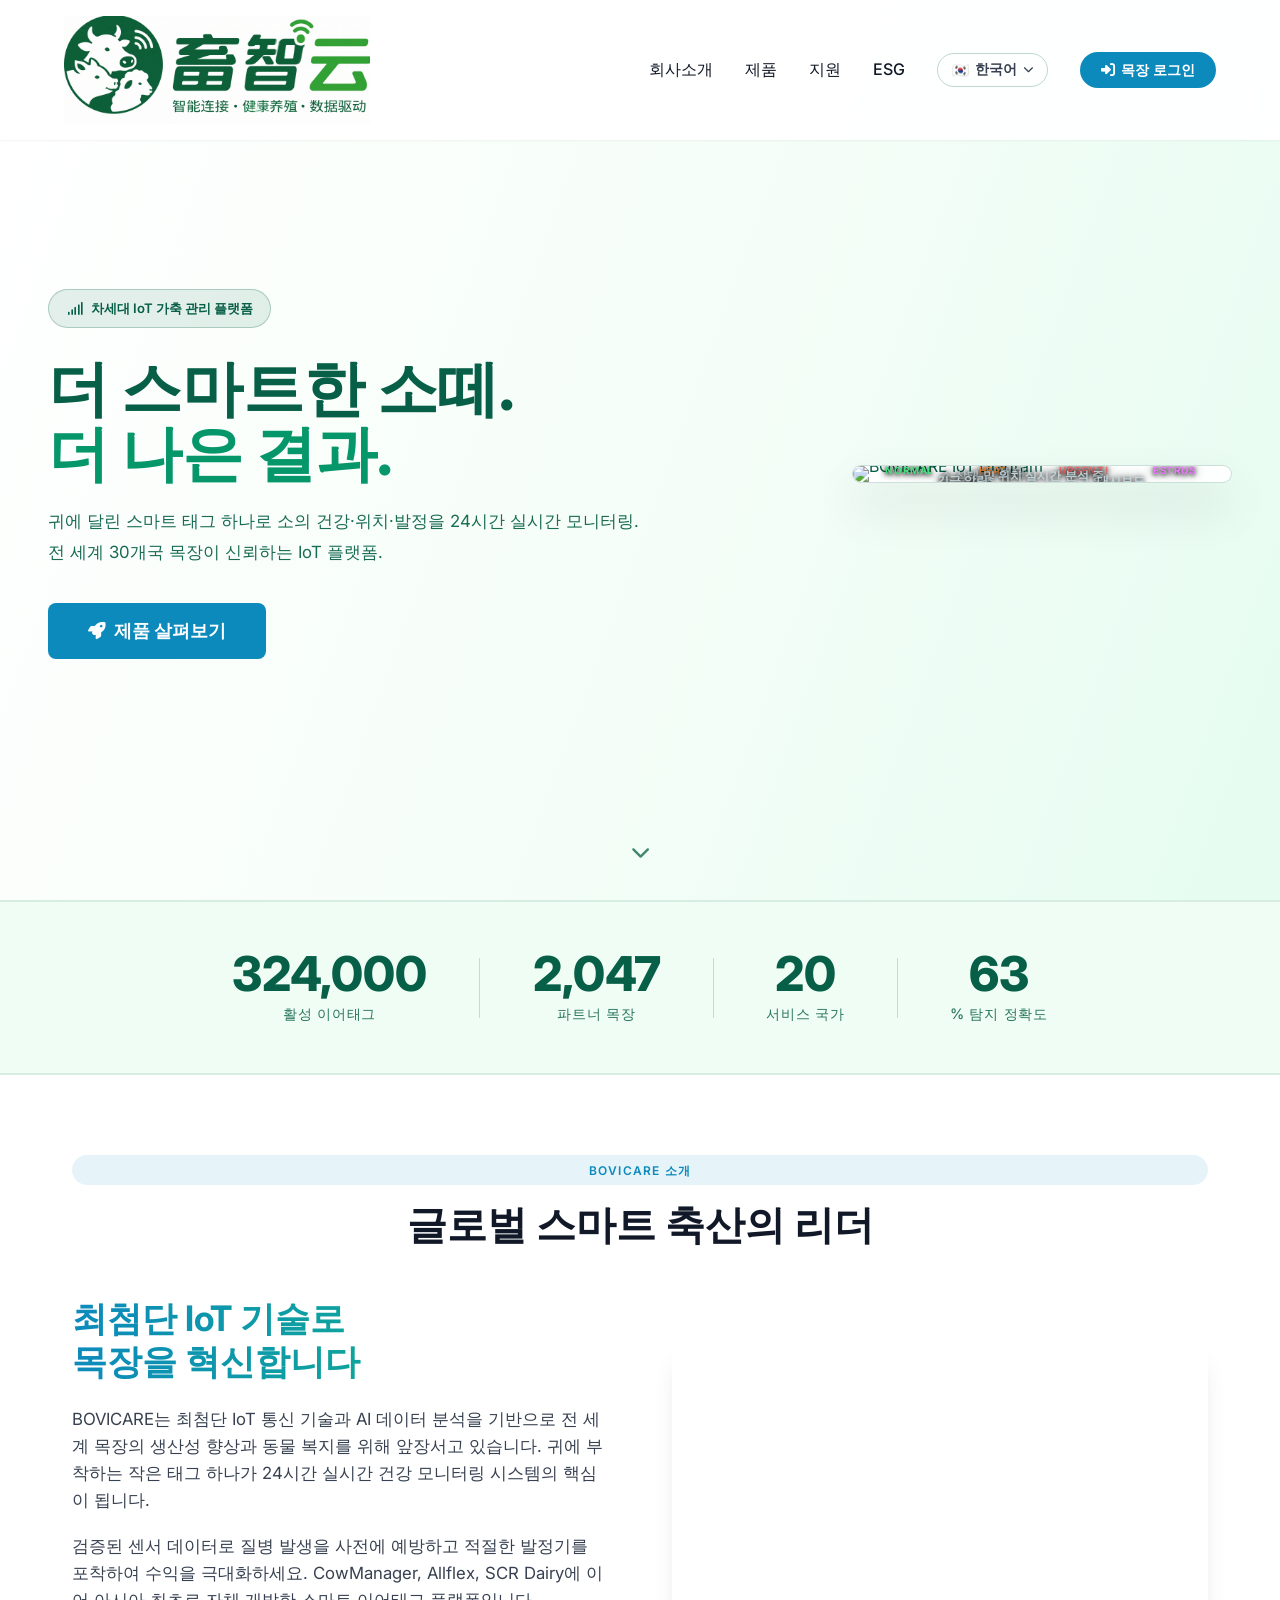
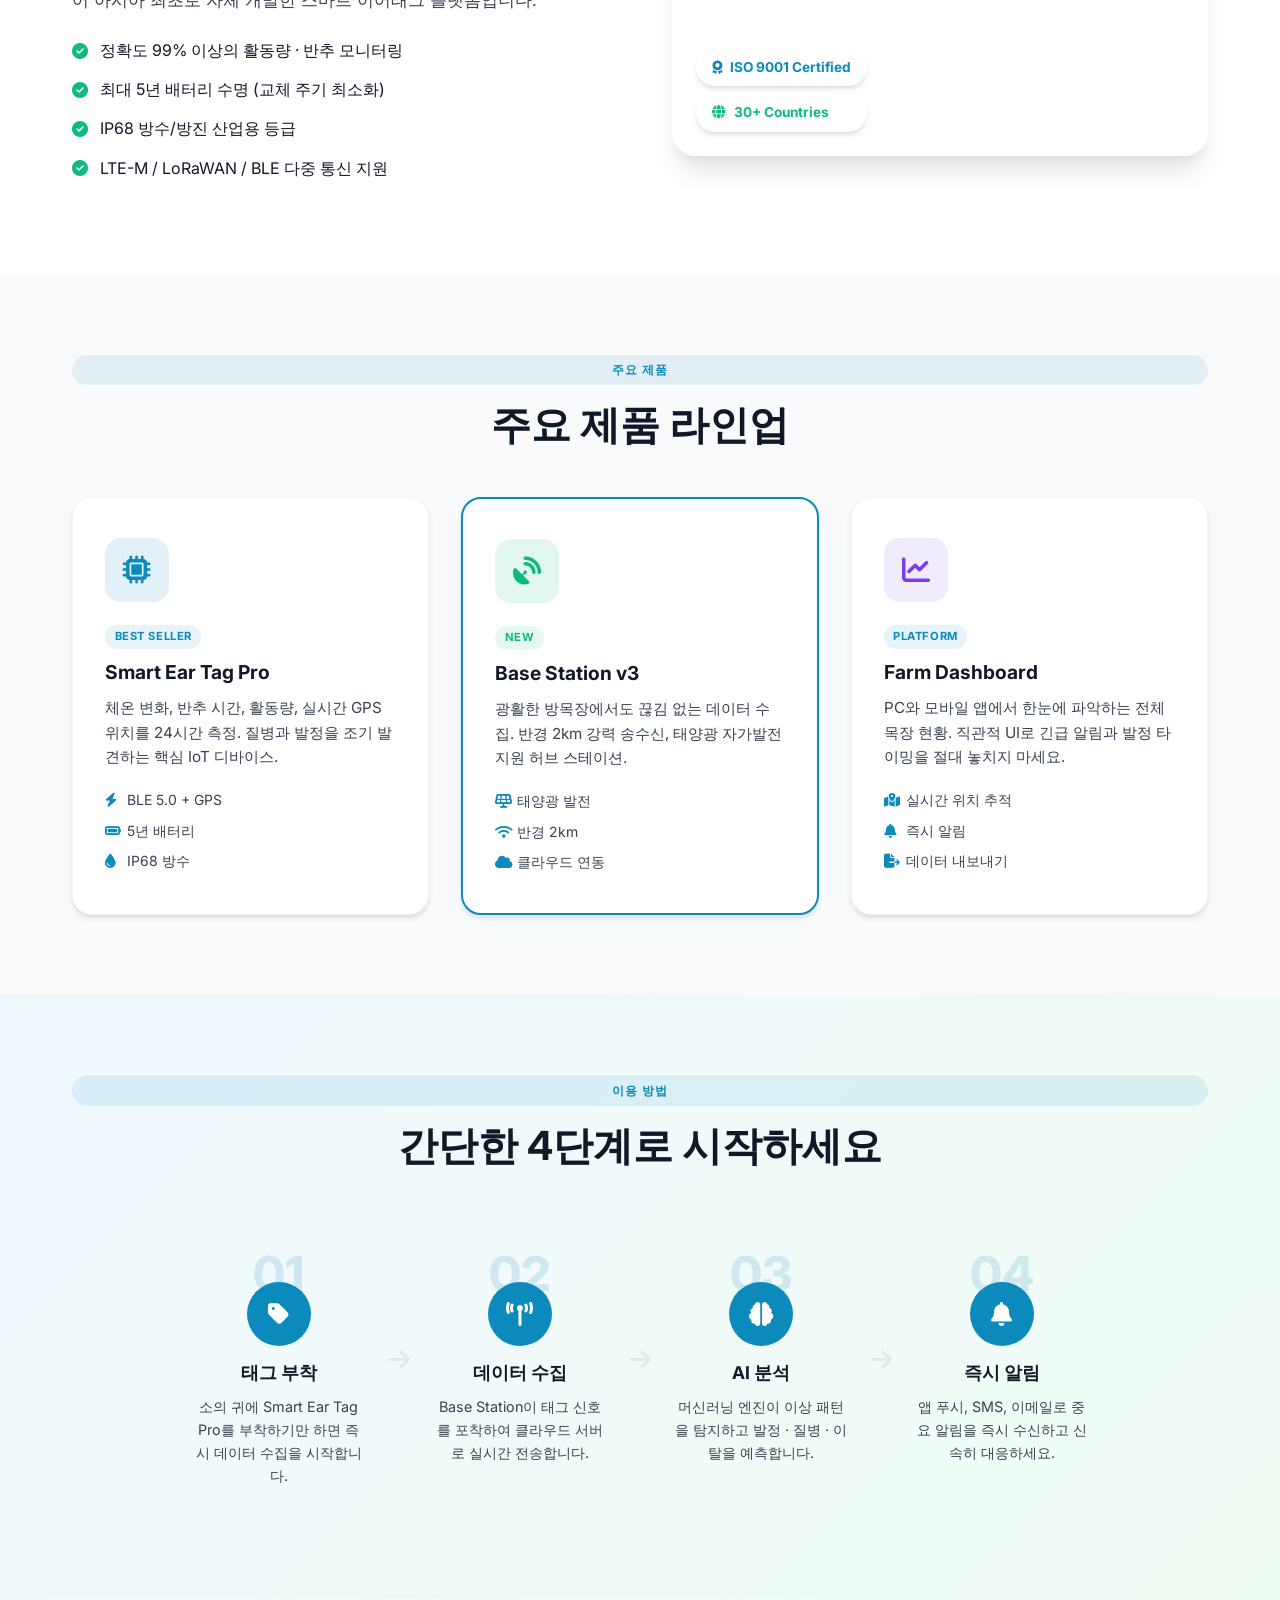
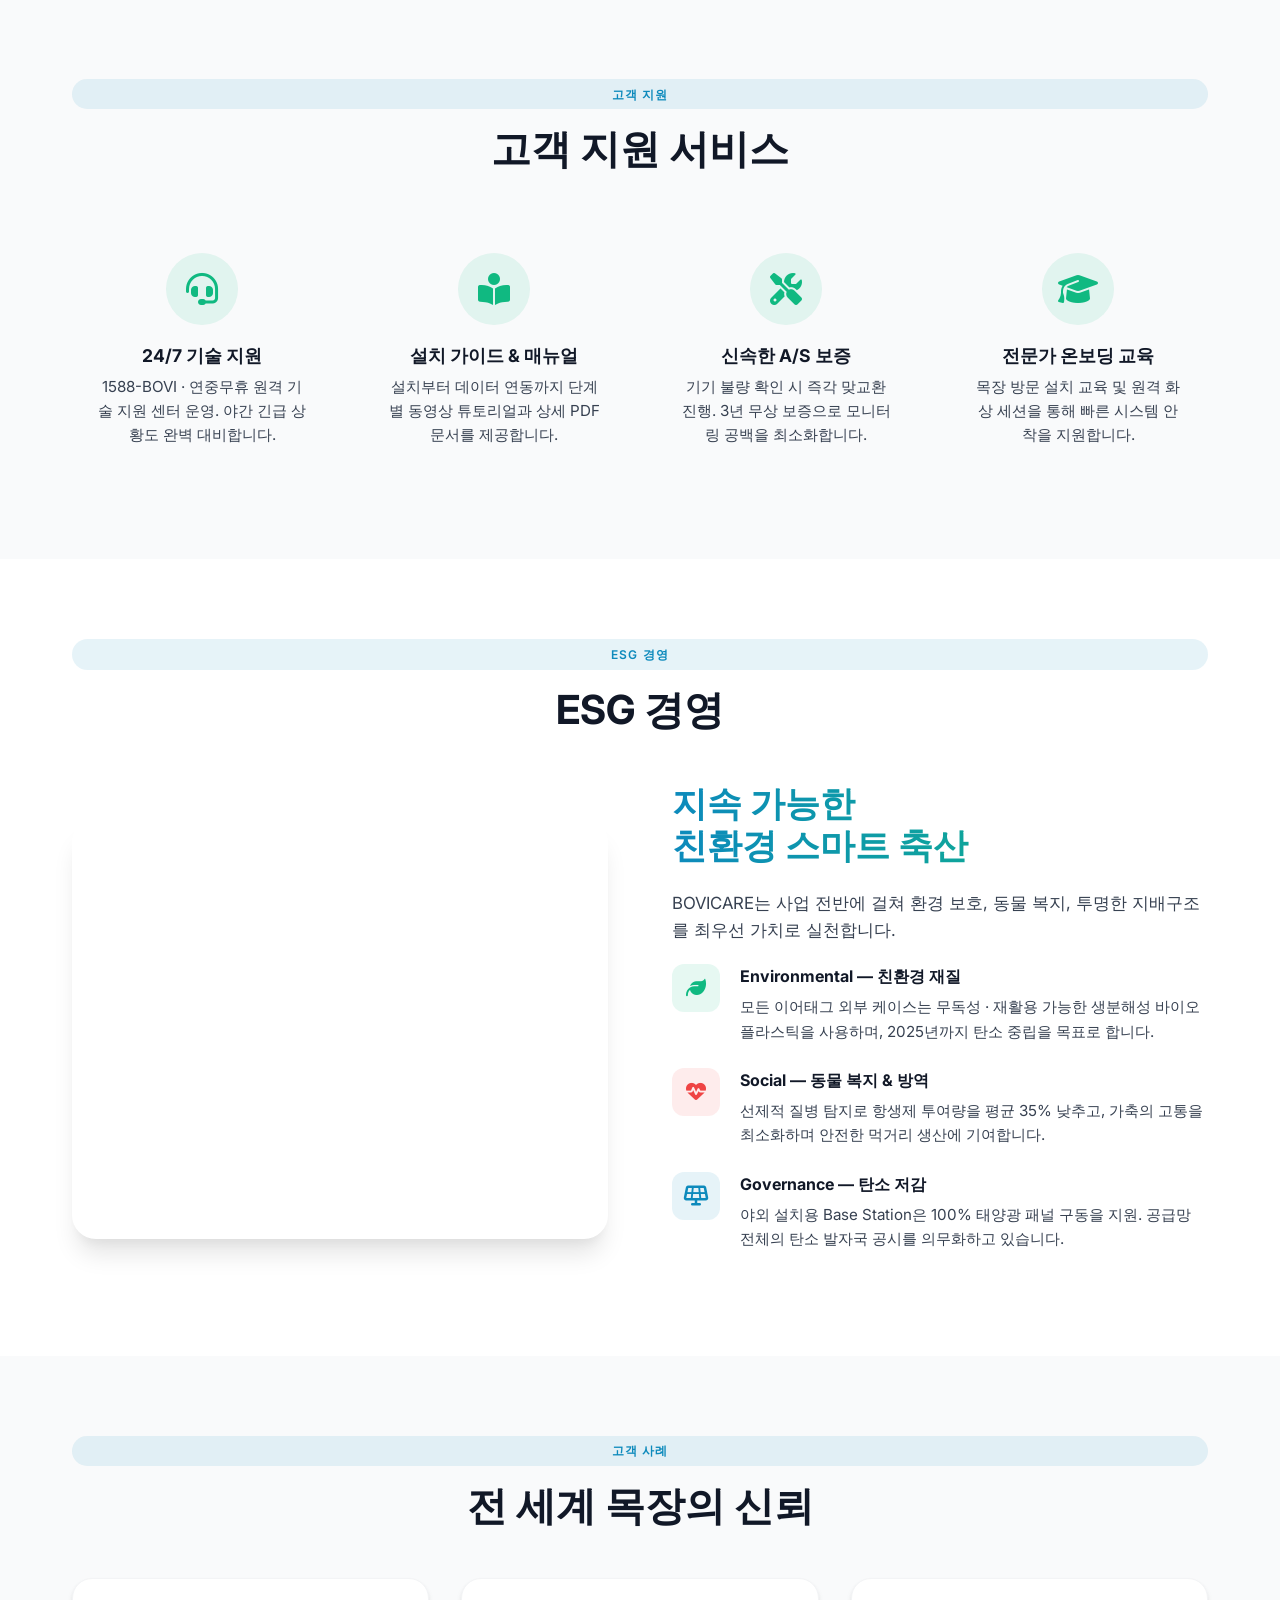
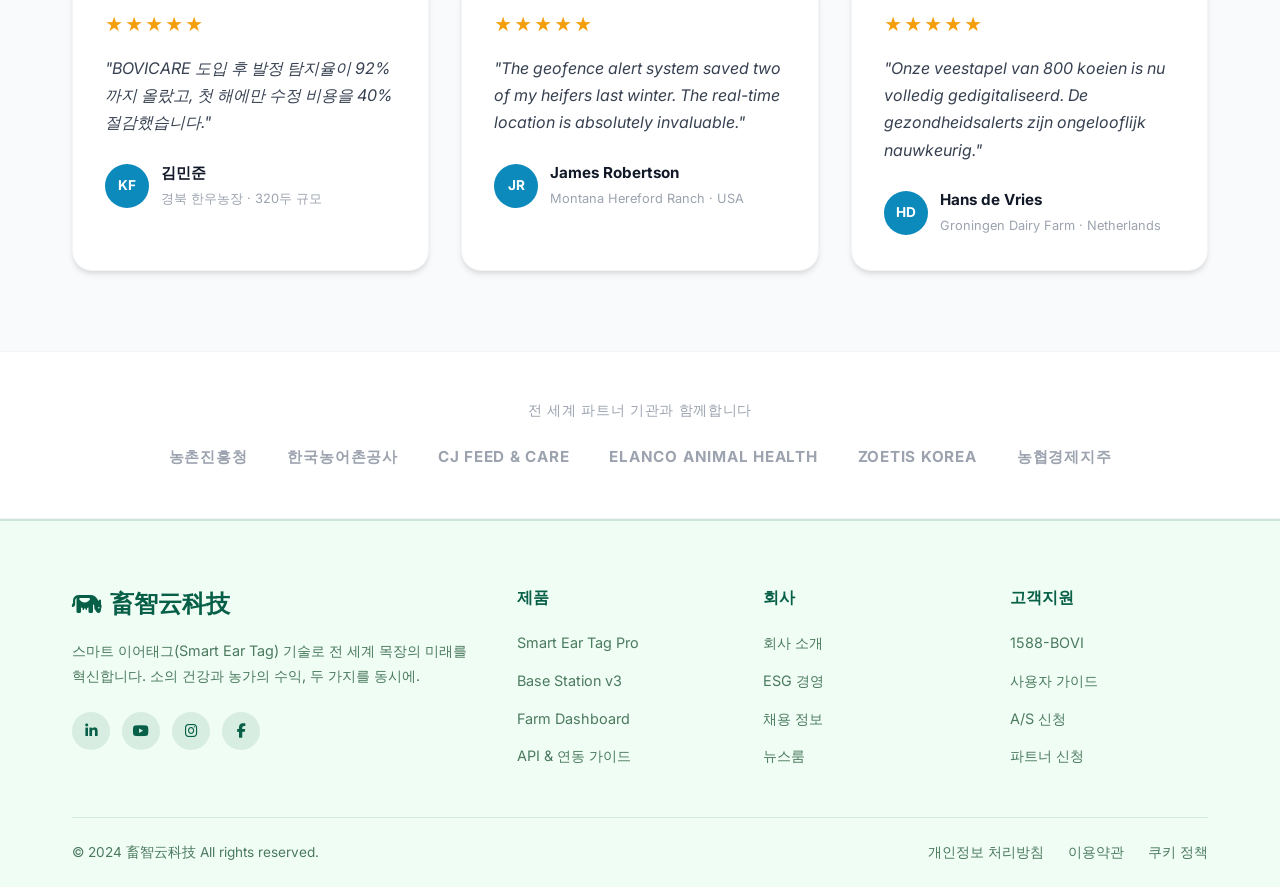
==== commit 4af39b3d: "feat: BOVICARE → 畜智云科技 브랜드명 변경 (푸터, 모달, 페이지타이틀, 5개 언어)" ====
--- a/index.html
+++ b/index.html
@@ -3,9 +3,9 @@
 <head>
     <meta charset="UTF-8">
     <meta name="viewport" content="width=device-width, initial-scale=1.0">
-    <title>BOVICARE - Smart Ear Tag for Cattle</title>
+    <title>畜智云科技 - Smart Ear Tag for Cattle</title>
     <!-- Open Graph -->
-    <meta property="og:title" content="BOVICARE - Smart Ear Tag for Cattle" />
+    <meta property="og:title" content="畜智云科技 - Smart Ear Tag for Cattle" />
     <meta property="og:description" content="차세대 IoT 스마트 이표 축산 관리 플랫폼" />
     <meta property="og:image" content="https://product-builder-g1.pages.dev/bovicare-logo.png" />
     <meta property="og:image:width" content="1200" />
@@ -411,7 +411,7 @@
         <div class="container">
             <div class="footer-grid">
                 <div class="footer-brand">
-                    <div class="footer-logo"><i class="fa-solid fa-cow"></i> BOVICARE</div>
+                    <div class="footer-logo"><i class="fa-solid fa-cow"></i> 畜智云科技</div>
                     <p data-i18n="footer.tagline">스마트 이어태그(Smart Ear Tag) 기술로 전 세계 목장의 미래를 혁신합니다. 소의 건강과 농가의 수익, 두 가지를 동시에.</p>
                     <div class="footer-social">
                         <a href="#" aria-label="LinkedIn"><i class="fa-brands fa-linkedin-in"></i></a>
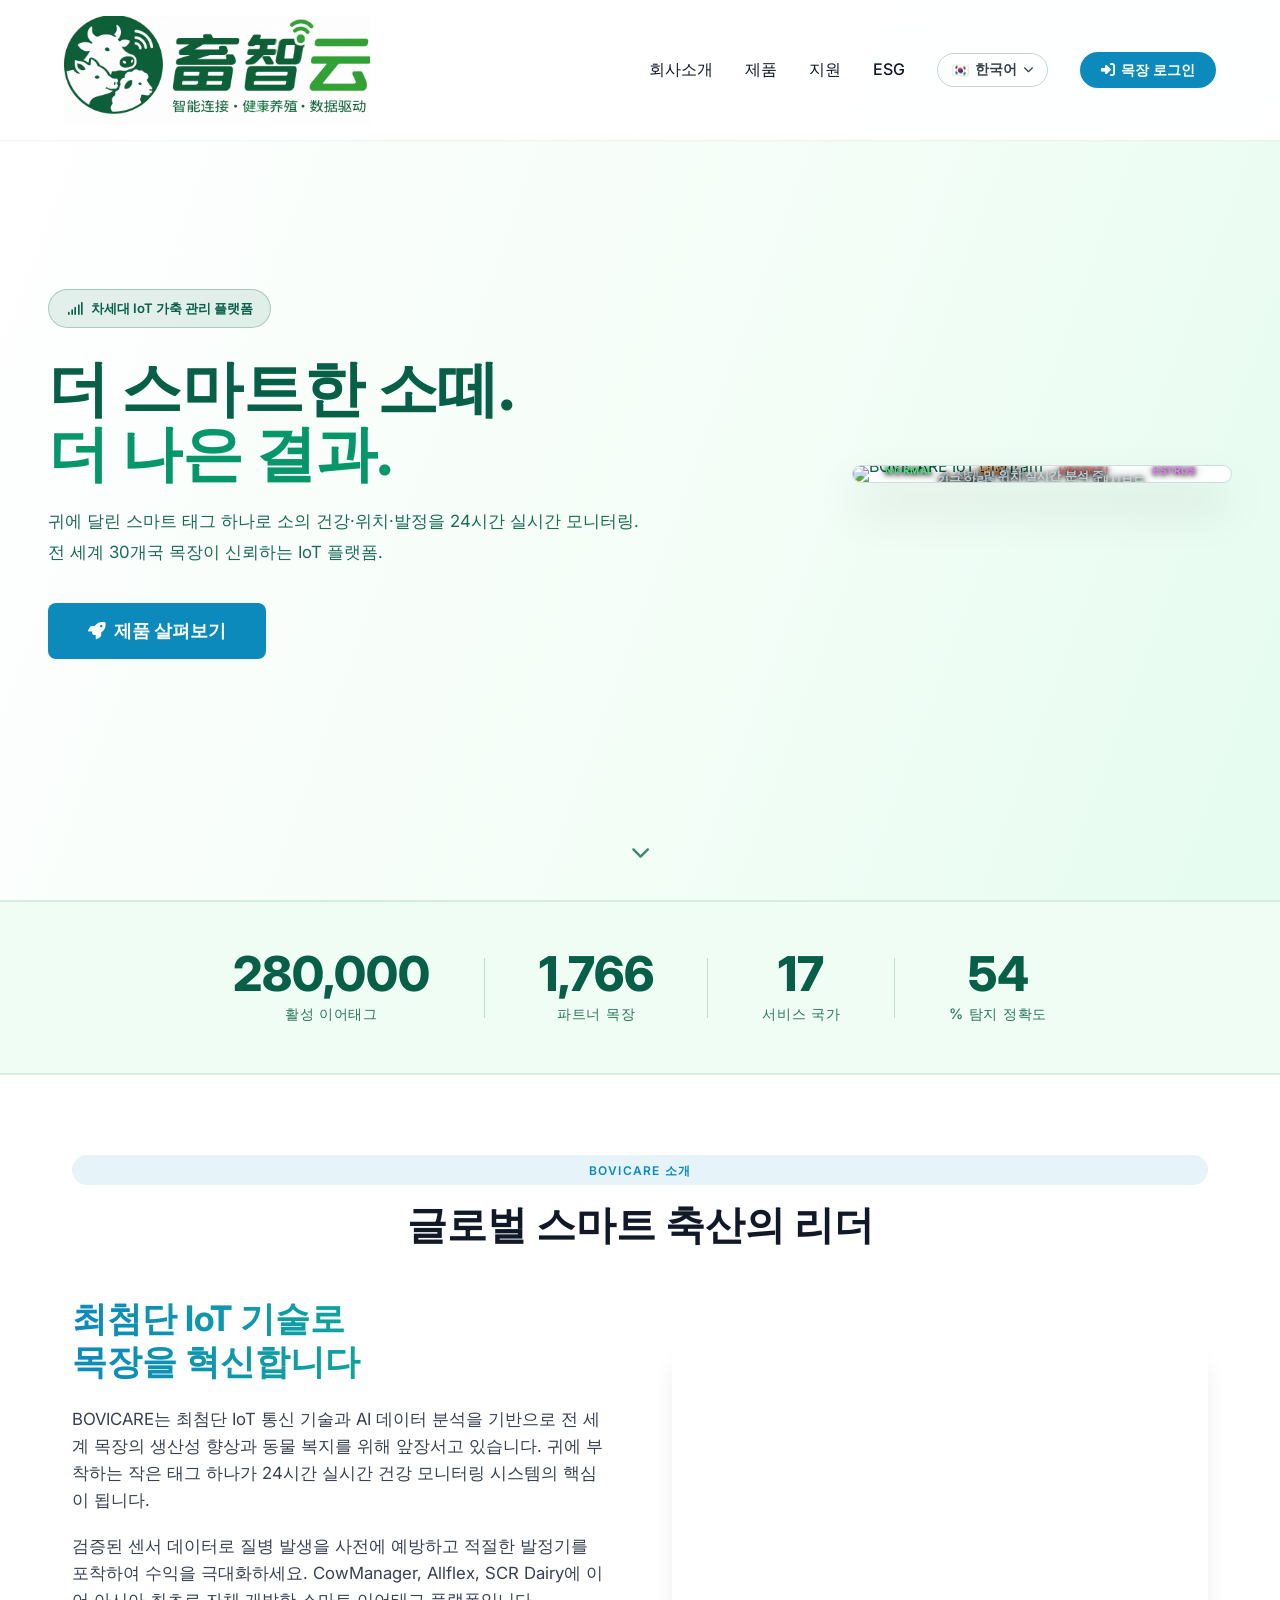
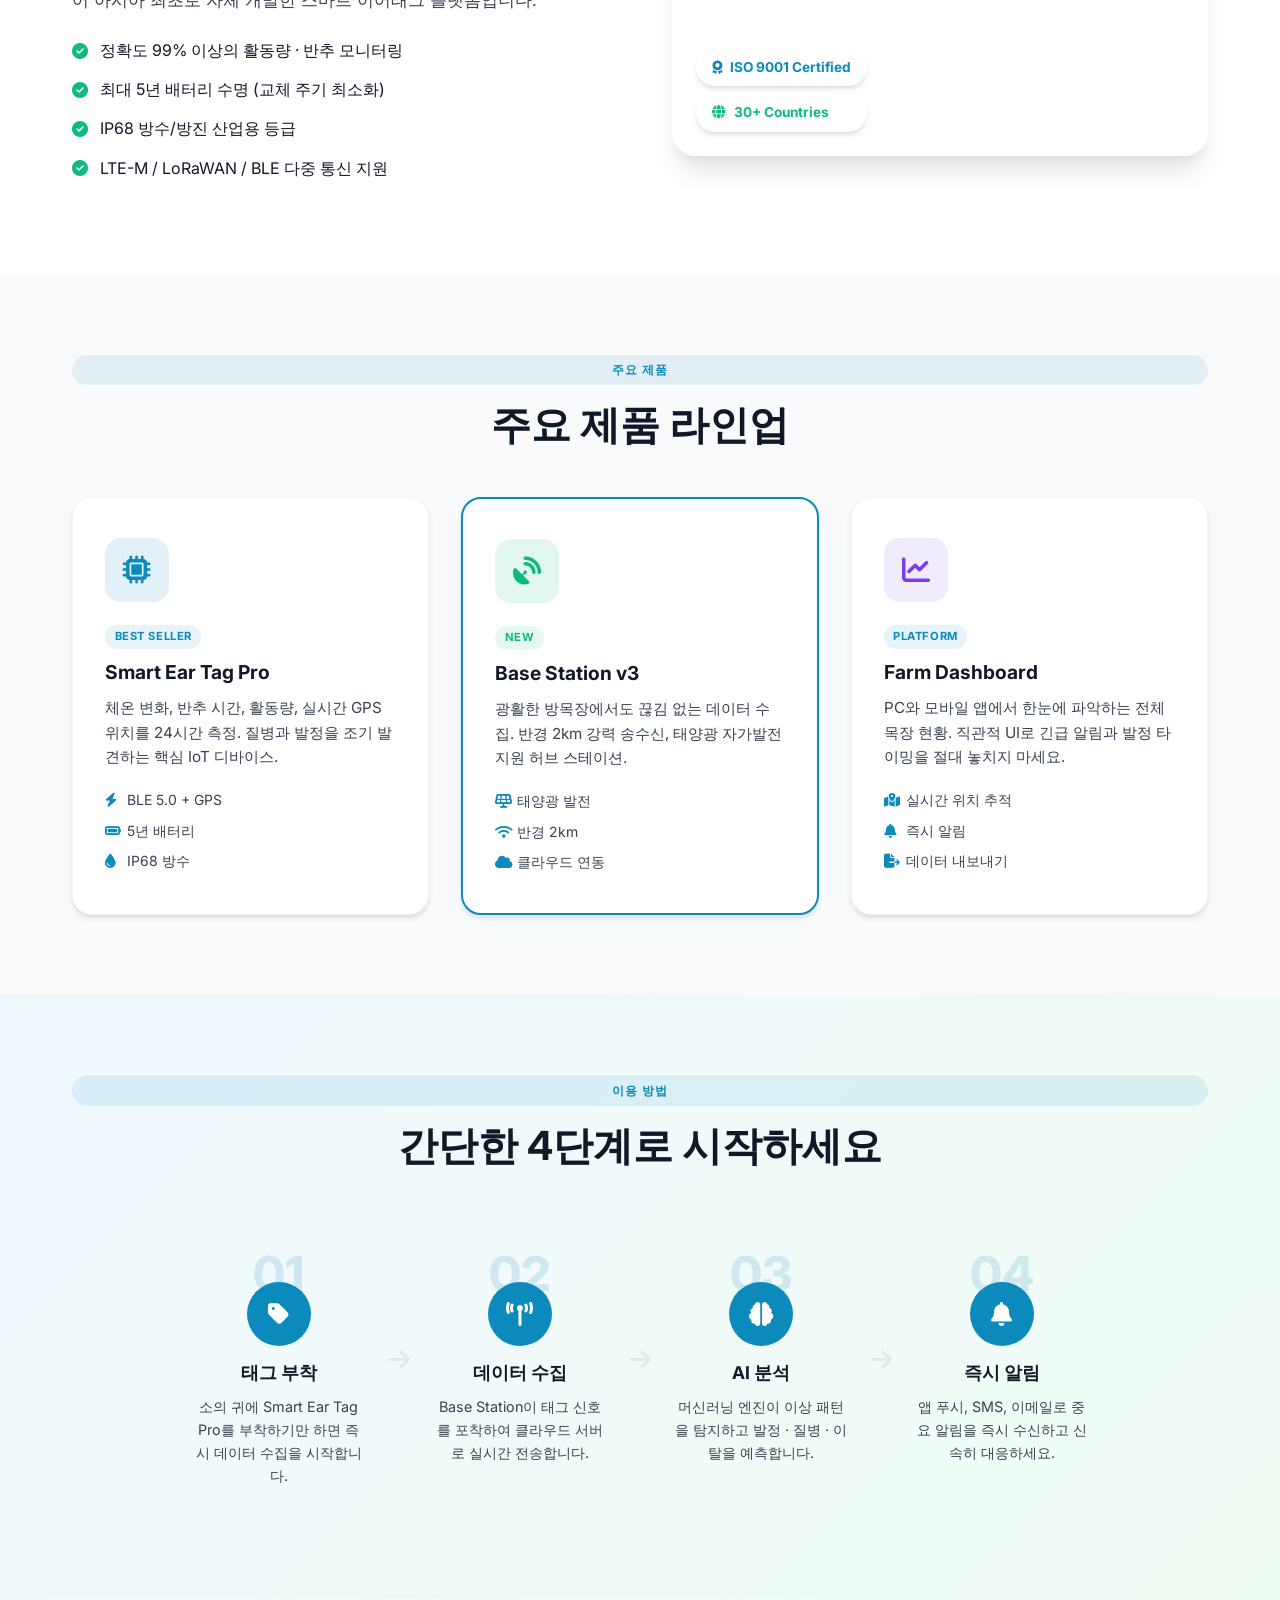
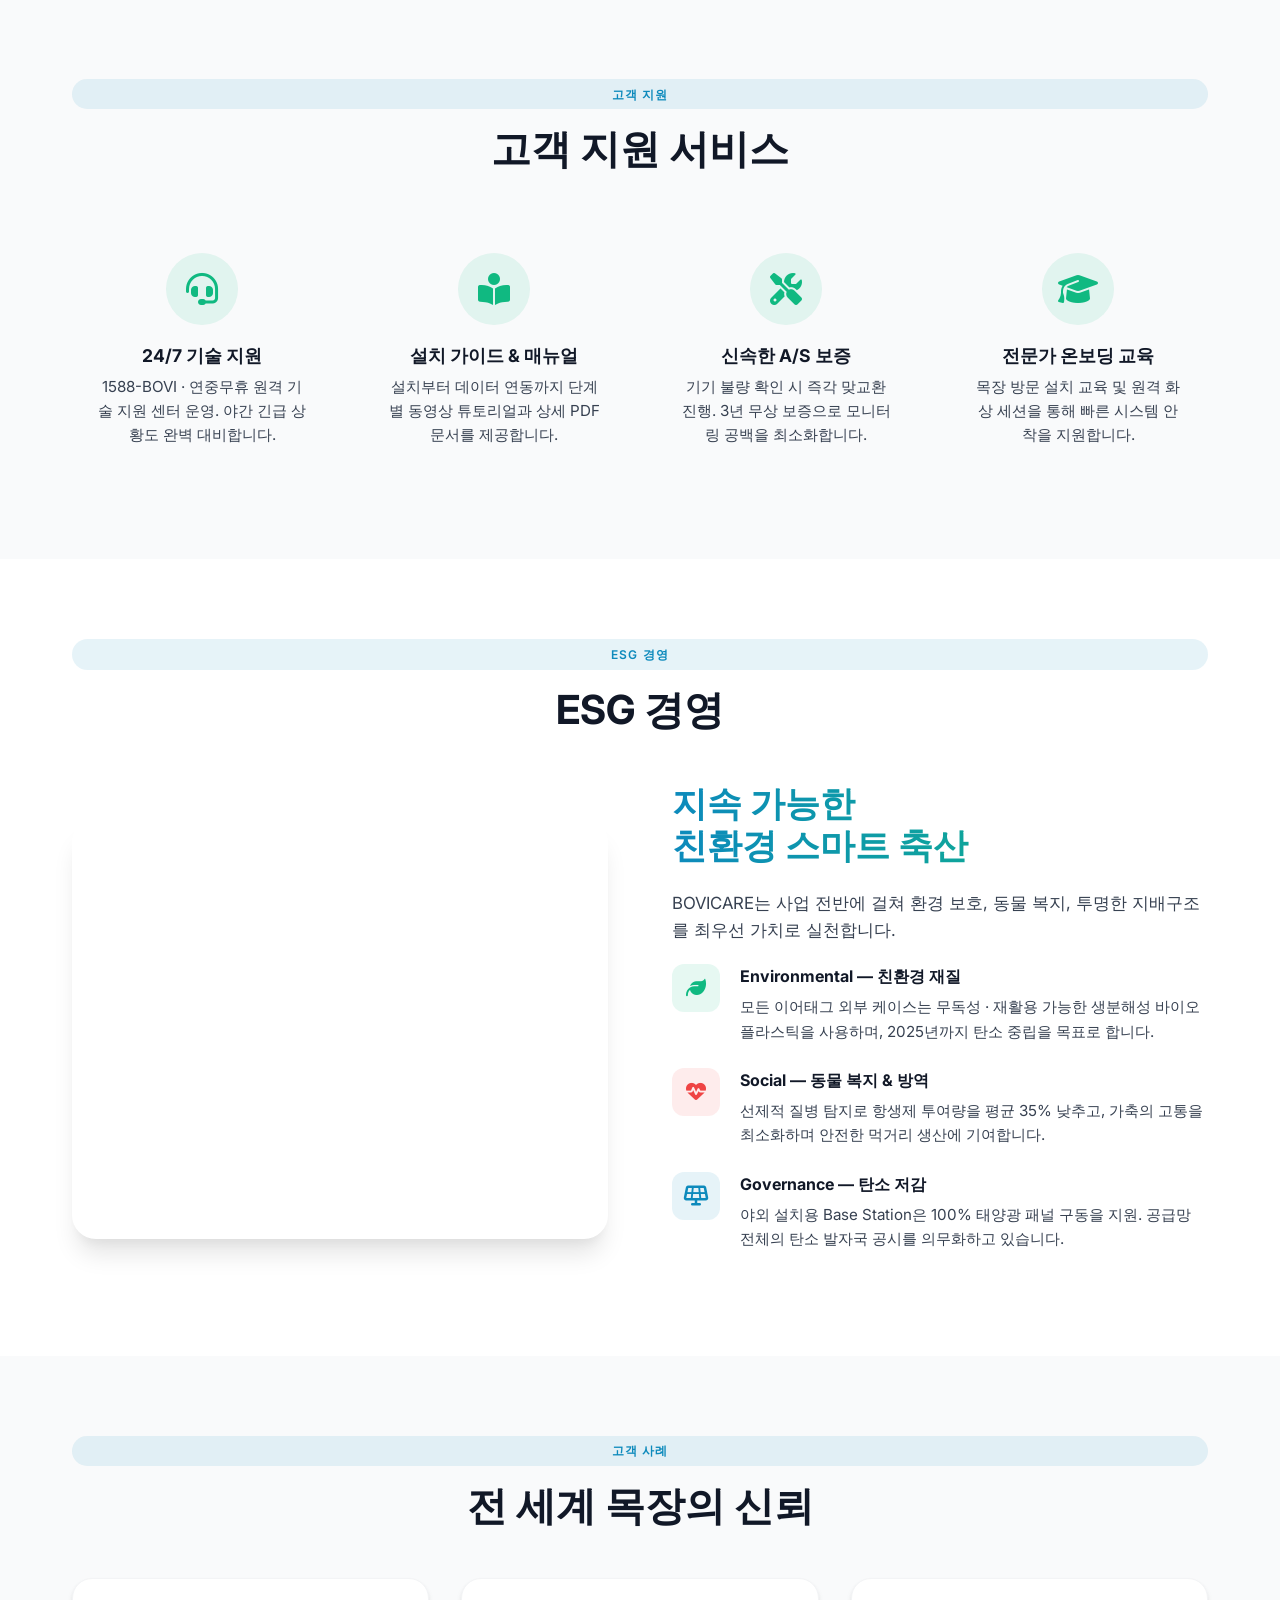
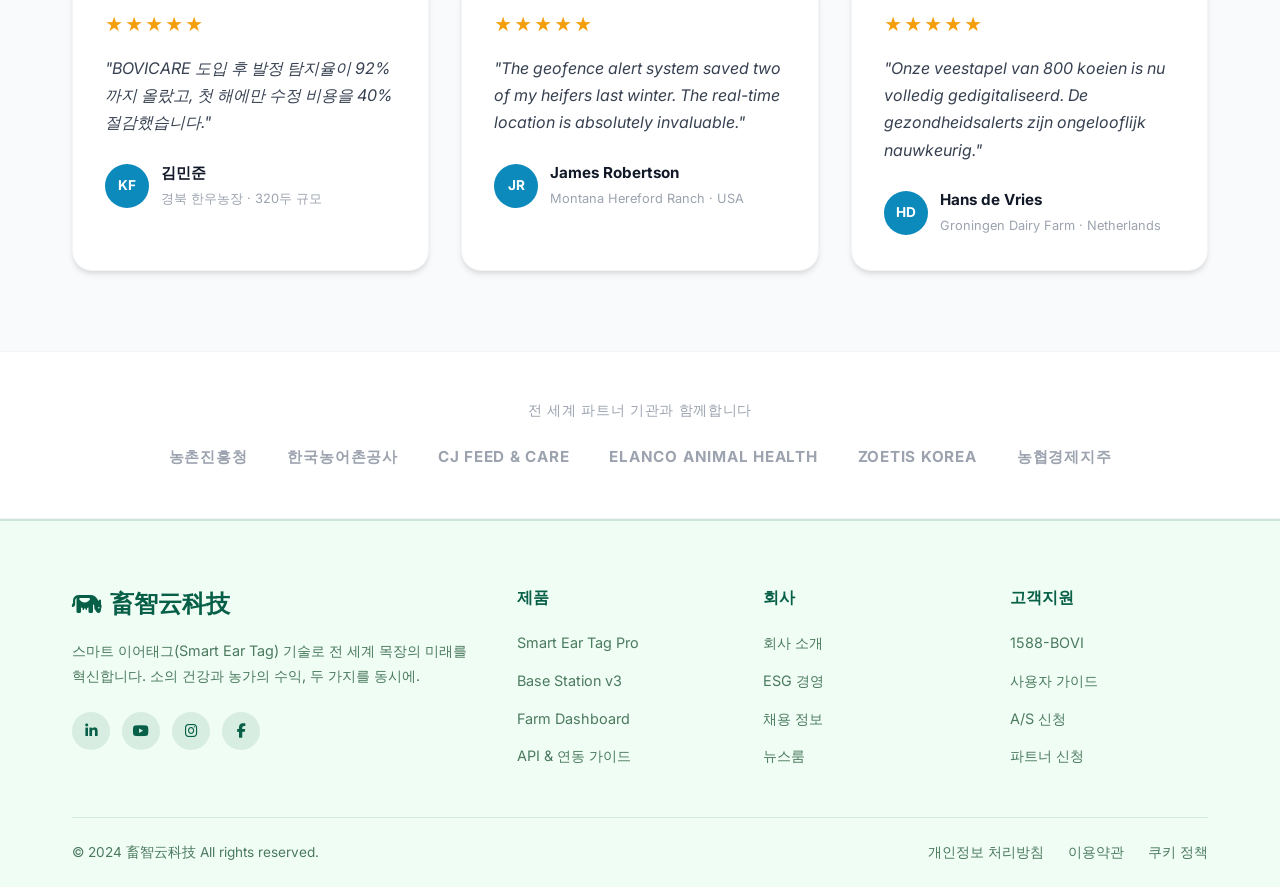
==== commit 826779b2: "fix: HTML 폴백 텍스트 BOVICARE → 畜智云科技 정리" ====
--- a/index.html
+++ b/index.html
@@ -373,7 +373,7 @@
             <div class="modal-header">
                 <div class="modal-logo"><i class="fa-solid fa-cow"></i></div>
                 <h2 data-i18n="modal.title">Ranch Login</h2>
-                <p data-i18n="modal.subtitle">BOVICARE 스마트 대시보드 접속</p>
+                <p data-i18n="modal.subtitle">畜智云科技 스마트 대시보드 접속</p>
             </div>
             <div class="demo-hint">
                 <i class="fa-solid fa-circle-info"></i>
@@ -449,7 +449,7 @@
                 </div>
             </div>
             <div class="footer-bottom">
-                <p data-i18n="footer.copy">&copy; 2024 BOVICARE Inc. All rights reserved.</p>
+                <p data-i18n="footer.copy">&copy; 2024 畜智云科技 All rights reserved.</p>
                 <div class="footer-links">
                     <a href="#" data-i18n="footer.privacy">개인정보 처리방침</a>
                     <a href="#" data-i18n="footer.terms">이용약관</a>
